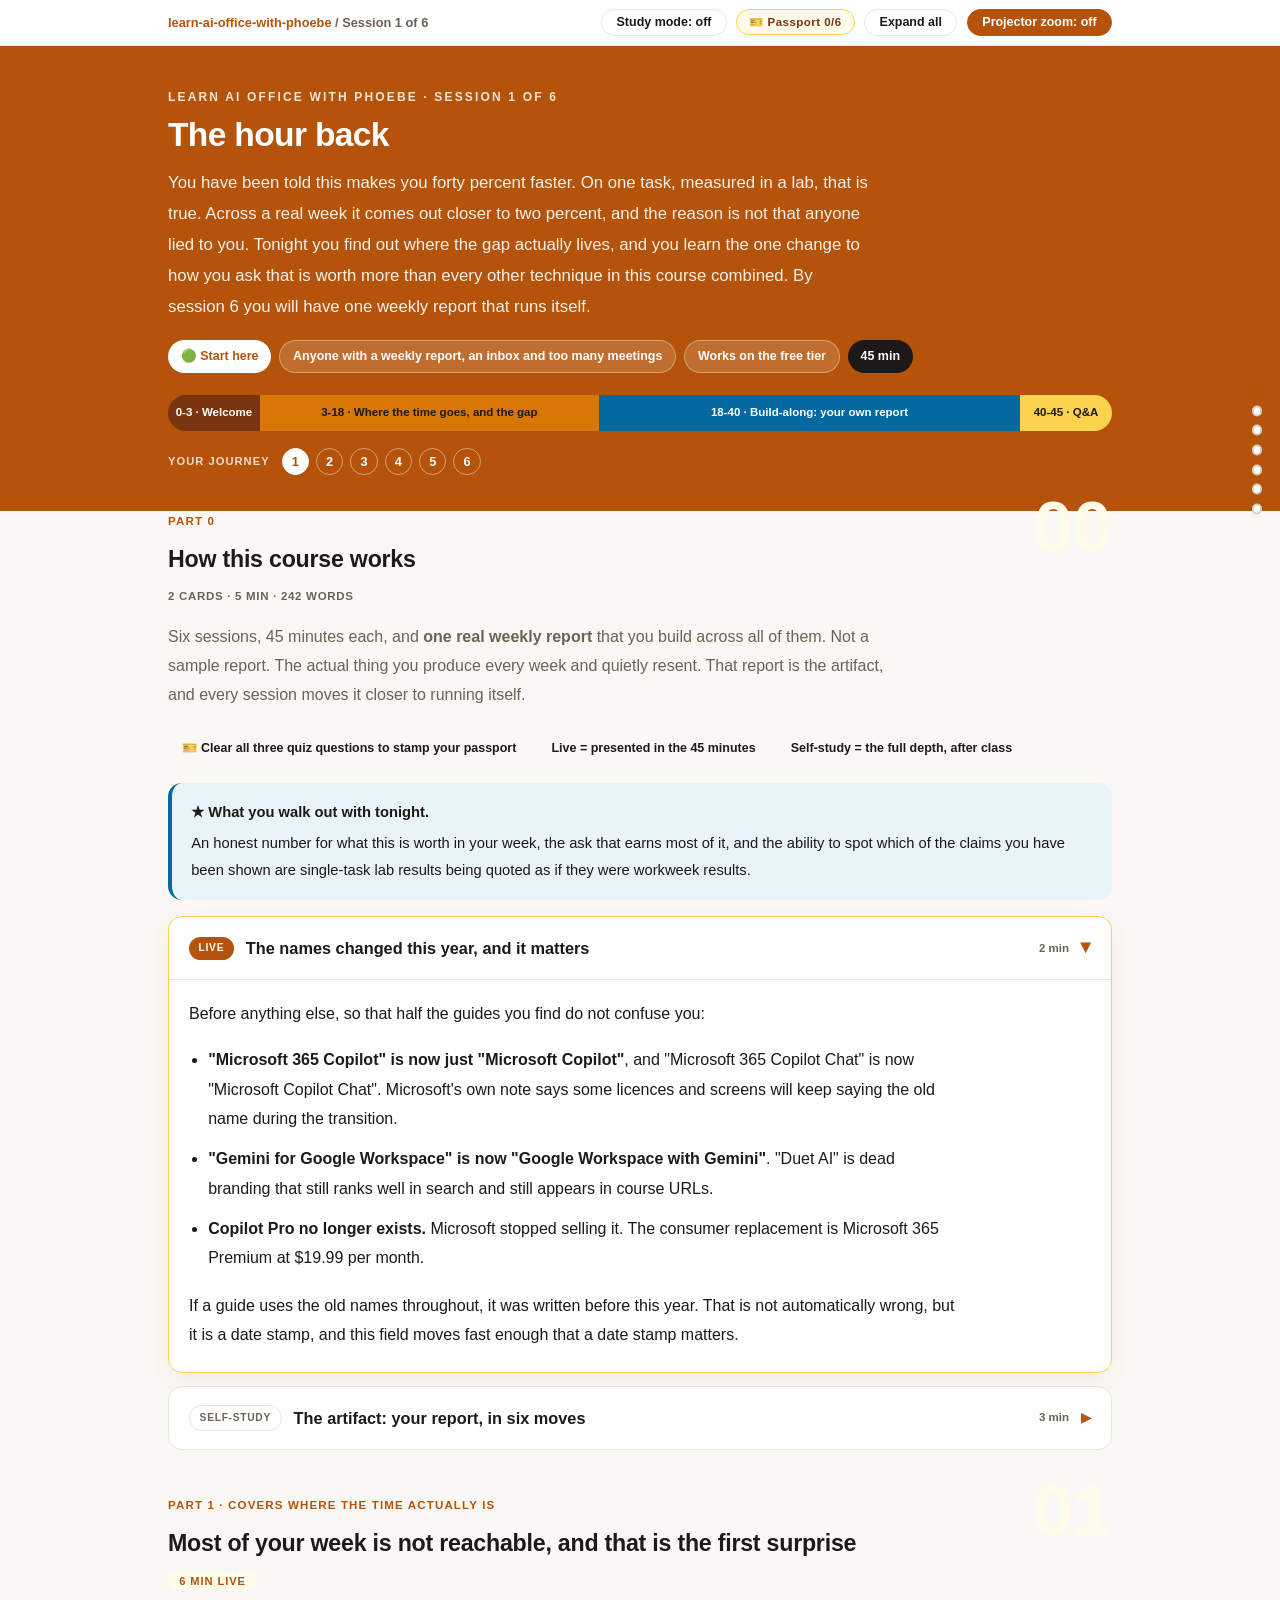
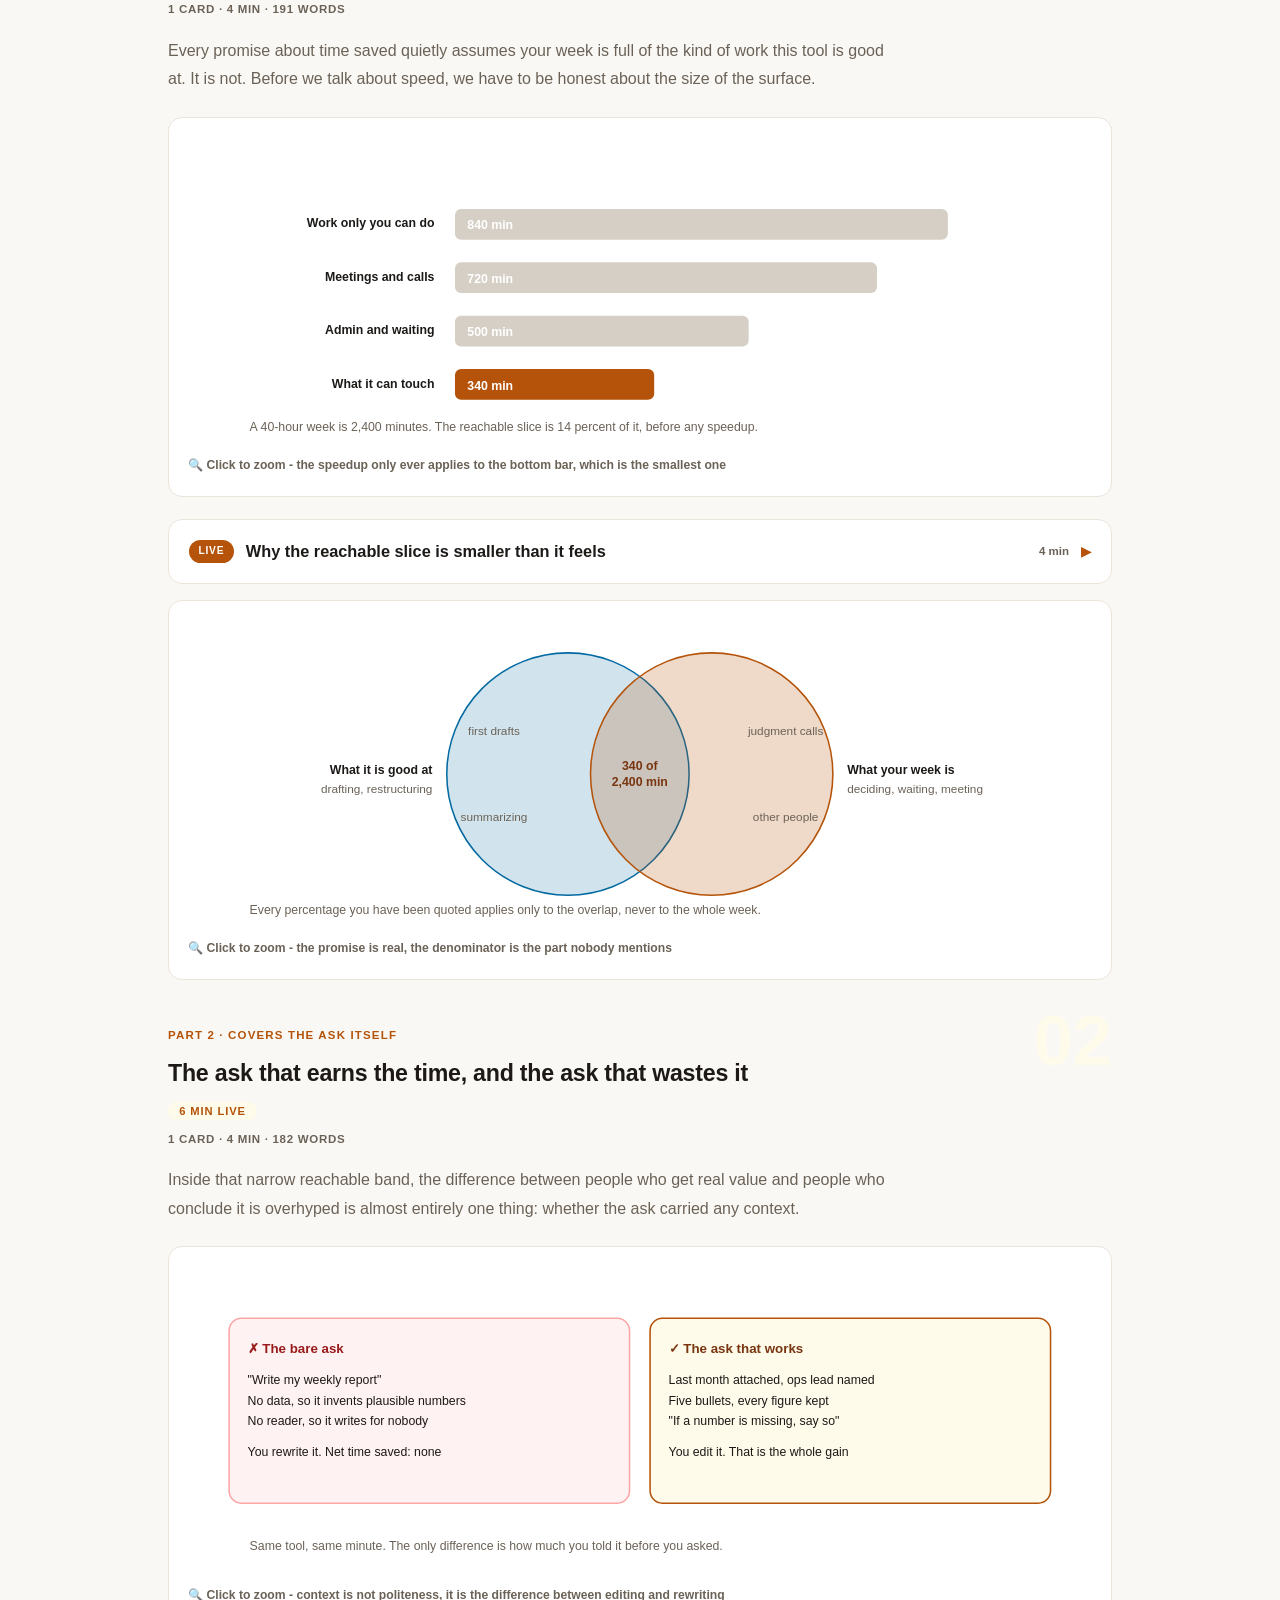
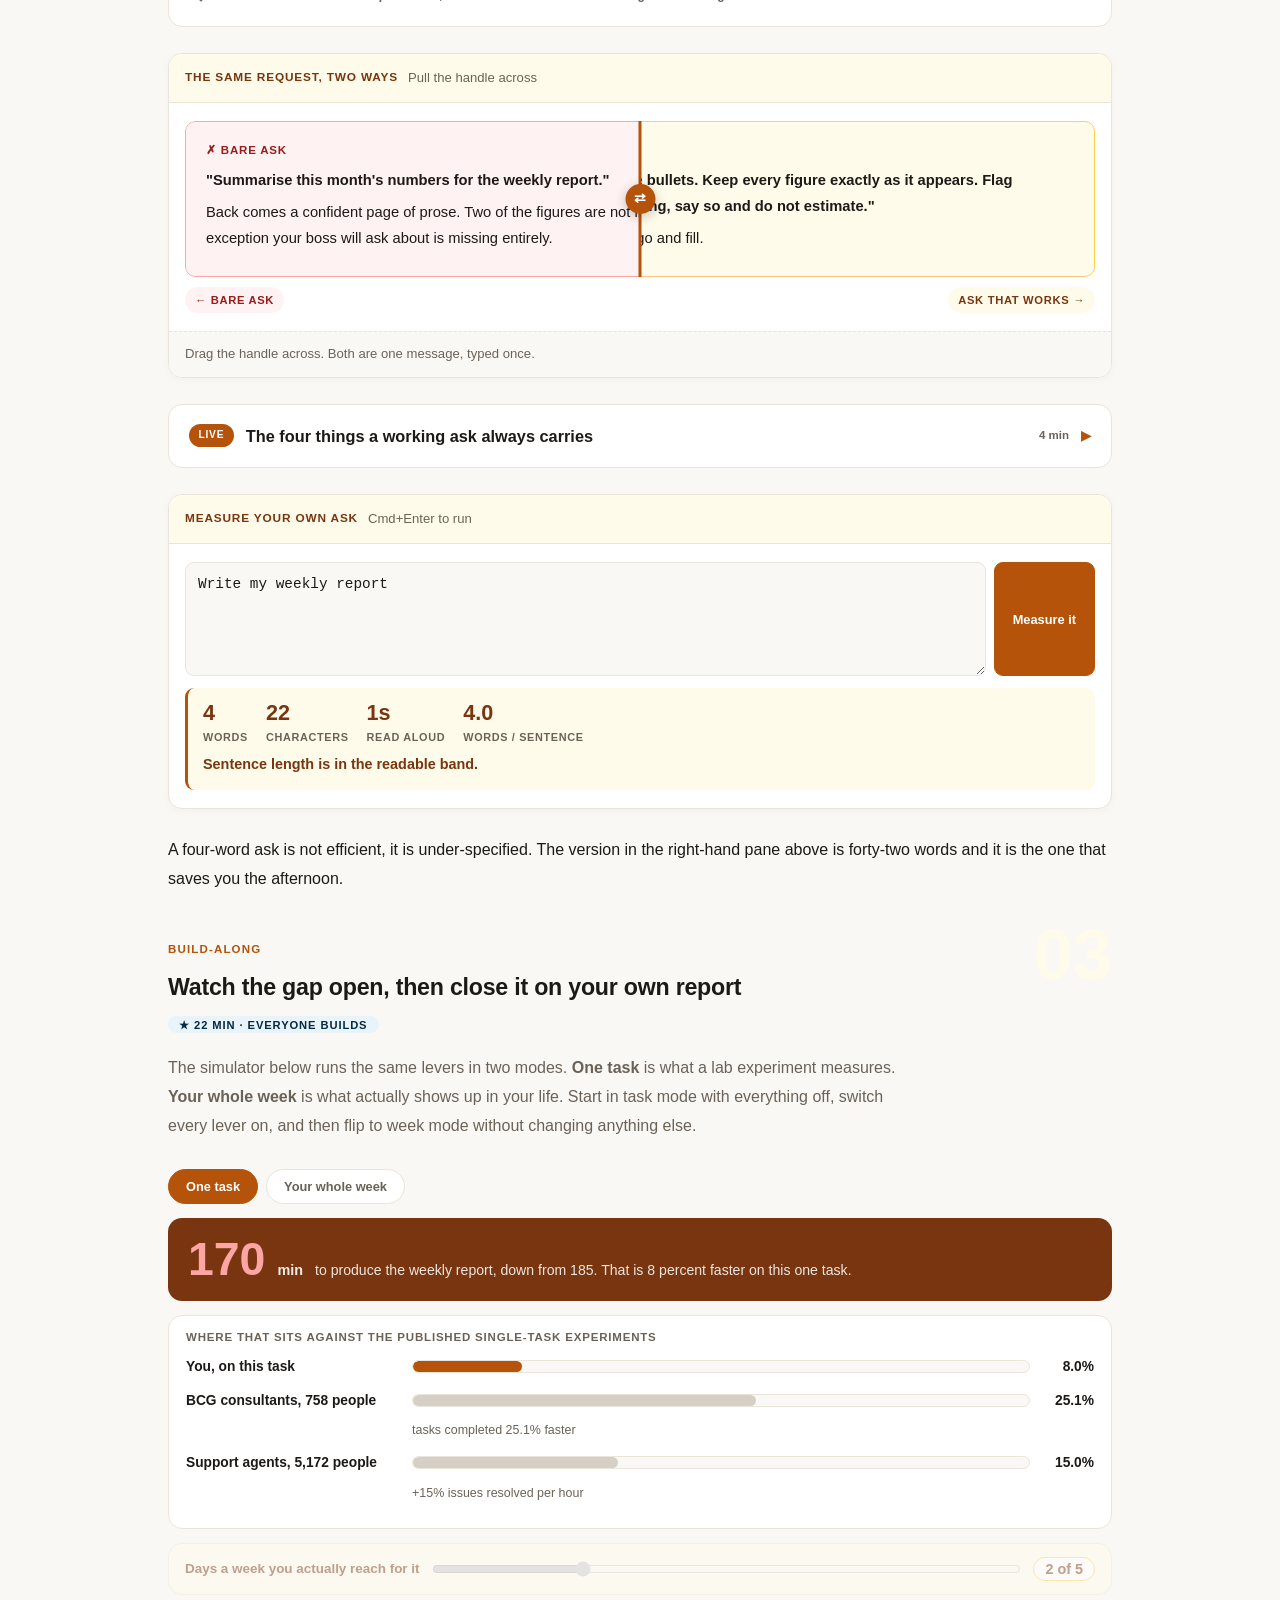
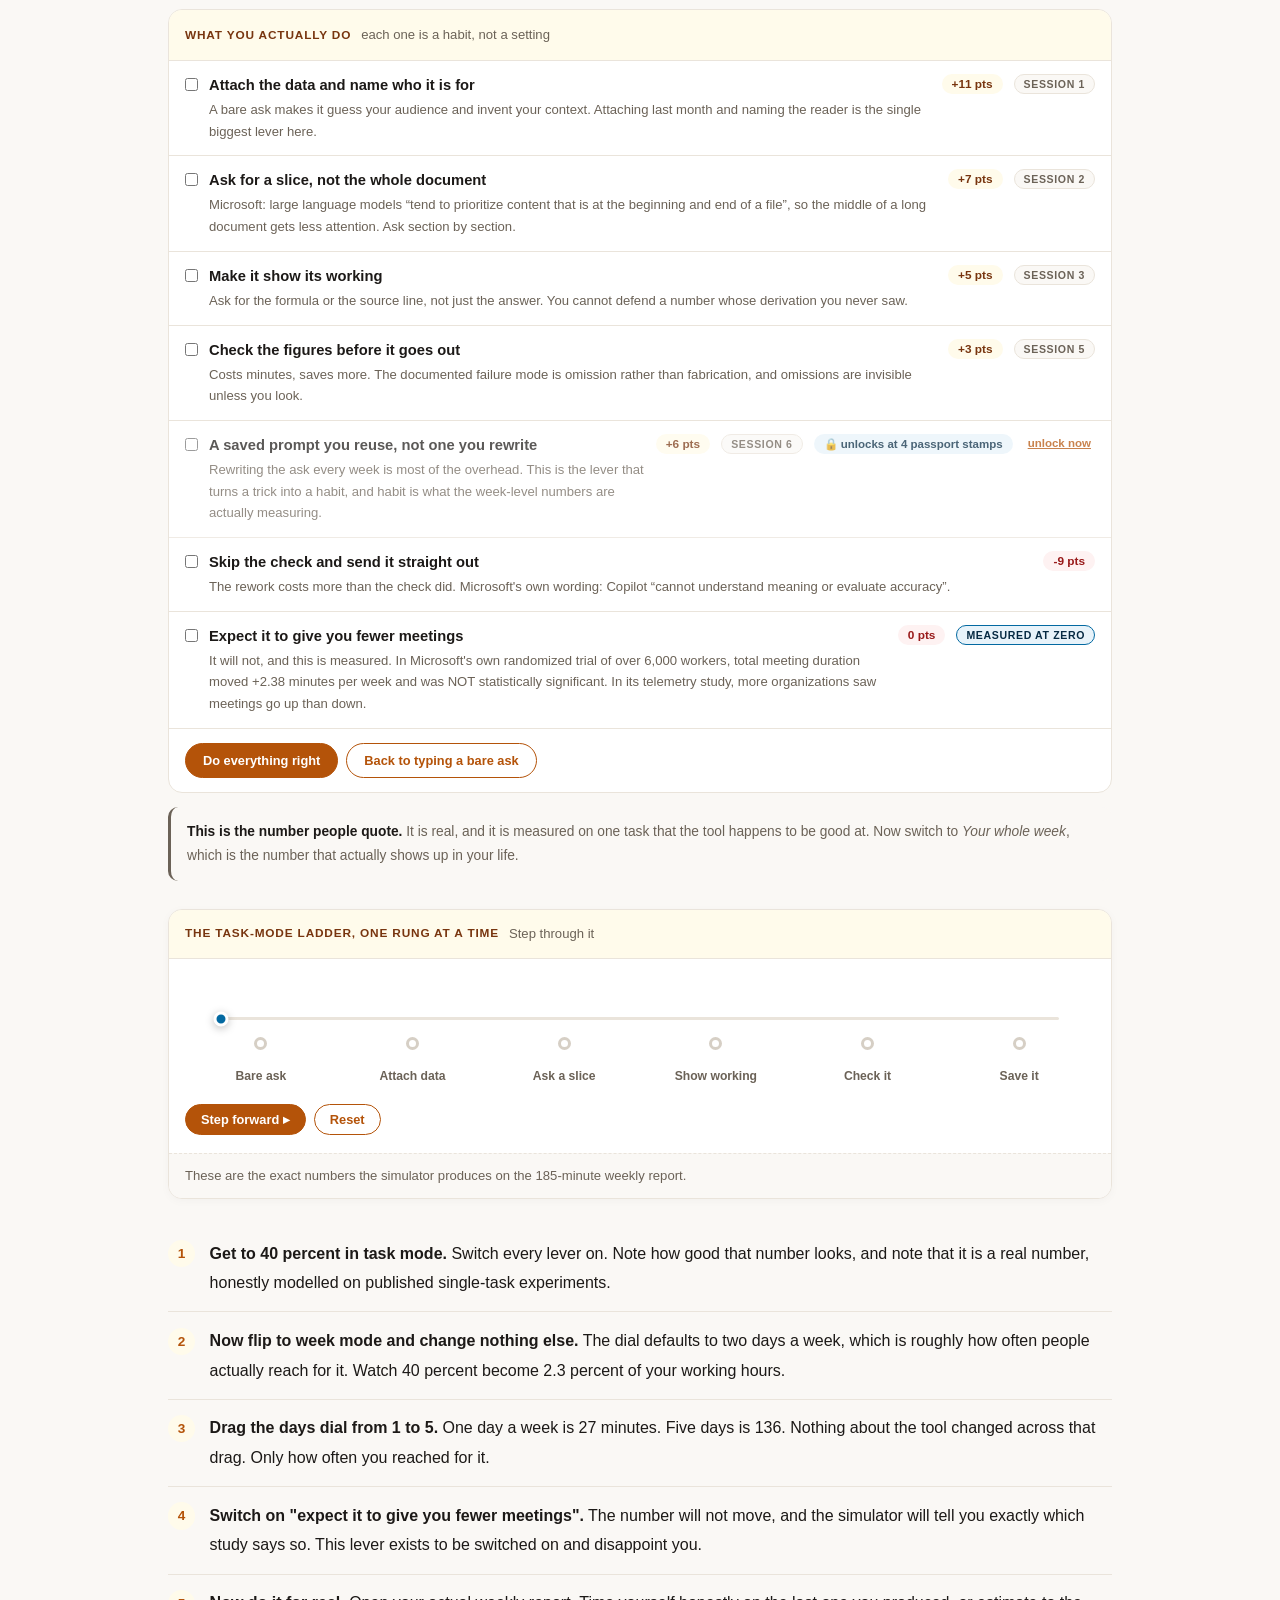
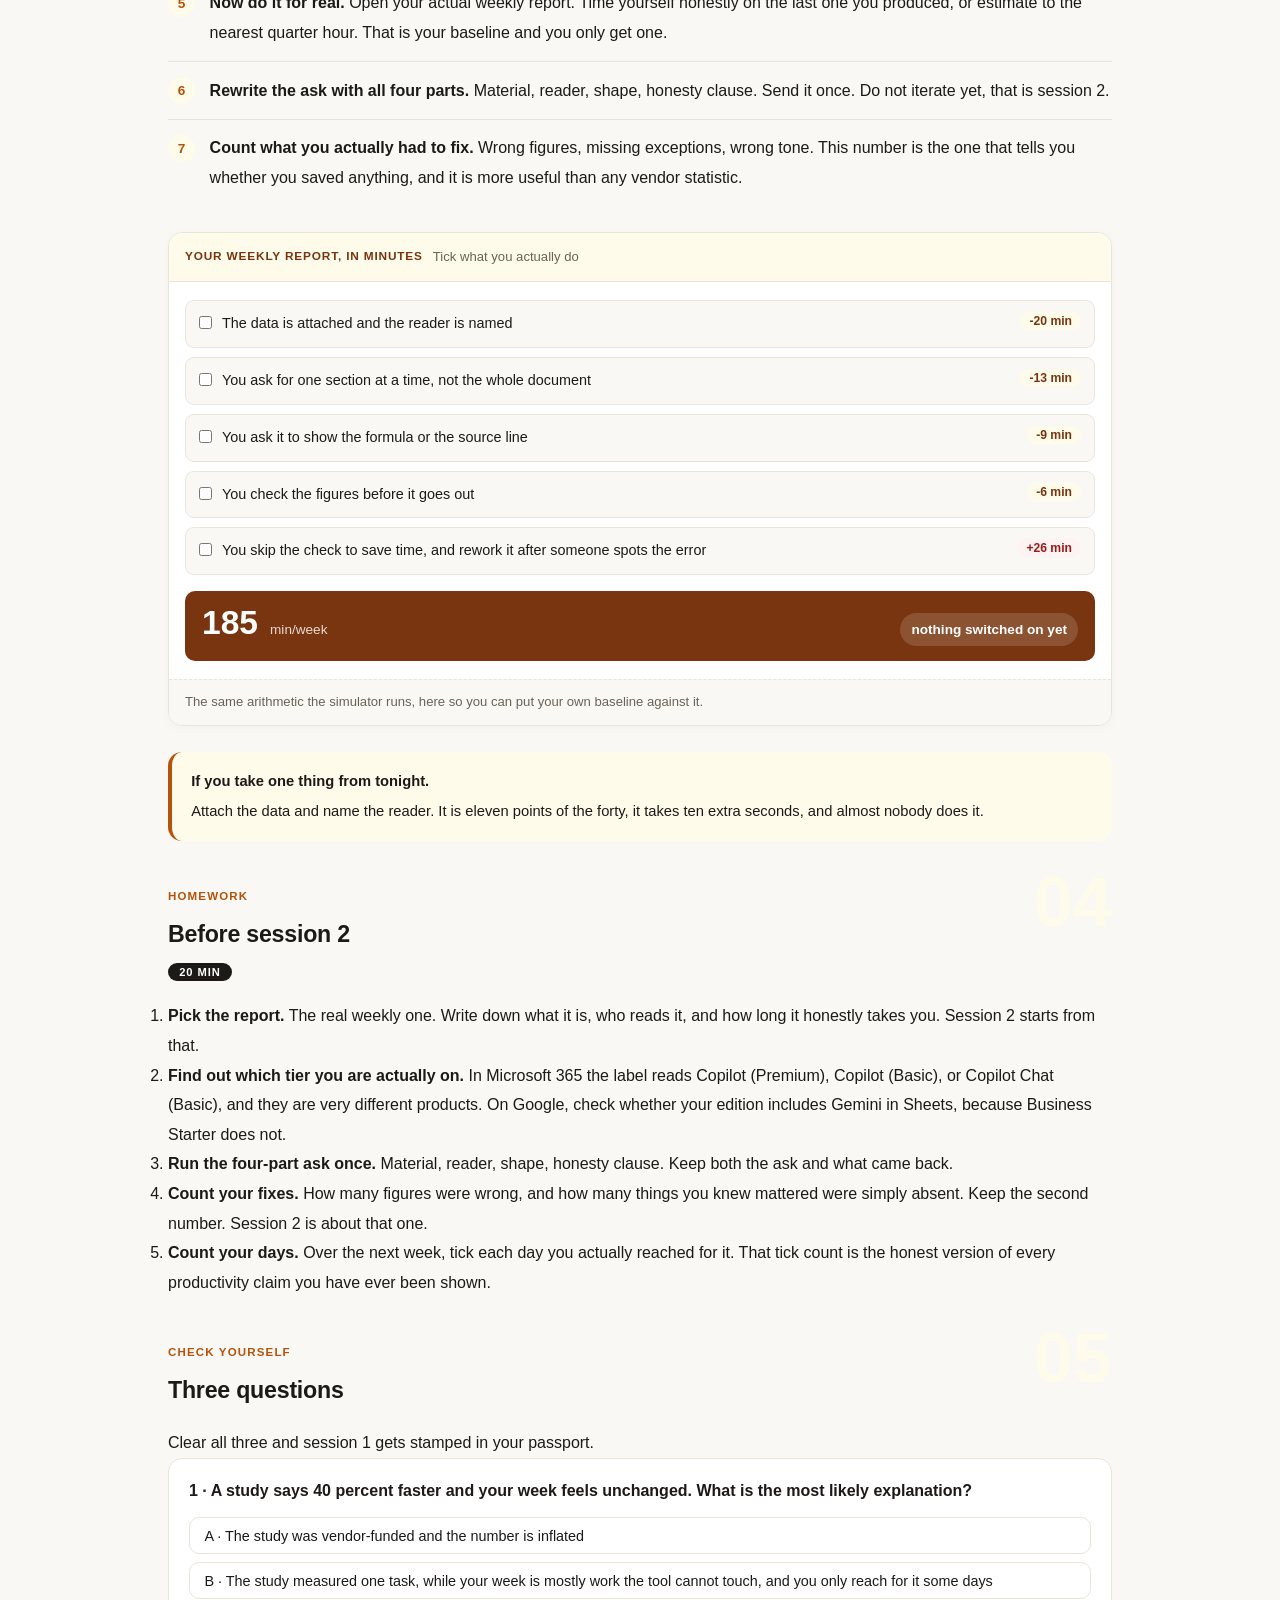
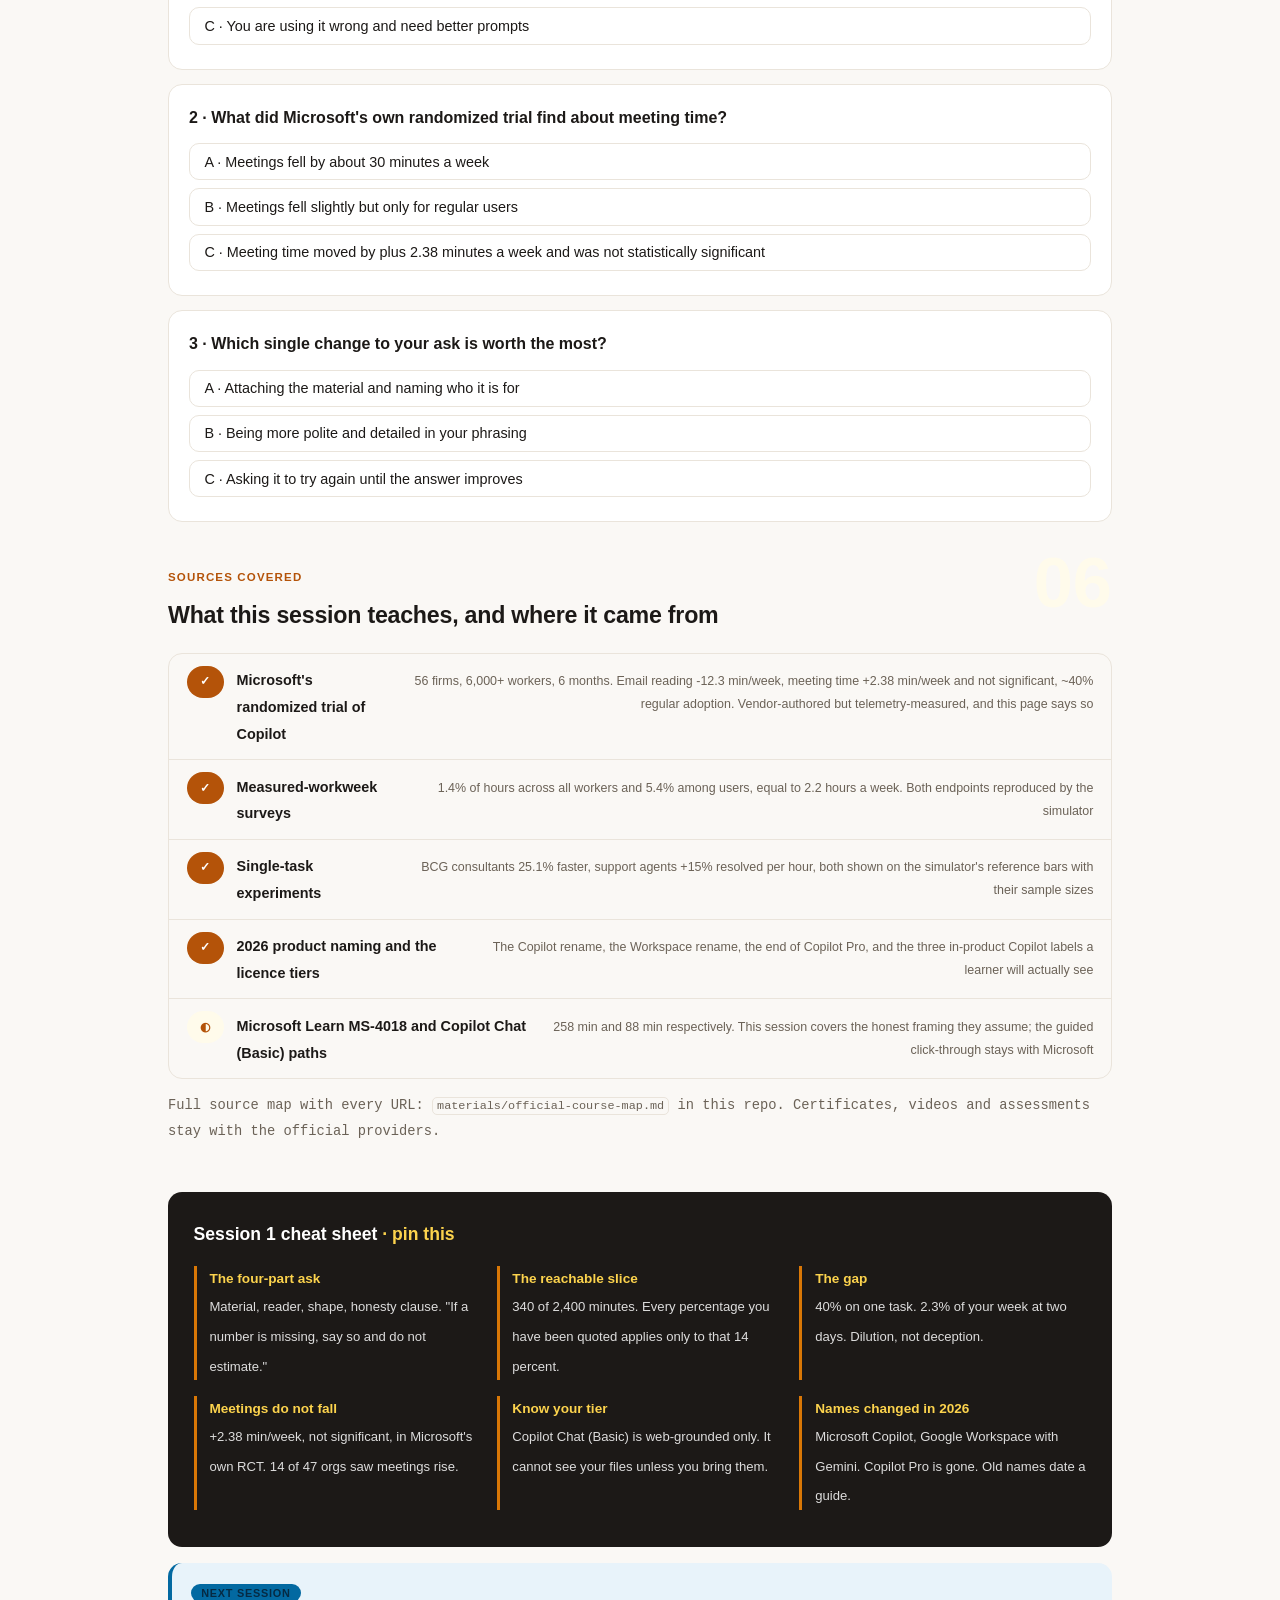
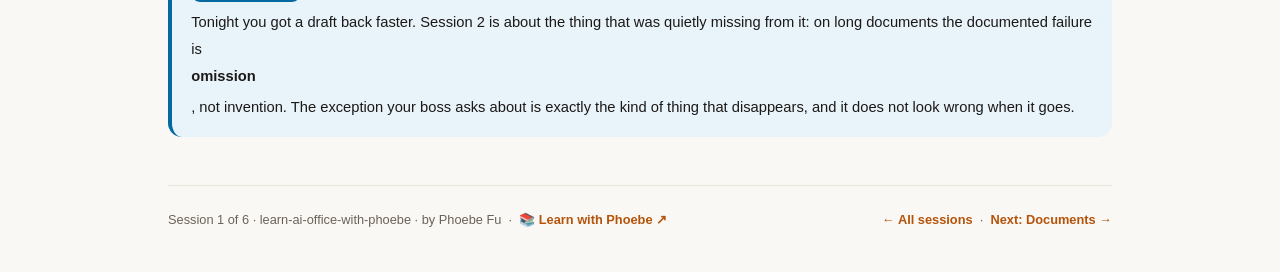
==== courses/01-the-hour-back.html @ a5133c62 "Style .mono and .callout.warn, which markup used but no stylesheet defined An estate-wide sweep for " ====
<!DOCTYPE html>
<html lang="en">
<head>
<meta charset="UTF-8">
<meta name="viewport" content="width=device-width, initial-scale=1.0">
<!-- social:start -->
<meta name="description" content="Session 1 of 6. Six sessions, one weekly report. Tonight: why 40 percent faster on one task becomes 2 percent of your week, and the ask that actually earns the time back.">
<meta property="og:type" content="article">
<meta property="og:site_name" content="Learn with Phoebe">
<meta property="og:title" content="The hour back - learn ai office with phoebe">
<meta property="og:description" content="Session 1 of 6. Why 40 percent faster on one task becomes 2 percent of your week, and the ask that actually earns the time back.">
<meta property="og:url" content="https://phoebefu6.github.io/learn-ai-office-with-phoebe/courses/01-the-hour-back.html">
<meta property="og:image" content="https://phoebefu6.github.io/learn-ai-office-with-phoebe/assets/og-cover.png">
<meta property="og:image:width" content="1200">
<meta property="og:image:height" content="630">
<meta name="twitter:card" content="summary_large_image">
<meta name="twitter:title" content="The hour back - learn ai office with phoebe">
<meta name="twitter:description" content="Session 1 of 6. Why 40 percent faster on one task becomes 2 percent of your week.">
<meta name="twitter:image" content="https://phoebefu6.github.io/learn-ai-office-with-phoebe/assets/og-cover.png">
<!-- social:end -->
<title>Session 1 · The hour back - learn ai office with phoebe</title>
<link rel="stylesheet" href="../assets/style.css?v=3">
</head>
<body>

<div class="toolbar">
  <div class="wrap">
    <span class="crumb"><a href="../index.html">learn-ai-office-with-phoebe</a> / Session 1 of 6</span>
    <button class="btn" id="toggle-all" type="button">Expand all</button>
    <button class="btn primary" id="zoom-toggle" type="button">Projector zoom: off</button>
  </div>
</div>

<header class="masthead">
  <div class="wrap">
    <div class="eyebrow">Learn AI Office with Phoebe · Session 1 of 6</div>
    <h1>The <span class="accent">hour back</span></h1>
    <p class="sub">You have been told this makes you forty percent faster. On one task, measured in a lab, that is true. Across a real week it comes out closer to two percent, and the reason is not that anyone lied to you. Tonight you find out where the gap actually lives, and you learn the one change to how you ask that is worth more than every other technique in this course combined. By session 6 you will have one weekly report that runs itself.</p>
    <div class="chip-row">
      <span class="chip level">🟢 Start here</span>
      <span class="chip audience">Anyone with a weekly report, an inbox and too many meetings</span>
      <span class="chip audience">Works on the free tier</span>
      <span class="chip time">45 min</span>
    </div>
    <div class="agenda">
      <span class="a1" style="flex:1">0-3 · Welcome</span>
      <span class="a2" style="flex:4">3-18 · Where the time goes, and the gap</span>
      <span class="a3" style="flex:5">18-40 · Build-along: your own report</span>
      <span class="a4" style="flex:1">40-45 · Q&amp;A</span>
    </div>
  </div>
</header>

<main class="wrap">

  <!-- ============ INTRO ============ -->
  <section class="section" id="intro">
    <div class="section-kicker">
      <span class="klabel">Part 0</span>
      <h2>How this course works</h2>
    </div>
    <p class="lede">Six sessions, 45 minutes each, and <strong>one real weekly report</strong> that you build across all of them. Not a sample report. The actual thing you produce every week and quietly resent. That report is the artifact, and every session moves it closer to running itself.</p>

    <div class="legend">
      <span class="pill">🎫 Clear all three quiz questions to stamp your passport</span>
      <span class="pill">Live = presented in the 45 minutes</span>
      <span class="pill">Self-study = the full depth, after class</span>
    </div>

    <div class="callout win">
      <p><strong>★ What you walk out with tonight.</strong> An honest number for what this is worth in your week, the ask that earns most of it, and the ability to spot which of the claims you have been shown are single-task lab results being quoted as if they were workweek results.</p>
    </div>

    <details class="card" open>
      <summary><span class="mode live">Live</span>The names changed this year, and it matters<span class="mini">2 min</span><span class="caret">▶</span></summary>
      <div class="body">
        <p>Before anything else, so that half the guides you find do not confuse you:</p>
        <ul>
          <li><strong>"Microsoft 365 Copilot" is now just "Microsoft Copilot"</strong>, and "Microsoft 365 Copilot Chat" is now "Microsoft Copilot Chat". Microsoft's own note says some licences and screens will keep saying the old name during the transition.</li>
          <li><strong>"Gemini for Google Workspace" is now "Google Workspace with Gemini"</strong>. "Duet AI" is dead branding that still ranks well in search and still appears in course URLs.</li>
          <li><strong>Copilot Pro no longer exists.</strong> Microsoft stopped selling it. The consumer replacement is Microsoft 365 Premium at $19.99 per month.</li>
        </ul>
        <p>If a guide uses the old names throughout, it was written before this year. That is not automatically wrong, but it is a date stamp, and this field moves fast enough that a date stamp matters.</p>
      </div>
    </details>

    <details class="card">
      <summary><span class="mode self">Self-study</span>The artifact: your report, in six moves<span class="mini">3 min</span><span class="caret">▶</span></summary>
      <div class="body">
        <table class="clean">
          <tr><th>Session</th><th>What your report gains</th></tr>
          <tr><td>1 · tonight</td><td>An honest baseline, and the ask that works instead of the ask that wastes</td></tr>
          <tr><td>2</td><td>The written part drafted without losing the exception that matters</td></tr>
          <tr><td>3</td><td>The numbers, with working you can actually check</td></tr>
          <tr><td>4</td><td>The inbox and meeting notes feeding it, without costing you trust</td></tr>
          <tr><td>5</td><td>The whole thing assembled end to end, every figure traceable</td></tr>
          <tr><td>6</td><td>Saved, repeatable, and honest about what you will never automate</td></tr>
        </table>
        <p>If you only do three, do 1, 5 and 6. Session 1 is the ask, session 5 is the assembly, and session 6 is the difference between a trick you did once and a habit that shows up in the numbers.</p>
      </div>
    </details>
  </section>

  <!-- ============ PART 1 ============ -->
  <section class="section" id="part-1">
    <div class="section-kicker">
      <span class="klabel">Part 1 · covers where the time actually is</span>
      <h2>Most of your week is not reachable, and that is the first surprise</h2>
      <span class="tag concept">6 min live</span>
    </div>
    <p class="lede">Every promise about time saved quietly assumes your week is full of the kind of work this tool is good at. It is not. Before we talk about speed, we have to be honest about the size of the surface.</p>

    <figure class="zoomable">
      <svg viewBox="0 0 880 300" xmlns="http://www.w3.org/2000/svg" role="img" aria-label="A breakdown of a 2400 minute working week showing that only 340 minutes is work an AI assistant can touch">
        <style>
          .o1wL { font: 600 12px Inter, sans-serif; fill: #1C1917; }
          .o1wV { font: 800 12px Inter, sans-serif; fill: #fff; }
          .o1wN { font: 400 12px Inter, sans-serif; fill: #6B6257; }
        </style>
        <text class="o1wL" x="240" y="88" text-anchor="end">Work only you can do</text>
        <rect x="260" y="70" width="480" height="30" rx="6" fill="#D6CFC5"/>
        <text class="o1wV" x="272" y="90" fill="#1C1917">840 min</text>
        <text class="o1wL" x="240" y="140" text-anchor="end">Meetings and calls</text>
        <rect x="260" y="122" width="411" height="30" rx="6" fill="#D6CFC5"/>
        <text class="o1wV" x="272" y="142" fill="#1C1917">720 min</text>
        <text class="o1wL" x="240" y="192" text-anchor="end">Admin and waiting</text>
        <rect x="260" y="174" width="286" height="30" rx="6" fill="#D6CFC5"/>
        <text class="o1wV" x="272" y="194" fill="#1C1917">500 min</text>
        <text class="o1wL" x="240" y="244" text-anchor="end">What it can touch</text>
        <rect x="260" y="226" width="194" height="30" rx="6" fill="#B45309"/>
        <text class="o1wV" x="272" y="246">340 min</text>
        <text class="o1wN" x="60" y="286">A 40-hour week is 2,400 minutes. The reachable slice is 14 percent of it, before any speedup.</text>
      </svg>
      <figcaption>🔍 Click to zoom - the speedup only ever applies to the bottom bar, which is the smallest one</figcaption>
    </figure>

    <details class="card">
      <summary><span class="mode live">Live</span>Why the reachable slice is smaller than it feels<span class="mini">4 min</span><span class="caret">▶</span></summary>
      <div class="body">
        <p>The tool is genuinely good at a narrow band of things: turning your material into prose, turning prose into structure, summarizing something you already have, and drafting a first pass you will edit. That band is real and useful.</p>
        <p>What it is not, and this is where the week disappears:</p>
        <ul>
          <li><strong>Deciding.</strong> The half hour you spend working out what the report should even say is not draftable, because nobody has told the tool what you know.</li>
          <li><strong>Waiting.</strong> For the finance number, for the approval, for the person who owns the exception. No amount of drafting speed moves this.</li>
          <li><strong>Being in the room.</strong> Which brings us to the claim you have almost certainly been told, and which is measurably false.</li>
        </ul>
        <div class="callout example">
          <span class="ex-pill">Real world</span>
          <p>Microsoft ran a randomized trial across 56 firms and over 6,000 workers for six months. Email reading fell by 12.3 minutes a week. <strong>Total meeting time moved by plus 2.38 minutes a week and was not statistically significant.</strong> In a separate telemetry study of 47 organizations, 10 saw meetings fall and 14 saw meetings rise.</p>
        </div>
        <p>Nobody is going to give you your meetings back. Anyone selling you that is selling.</p>
      </div>
    </details>

    <figure class="zoomable">
      <svg viewBox="0 0 880 300" xmlns="http://www.w3.org/2000/svg" role="img" aria-label="Two overlapping circles showing that the reachable work is the intersection of what the tool is good at and what your week is made of">
        <style>
          .o1oS { font: 700 12px Inter, sans-serif; fill: #1C1917; }
          .o1oX { font: 400 11.5px Inter, sans-serif; fill: #6B6257; }
          .o1oI { font: 800 12px Inter, sans-serif; fill: #78350F; }
          .o1oN { font: 400 12px Inter, sans-serif; fill: #6B6257; }
        </style>
        <circle cx="370" cy="150" r="118" fill="#0369A1" fill-opacity=".18" stroke="#0369A1" stroke-width="1.5"/>
        <circle cx="510" cy="150" r="118" fill="#B45309" fill-opacity=".22" stroke="#B45309" stroke-width="1.5"/>
        <text class="o1oS" x="238" y="150" text-anchor="end">What it is good at</text>
        <text class="o1oX" x="238" y="168" text-anchor="end">drafting, restructuring</text>
        <text class="o1oS" x="642" y="150">What your week is</text>
        <text class="o1oX" x="642" y="168">deciding, waiting, meeting</text>
        <text class="o1oX" x="298" y="112" text-anchor="middle">first drafts</text>
        <text class="o1oX" x="298" y="196" text-anchor="middle">summarizing</text>
        <text class="o1oX" x="582" y="112" text-anchor="middle">judgment calls</text>
        <text class="o1oX" x="582" y="196" text-anchor="middle">other people</text>
        <text class="o1oI" x="440" y="146" text-anchor="middle">340 of</text>
        <text class="o1oI" x="440" y="162" text-anchor="middle">2,400 min</text>
        <text class="o1oN" x="60" y="286">Every percentage you have been quoted applies only to the overlap, never to the whole week.</text>
      </svg>
      <figcaption>🔍 Click to zoom - the promise is real, the denominator is the part nobody mentions</figcaption>
    </figure>
  </section>

  <!-- ============ PART 2 ============ -->
  <section class="section" id="part-2">
    <div class="section-kicker">
      <span class="klabel">Part 2 · covers the ask itself</span>
      <h2>The ask that earns the time, and the ask that wastes it</h2>
      <span class="tag concept">6 min live</span>
    </div>
    <p class="lede">Inside that narrow reachable band, the difference between people who get real value and people who conclude it is overhyped is almost entirely one thing: whether the ask carried any context.</p>

    <figure class="zoomable">
      <svg viewBox="0 0 880 300" xmlns="http://www.w3.org/2000/svg" role="img" aria-label="A bare ask compared with an ask carrying data audience shape and a constraint, and what each one returns">
        <style>
          .o1bH { font: 800 13px Inter, sans-serif; }
          .o1bB { font: 400 12px Inter, sans-serif; fill: #1C1917; }
          .o1bN { font: 400 12px Inter, sans-serif; fill: #6B6257; }
        </style>
        <rect x="40" y="50" width="390" height="180" rx="12" fill="#FEF2F2" stroke="#FCA5A5" stroke-width="1.5"/>
        <text class="o1bH" x="58" y="84" fill="#991B1B">✗ The bare ask</text>
        <text class="o1bB" x="58" y="114">"Write my weekly report"</text>
        <text class="o1bB" x="58" y="134">No data, so it invents plausible numbers</text>
        <text class="o1bB" x="58" y="154">No reader, so it writes for nobody</text>
        <text class="o1bB" x="58" y="184" fill="#991B1B">You rewrite it. Net time saved: none</text>
        <rect x="450" y="50" width="390" height="180" rx="12" fill="#FFFBEB" stroke="#B45309" stroke-width="1.5"/>
        <text class="o1bH" x="468" y="84" fill="#78350F">✓ The ask that works</text>
        <text class="o1bB" x="468" y="114">Last month attached, ops lead named</text>
        <text class="o1bB" x="468" y="134">Five bullets, every figure kept</text>
        <text class="o1bB" x="468" y="154">"If a number is missing, say so"</text>
        <text class="o1bB" x="468" y="184" fill="#78350F">You edit it. That is the whole gain</text>
        <text class="o1bN" x="60" y="276">Same tool, same minute. The only difference is how much you told it before you asked.</text>
      </svg>
      <figcaption>🔍 Click to zoom - context is not politeness, it is the difference between editing and rewriting</figcaption>
    </figure>

    <div class="wipe" data-title="The same request, two ways" data-label-a="Bare ask" data-label-b="Ask that works" data-foot="Drag the handle across. Both are one message, typed once.">
      <div class="wipe-a">
        <p><strong>"Summarise this month's numbers for the weekly report."</strong></p>
        <p>Back comes a confident page of prose. Two of the figures are not in your data at all, the tone is a press release, and the one exception your boss will ask about is missing entirely.</p>
      </div>
      <div class="wipe-b">
        <p><strong>"Here is last month's sheet. Summarise for the ops lead in five bullets. Keep every figure exactly as it appears. Flag anything that moved more than 10 percent. If a number is missing, say so and do not estimate."</strong></p>
        <p>Five bullets, figures intact, two flags, and one honest gap you can go and fill.</p>
      </div>
    </div>

    <details class="card">
      <summary><span class="mode live">Live</span>The four things a working ask always carries<span class="mini">4 min</span><span class="caret">▶</span></summary>
      <div class="body">
        <ul>
          <li><strong>The material.</strong> Attach it, paste it, or point at it. On the free Copilot Chat tier this matters twice over, because Microsoft states it "is not grounded in organizational content like files, emails, or chats as part of the chat experience - it is grounded in data from the web only". You have to bring the data to it.</li>
          <li><strong>The reader.</strong> "For the ops lead" and "for the board" produce genuinely different documents. Unnamed means written for nobody.</li>
          <li><strong>The shape.</strong> Five bullets. One page. A table with these three columns. Shape is the cheapest instruction there is and it removes most of the rewriting.</li>
          <li><strong>The honesty clause.</strong> "If a number is missing, say so and do not estimate." This one sentence is the difference between a gap you can see and a gap that has been smoothly filled in for you.</li>
        </ul>
        <div class="callout tip">
          <p>The honesty clause matters more than it sounds, and session 2 is largely about why: the documented failure mode of these tools on long material is <strong>omission</strong> rather than fabrication. Things quietly go missing, and missing things do not look wrong.</p>
        </div>
      </div>
    </details>

    <div class="tryrow" data-fn="wordcount" data-multiline="1" data-title="Measure your own ask" data-hint="Paste the last thing you actually typed at it" data-seed="Write my weekly report" data-cta="Measure it"></div>

    <p>A four-word ask is not efficient, it is under-specified. The version in the right-hand pane above is forty-two words and it is the one that saves you the afternoon.</p>
  </section>

  <!-- ============ DEMO ============ -->
  <section class="section" id="demo-1">
    <div class="section-kicker">
      <span class="klabel">Build-along</span>
      <h2>Watch the gap open, then close it on your own report</h2>
      <span class="tag demo">★ 22 min · everyone builds</span>
    </div>
    <p class="lede">The simulator below runs the same levers in two modes. <strong>One task</strong> is what a lab experiment measures. <strong>Your whole week</strong> is what actually shows up in your life. Start in task mode with everything off, switch every lever on, and then flip to week mode without changing anything else.</p>

    <div id="office-live"></div>

    <div class="tick" data-stages="Bare ask|Attach data|Ask a slice|Show working|Check it|Save it" data-title="The task-mode ladder, one rung at a time" data-foot="These are the exact numbers the simulator produces on the 185-minute weekly report.">
      <p class="tick-note" data-stage="0"><b>170 minutes, 8 percent faster.</b> You opened it and typed a bare ask. This is most people's entire experience of the technology, and it is why most people are unimpressed.</p>
      <p class="tick-note" data-stage="1"><b>150 minutes, 19 percent.</b> Attach the data, name the reader. One change, eleven points, and it is the biggest single lever in this course.</p>
      <p class="tick-note" data-stage="2"><b>137 minutes, 26 percent.</b> Ask section by section instead of for the whole document, because the middle of a long file gets less attention. Session 2.</p>
      <p class="tick-note" data-stage="3"><b>128 minutes, 31 percent.</b> Make it show the formula or the source line. You cannot defend a number whose derivation you never saw. Session 3.</p>
      <p class="tick-note" data-stage="4"><b>122 minutes, 34 percent.</b> Check the figures before it goes out. Costs minutes, saves more. This is the ceiling until session 6.</p>
      <p class="tick-note" data-stage="5"><b>111 minutes, 40 percent.</b> A saved prompt you reuse instead of rewriting. Now you are at the top of the published lab band, on this one task.</p>
    </div>

    <div class="steps">
      <div class="step"><p><strong>Get to 40 percent in task mode.</strong> Switch every lever on. Note how good that number looks, and note that it is a real number, honestly modelled on published single-task experiments.</p></div>
      <div class="step"><p><strong>Now flip to week mode and change nothing else.</strong> The dial defaults to two days a week, which is roughly how often people actually reach for it. Watch 40 percent become 2.3 percent of your working hours.</p></div>
      <div class="step"><p><strong>Drag the days dial from 1 to 5.</strong> One day a week is 27 minutes. Five days is 136. Nothing about the tool changed across that drag. Only how often you reached for it.</p></div>
      <div class="step"><p><strong>Switch on "expect it to give you fewer meetings".</strong> The number will not move, and the simulator will tell you exactly which study says so. This lever exists to be switched on and disappoint you.</p></div>
      <div class="step"><p><strong>Now do it for real.</strong> Open your actual weekly report. Time yourself honestly on the last one you produced, or estimate to the nearest quarter hour. That is your baseline and you only get one.</p></div>
      <div class="step"><p><strong>Rewrite the ask with all four parts.</strong> Material, reader, shape, honesty clause. Send it once. Do not iterate yet, that is session 2.</p></div>
      <div class="step"><p><strong>Count what you actually had to fix.</strong> Wrong figures, missing exceptions, wrong tone. This number is the one that tells you whether you saved anything, and it is more useful than any vendor statistic.</p></div>
    </div>

    <div class="stakes" data-base="185" data-unit="min/week" data-lower-is-better="1" data-title="Your weekly report, in minutes" data-foot="The same arithmetic the simulator runs, here so you can put your own baseline against it.">
      <label><input type="checkbox" data-delta="-20"> The data is attached and the reader is named</label>
      <label><input type="checkbox" data-delta="-13"> You ask for one section at a time, not the whole document</label>
      <label><input type="checkbox" data-delta="-9"> You ask it to show the formula or the source line</label>
      <label><input type="checkbox" data-delta="-6"> You check the figures before it goes out</label>
      <label><input type="checkbox" data-delta="26" data-trap="1"> You skip the check to save time, and rework it after someone spots the error</label>
    </div>

    <div class="callout tip">
      <p><strong>If you take one thing from tonight.</strong> Attach the data and name the reader. It is eleven points of the forty, it takes ten extra seconds, and almost nobody does it.</p>
    </div>
  </section>

  <!-- ============ HOMEWORK ============ -->
  <section class="section" id="exercise">
    <div class="section-kicker">
      <span class="klabel">Homework</span>
      <h2>Before session 2</h2>
      <span class="tag exercise">20 min</span>
    </div>
    <ol>
      <li><strong>Pick the report.</strong> The real weekly one. Write down what it is, who reads it, and how long it honestly takes you. Session 2 starts from that.</li>
      <li><strong>Find out which tier you are actually on.</strong> In Microsoft 365 the label reads Copilot (Premium), Copilot (Basic), or Copilot Chat (Basic), and they are very different products. On Google, check whether your edition includes Gemini in Sheets, because Business Starter does not.</li>
      <li><strong>Run the four-part ask once.</strong> Material, reader, shape, honesty clause. Keep both the ask and what came back.</li>
      <li><strong>Count your fixes.</strong> How many figures were wrong, and how many things you knew mattered were simply absent. Keep the second number. Session 2 is about that one.</li>
      <li><strong>Count your days.</strong> Over the next week, tick each day you actually reached for it. That tick count is the honest version of every productivity claim you have ever been shown.</li>
    </ol>
  </section>

  <!-- ============ QUIZ ============ -->
  <section class="section" id="quiz">
    <div class="section-kicker">
      <span class="klabel">Check yourself</span>
      <h2>Three questions</h2>
    </div>
    <p>Clear all three and session 1 gets stamped in your passport.</p>

    <div class="quiz-q" data-answer="1">
      <p class="qtext">1 · A study says 40 percent faster and your week feels unchanged. What is the most likely explanation?</p>
      <button class="qopt" type="button">A · The study was vendor-funded and the number is inflated</button>
      <button class="qopt" type="button">B · The study measured one task, while your week is mostly work the tool cannot touch, and you only reach for it some days</button>
      <button class="qopt" type="button">C · You are using it wrong and need better prompts</button>
      <p class="qwhy">Both figures can be honest at once. Single-task experiments genuinely find 25 to 40 percent. Measured workweeks find a few percent, because the reachable slice is small and usage is intermittent. The gap is dilution, not deception.</p>
    </div>

    <div class="quiz-q" data-answer="2">
      <p class="qtext">2 · What did Microsoft's own randomized trial find about meeting time?</p>
      <button class="qopt" type="button">A · Meetings fell by about 30 minutes a week</button>
      <button class="qopt" type="button">B · Meetings fell slightly but only for regular users</button>
      <button class="qopt" type="button">C · Meeting time moved by plus 2.38 minutes a week and was not statistically significant</button>
      <p class="qwhy">56 firms, over 6,000 workers, six months. Email reading fell 12.3 minutes a week. Meetings did not move. A separate telemetry study of 47 organizations found 10 where meetings fell and 14 where they rose.</p>
    </div>

    <div class="quiz-q" data-answer="0">
      <p class="qtext">3 · Which single change to your ask is worth the most?</p>
      <button class="qopt" type="button">A · Attaching the material and naming who it is for</button>
      <button class="qopt" type="button">B · Being more polite and detailed in your phrasing</button>
      <button class="qopt" type="button">C · Asking it to try again until the answer improves</button>
      <p class="qwhy">Eleven points of the forty in the simulator, and about ten seconds of effort. Without the material it invents plausible numbers, and without a named reader it writes for nobody, which is what you then spend the afternoon rewriting.</p>
    </div>

    <p class="quiz-score"></p>
  </section>

  <!-- ============ OFFICIAL COVERAGE ============ -->
  <section class="section" id="official">
    <div class="section-kicker">
      <span class="klabel">Sources covered</span>
      <h2>What this session teaches, and where it came from</h2>
    </div>
    <div class="covered">
      <div class="covered-row"><span class="status pill solid">✓</span><span class="name">Microsoft's randomized trial of Copilot</span><span class="note">56 firms, 6,000+ workers, 6 months. Email reading -12.3 min/week, meeting time +2.38 min/week and not significant, ~40% regular adoption. Vendor-authored but telemetry-measured, and this page says so</span></div>
      <div class="covered-row"><span class="status pill solid">✓</span><span class="name">Measured-workweek surveys</span><span class="note">1.4% of hours across all workers and 5.4% among users, equal to 2.2 hours a week. Both endpoints reproduced by the simulator</span></div>
      <div class="covered-row"><span class="status pill solid">✓</span><span class="name">Single-task experiments</span><span class="note">BCG consultants 25.1% faster, support agents +15% resolved per hour, both shown on the simulator's reference bars with their sample sizes</span></div>
      <div class="covered-row"><span class="status pill solid">✓</span><span class="name">2026 product naming and the licence tiers</span><span class="note">The Copilot rename, the Workspace rename, the end of Copilot Pro, and the three in-product Copilot labels a learner will actually see</span></div>
      <div class="covered-row"><span class="status pill light">◐</span><span class="name">Microsoft Learn MS-4018 and Copilot Chat (Basic) paths</span><span class="note">258 min and 88 min respectively. This session covers the honest framing they assume; the guided click-through stays with Microsoft</span></div>
    </div>
    <p class="mono" style="margin-top:14px">Full source map with every URL: <span class="mono">materials/official-course-map.md</span> in this repo. Certificates, videos and assessments stay with the official providers.</p>
  </section>

  <!-- ============ CHEAT SHEET ============ -->
  <section class="cheat" id="cheatsheet">
    <h3>Session 1 cheat sheet <span>· pin this</span></h3>
    <div class="grid-2">
      <div class="cheat-item"><b>The four-part ask</b><span>Material, reader, shape, honesty clause. "If a number is missing, say so and do not estimate."</span></div>
      <div class="cheat-item"><b>The reachable slice</b><span>340 of 2,400 minutes. Every percentage you have been quoted applies only to that 14 percent.</span></div>
      <div class="cheat-item"><b>The gap</b><span>40% on one task. 2.3% of your week at two days. Dilution, not deception.</span></div>
      <div class="cheat-item"><b>Meetings do not fall</b><span>+2.38 min/week, not significant, in Microsoft's own RCT. 14 of 47 orgs saw meetings rise.</span></div>
      <div class="cheat-item"><b>Know your tier</b><span>Copilot Chat (Basic) is web-grounded only. It cannot see your files unless you bring them.</span></div>
      <div class="cheat-item"><b>Names changed in 2026</b><span>Microsoft Copilot, Google Workspace with Gemini. Copilot Pro is gone. Old names date a guide.</span></div>
    </div>
  </section>

  <div class="callout next">
    <span class="nx-pill">Next session</span>
    <p>Tonight you got a draft back faster. Session 2 is about the thing that was quietly missing from it: on long documents the documented failure is <strong>omission</strong>, not invention. The exception your boss asks about is exactly the kind of thing that disappears, and it does not look wrong when it goes.</p>
  </div>

  <footer class="pagefoot">
    <span>Session 1 of 6 · learn-ai-office-with-phoebe · by Phoebe Fu &nbsp;·&nbsp; 📚 <a href="https://phoebefu6.github.io/learn-with-phoebe/">Learn with Phoebe ↗</a></span>
    <span><a href="../index.html">← All sessions</a> &nbsp;·&nbsp; <a href="02-documents.html">Next: Documents →</a></span>
  </footer>

</main>

<script src="../assets/app.js?v=1"></script>
<script src="../assets/office-live.js?v=1"></script>
</body>
</html>
---- assets/style.css ----
/* learn-mcp-with-phoebe - editorial bold design system
   Accent: SQLite blue #B45309 · Ink navy #78350F · Flagship: amber #0369A1
   (CSS var names still read --indigo/--amber; they hold SQL-blue values.) */

:root {
  --indigo: #B45309;
  --indigo-deep: #78350F;
  --indigo-mid: #D97706;
  --indigo-soft: #FCD34D;
  --indigo-50: #FFFBEB;
  --ink: #1C1917;
  --muted: #6B6257;
  --faint: #D6CFC5;
  --hairline: #EAE4DB;
  --amber: #0369A1;
  --amber-ink: #062A43;
  --amber-50: #E8F3FA;
  --paper: #FAF8F5;
  --code-bg: #1A1512;
  --code-ink: #E8DFD5;
  --radius: 14px;
}

* { margin: 0; padding: 0; box-sizing: border-box; }

html { font-size: 16px; scroll-behavior: smooth; }
html.zoom-125 { font-size: 20px; }
html.zoom-150 { font-size: 24px; }

body {
  font-family: "Inter", -apple-system, BlinkMacSystemFont, "Segoe UI", Roboto, sans-serif;
  background: var(--paper);
  color: var(--ink);
  line-height: 1.85;
  font-feature-settings: "tnum";
}

.wrap { max-width: 62rem; margin: 0 auto; padding: 0 1.5rem; }

/* ---------- header band ---------- */
.masthead {
  background: var(--indigo);
  color: #fff;
  padding: 2.5rem 0 2.25rem;
}
.masthead .eyebrow {
  font-size: .75rem;
  letter-spacing: .18em;
  text-transform: uppercase;
  opacity: .85;
  font-weight: 600;
}
.masthead h1 {
  font-size: 2.1rem;
  line-height: 1.15;
  font-weight: 800;
  margin: .5rem 0 .75rem;
  letter-spacing: -.02em;
}
.masthead h1 .accent { color: inherit; }
.masthead .sub { font-size: 1.05rem; opacity: .92; max-width: 44rem; }

.chip-row { display: flex; flex-wrap: wrap; gap: .5rem; margin-top: 1.1rem; }
.chip {
  display: inline-flex;
  align-items: center;
  gap: .35rem;
  border-radius: 999px;
  padding: .25rem .8rem;
  font-size: .78rem;
  font-weight: 600;
  white-space: nowrap;
}
.chip.level { background: #fff; color: var(--indigo); }
.chip.audience { background: rgba(255,255,255,.16); color: #fff; border: 1px solid rgba(255,255,255,.35); }
.chip.time { background: var(--ink); color: #fff; font-variant-numeric: tabular-nums; }


/* ---------- toolbar ---------- */
.toolbar {
  position: sticky;
  top: 0;
  z-index: 40;
  background: rgba(255,255,255,.94);
  backdrop-filter: blur(6px);
  border-bottom: 1px solid var(--hairline);
  padding: .55rem 0;
}
.toolbar .wrap { display: flex; align-items: center; gap: .6rem; }
.toolbar .crumb { font-size: .8rem; color: var(--muted); font-weight: 600; margin-right: auto; }
.toolbar .crumb a { color: var(--indigo); text-decoration: none; }
.btn {
  border: 1px solid var(--hairline);
  background: #fff;
  color: var(--ink);
  border-radius: 999px;
  padding: .35rem .9rem;
  font-size: .78rem;
  font-weight: 600;
  cursor: pointer;
  font-family: inherit;
  transition: all .15s ease;
}
.btn:hover { border-color: var(--indigo); color: var(--indigo); }
.btn.primary { background: var(--indigo); border-color: var(--indigo); color: #fff; }
.btn.primary:hover { background: var(--indigo-deep); }

/* ---------- sections ---------- */
main { padding: 2.5rem 0 4rem; }

.section { margin-bottom: 2.8rem; }
.section-kicker { margin-bottom: 1rem; }
.section-kicker .klabel {
  display: block;
  font-size: .72rem;
  text-transform: uppercase;
  letter-spacing: .1em;
  color: var(--indigo);
  font-weight: 700;
  margin-bottom: .35rem;
}
.section-kicker h2 {
  font-size: 1.45rem;
  font-weight: 800;
  letter-spacing: -.01em;
  display: flex;
  align-items: center;
  gap: .7rem;
  flex-wrap: wrap;
}
.section-kicker .tag {
  border-radius: 999px;
  padding: .18rem .7rem;
  font-size: .7rem;
  font-weight: 700;
  text-transform: uppercase;
  letter-spacing: .08em;
}
.tag.concept { background: var(--indigo-50); color: var(--indigo); }
.tag.demo { background: var(--amber-50); color: var(--amber-ink); }
.tag.exercise { background: var(--ink); color: #fff; }

.lede { color: var(--muted); max-width: 46rem; margin-bottom: 1.4rem; line-height: 1.8; }

/* live vs self-study markers on cards */
.mode {
  font-size: .64rem;
  font-weight: 700;
  text-transform: uppercase;
  letter-spacing: .07em;
  padding: .14rem .6rem;
  border-radius: 999px;
  flex: none;
}
.mode.live { background: var(--indigo); color: #fff; }
.mode.self { background: #fff; color: var(--muted); border: 1px solid var(--hairline); }

/* ---------- accordions ---------- */
details.card {
  border: 1px solid var(--hairline);
  border-radius: var(--radius);
  margin-bottom: .8rem;
  overflow: hidden;
  background: #fff;
}
details.card[open] { border-color: var(--indigo-soft); box-shadow: 0 8px 28px rgba(180,83,9,.08); }
details.card summary {
  list-style: none;
  cursor: pointer;
  padding: 1rem 1.25rem;
  display: flex;
  align-items: center;
  gap: .75rem;
  font-weight: 700;
  font-size: 1.02rem;
  user-select: none;
}
details.card summary::-webkit-details-marker { display: none; }
details.card summary .dot {
  width: .6rem; height: .6rem;
  border-radius: 999px;
  background: var(--indigo);
  flex: none;
}
details.card summary .mini { margin-left: auto; font-size: .72rem; color: var(--muted); font-weight: 600; white-space: nowrap; }
details.card summary .caret { transition: transform .2s ease; color: var(--indigo); font-size: .8rem; }
details.card[open] summary .caret { transform: rotate(90deg); }
details.card .body { padding: 0 1.25rem 1.4rem; border-top: 1px solid var(--hairline); padding-top: 1.15rem; }
details.card .body p { margin-bottom: 1.05rem; max-width: 48rem; }
details.card .body p:last-child { margin-bottom: 0; }
details.card .body ul, details.card .body ol { margin: 0 0 1.1rem 1.2rem; max-width: 47rem; }
details.card .body li { margin-bottom: .65rem; }
details.card .body h4 { font-size: .95rem; font-weight: 700; margin: 1.1rem 0 .45rem; }
details.card .body h4:first-child { margin-top: 0; }

/* ---------- pills & legends ---------- */
.legend { display: flex; flex-wrap: wrap; gap: .5rem; margin: 0 0 1.2rem; }
.pill {
  display: inline-flex;
  align-items: center;
  gap: .4rem;
  border-radius: 999px;
  padding: .28rem .85rem;
  font-size: .78rem;
  font-weight: 600;
}
.pill.solid { background: var(--indigo); color: #fff; }
.pill.light { background: var(--indigo-50); color: var(--indigo); }
.pill.inkpill { background: var(--ink); color: #fff; }
.pill.amber, .pill.peach { background: var(--amber); color: var(--amber-ink); }
.pill.bare { color: var(--faint); }

/* ---------- 4D grid ---------- */
.grid-2 { display: grid; grid-template-columns: repeat(auto-fit, minmax(15rem, 1fr)); gap: .8rem; margin: .5rem 0 1rem; }
.d-card {
  border: 1px solid var(--hairline);
  border-left: 4px solid var(--indigo);
  border-radius: 10px;
  padding: 1rem 1.1rem;
}
.d-card h4 { font-size: .95rem; margin-bottom: .3rem; }
.d-card h4 .lead-letter { color: var(--indigo); }
.d-card p { font-size: .86rem; color: var(--muted); margin: 0; }

/* ---------- tables ---------- */
table.clean { width: 100%; border-collapse: collapse; font-size: .9rem; margin: .4rem 0 1rem; }
table.clean th {
  text-align: left;
  font-size: .72rem;
  text-transform: uppercase;
  letter-spacing: .08em;
  color: var(--muted);
  padding: .5rem .6rem;
  border-bottom: 2px solid var(--ink);
}
table.clean td { padding: .7rem .6rem; border-bottom: .5px solid var(--hairline); vertical-align: top; line-height: 1.7; }
table.clean td:first-child { font-weight: 600; }

/* ---------- prompt boxes ---------- */
.prompt-box {
  position: relative;
  background: var(--code-bg);
  color: var(--code-ink);
  border-radius: var(--radius);
  padding: 1.1rem 1.2rem;
  margin: 1rem 0 1.2rem;
  font-family: "SF Mono", ui-monospace, Menlo, Consolas, monospace;
  font-size: .84rem;
  line-height: 1.65;
  white-space: pre-wrap;
  word-break: break-word;
}
.prompt-box .label {
  position: absolute;
  top: -0.7rem;
  left: 1rem;
  background: var(--indigo);
  color: #fff;
  font-family: "Inter", -apple-system, sans-serif;
  font-size: .68rem;
  font-weight: 700;
  letter-spacing: .06em;
  text-transform: uppercase;
  border-radius: 999px;
  padding: .15rem .7rem;
}
.prompt-box.bad .label { background: var(--faint); color: var(--ink); }
.prompt-box.good .label { background: var(--amber); color: var(--amber-ink); }
.copy-btn {
  position: absolute;
  top: .7rem;
  right: .7rem;
  background: rgba(255,255,255,.1);
  border: 1px solid rgba(255,255,255,.25);
  color: #fff;
  border-radius: 999px;
  padding: .25rem .8rem;
  font-size: .72rem;
  font-weight: 600;
  cursor: pointer;
  font-family: "Inter", -apple-system, sans-serif;
  transition: background .15s ease;
}
.copy-btn:hover { background: rgba(255,255,255,.22); }
.copy-btn.copied { background: var(--amber); border-color: var(--amber); color: var(--amber-ink); }

/* ---------- demo steps ---------- */
.steps { counter-reset: step; margin: .6rem 0 1rem; }
.step {
  display: flex;
  gap: .9rem;
  padding: .85rem 0;
  border-bottom: .5px solid var(--hairline);
}
.step:last-child { border-bottom: none; }
.step::before {
  counter-increment: step;
  content: counter(step);
  flex: none;
  width: 1.7rem; height: 1.7rem;
  border-radius: 999px;
  background: var(--indigo-50);
  color: var(--indigo);
  font-weight: 700;
  font-size: .85rem;
  display: inline-flex;
  align-items: center;
  justify-content: center;
  margin-top: .1rem;
}
.step p { margin: 0; }

/* ---------- callouts ---------- */
.callout {
  border-radius: var(--radius);
  padding: 1rem 1.2rem;
  margin: 1rem 0;
  font-size: .92rem;
}
.callout.tip { background: var(--indigo-50); border-left: 4px solid var(--indigo); }
.callout.win { background: var(--amber-50); border-left: 4px solid var(--amber); }
.callout strong:first-child { display: block; margin-bottom: .2rem; }

.callout.example {
  background: #FFFFFF;
  border: 1px solid var(--hairline);
  border-left: 4px solid var(--amber);
  font-size: .9rem;
}
.callout.example .ex-pill {
  display: inline-block;
  background: var(--amber);
  color: var(--amber-ink);
  border-radius: 999px;
  padding: .15rem .7rem;
  font-size: .68rem;
  font-weight: 700;
  text-transform: uppercase;
  letter-spacing: .06em;
  margin-bottom: .5rem;
}
.callout.example p { margin: 0 0 .75rem; max-width: 47rem; }
.callout.example p:last-child { margin-bottom: 0; }
.callout.example ul { margin: 0 0 0 1.1rem; max-width: 46rem; }
.callout.example li { margin-bottom: .6rem; }
.callout.example li:last-child { margin-bottom: 0; }

/* ---------- zoomable figures ---------- */
figure.zoomable {
  border: 1px solid var(--hairline);
  border-radius: var(--radius);
  padding: 1.2rem;
  margin: 1rem 0 1.4rem;
  cursor: zoom-in;
  transition: box-shadow .15s ease;
  background: #fff;
}
figure.zoomable:hover { box-shadow: 0 8px 28px rgba(180,83,9,.12); }
figure.zoomable svg, figure.zoomable img { width: 100%; height: auto; display: block; }
figure.zoomable figcaption {
  margin-top: .6rem;
  font-size: .76rem;
  color: var(--muted);
  font-weight: 600;
  display: flex;
  align-items: center;
  gap: .4rem;
}

.lightbox {
  position: fixed;
  inset: 0;
  z-index: 100;
  background: rgba(28,25,23,.9);
  display: none;
  align-items: center;
  justify-content: center;
  padding: 3vh 3vw;
  cursor: zoom-out;
}
.lightbox.open { display: flex; }
.lightbox .inner {
  background: #fff;
  border-radius: var(--radius);
  padding: 2rem;
  max-width: 94vw;
  max-height: 92vh;
  overflow: auto;
}
.lightbox .inner svg, .lightbox .inner img { width: min(88vw, 70rem); height: auto; }
.lightbox .close-hint {
  position: fixed;
  top: 1rem; right: 1.4rem;
  color: #fff;
  font-size: .8rem;
  font-weight: 600;
  opacity: .8;
}

/* ---------- courses covered ---------- */
.covered { border: 1px solid var(--hairline); border-radius: var(--radius); overflow: hidden; }
.covered-row {
  display: flex;
  align-items: baseline;
  gap: .8rem;
  padding: .75rem 1.1rem;
  border-bottom: .5px solid var(--hairline);
  font-size: .9rem;
}
.covered-row:last-child { border-bottom: none; }
.covered-row .status { flex: none; }
.covered-row .name { font-weight: 600; }
.covered-row .note { margin-left: auto; color: var(--muted); font-size: .78rem; text-align: right; }

/* ---------- cheat sheet footer ---------- */
.cheat {
  background: var(--ink);
  color: #fff;
  border-radius: var(--radius);
  padding: 1.6rem 1.6rem 1.3rem;
  margin-top: 3rem;
}
.cheat h3 { font-size: 1.1rem; margin-bottom: 1rem; }
.cheat h3 span { color: var(--indigo-soft); }
.cheat .grid-2 { gap: 1rem; }
.cheat .cheat-item { border-left: 3px solid var(--indigo-mid); padding-left: .8rem; }
.cheat .cheat-item b { display: block; font-size: .85rem; color: var(--indigo-soft); }
.cheat .cheat-item span { font-size: .82rem; opacity: .85; }

footer.pagefoot {
  border-top: 1px solid var(--hairline);
  margin-top: 3rem;
  padding: 1.4rem 0 2.5rem;
  font-size: .8rem;
  color: var(--muted);
  display: flex;
  justify-content: space-between;
  flex-wrap: wrap;
  gap: .8rem;
}
footer.pagefoot a { color: var(--indigo); text-decoration: none; font-weight: 600; }

/* ---------- wayfinding: reading progress + section dots + part numbers ---------- */

#progress-bar {
  position: fixed;
  top: 0; left: 0;
  height: 3px;
  width: 0;
  background: linear-gradient(90deg, var(--indigo), var(--amber));
  z-index: 90;
}

.pagenav {
  position: fixed;
  right: 1.1rem;
  top: 50%;
  transform: translateY(-50%);
  z-index: 50;
  display: flex;
  flex-direction: column;
  gap: .55rem;
}
.pagenav a {
  width: .68rem; height: .68rem;
  border-radius: 999px;
  background: #fff;
  border: 2px solid var(--faint);
  display: block;
  position: relative;
  transition: all .15s ease;
}
.pagenav a:hover { border-color: var(--indigo); transform: scale(1.3); }
.pagenav a.active { background: var(--indigo); border-color: var(--indigo); }
.pagenav a .nlabel {
  position: absolute;
  right: 1.4rem;
  top: 50%;
  transform: translateY(-50%);
  background: var(--ink);
  color: #fff;
  font-size: .7rem;
  font-weight: 600;
  padding: .22rem .65rem;
  border-radius: 6px;
  white-space: nowrap;
  opacity: 0;
  pointer-events: none;
  transition: opacity .15s ease;
}
.pagenav a:hover .nlabel { opacity: 1; }
@media (max-width: 74rem) { .pagenav { display: none; } }

main { counter-reset: partnum -1; }
.section .section-kicker { position: relative; }
.section .section-kicker::before {
  counter-increment: partnum;
  content: counter(partnum, decimal-leading-zero);
  position: absolute;
  right: 0;
  top: -1.2rem;
  font-size: 4.4rem;
  font-weight: 800;
  color: var(--indigo-50);
  line-height: 1;
  font-variant-numeric: tabular-nums;
  pointer-events: none;
  z-index: 0;
}
.section .section-kicker > * { position: relative; z-index: 1; }

details.card summary { transition: background .15s ease; }
details.card summary:hover { background: #FDFAF4; }

/* ---------- journey strip: you are here in the series ---------- */
.journey {
  display: flex;
  align-items: center;
  gap: .45rem;
  margin-top: 1.1rem;
  flex-wrap: wrap;
}
.journey .jlabel { font-size: .7rem; font-weight: 700; text-transform: uppercase; letter-spacing: .09em; opacity: .8; margin-right: .3rem; }
.journey a {
  width: 1.7rem; height: 1.7rem;
  border-radius: 999px;
  display: inline-flex;
  align-items: center;
  justify-content: center;
  font-size: .8rem;
  font-weight: 700;
  text-decoration: none;
  color: #fff;
  border: 1.5px solid rgba(255,255,255,.45);
  transition: all .15s ease;
  font-variant-numeric: tabular-nums;
}
.journey a:hover { border-color: #fff; transform: scale(1.12); }
.journey a.here { background: #fff; color: var(--indigo); border-color: #fff; }
.journey a.dd-chip { width: auto; border-radius: 999px; padding: 0 .7rem; font-size: .72rem; }

/* ---------- check-yourself quiz ---------- */
.quiz-q {
  border: 1px solid var(--hairline);
  border-radius: var(--radius);
  padding: 1.1rem 1.25rem 1rem;
  margin-bottom: .9rem;
  background: #fff;
}
.quiz-q .qtext { font-weight: 700; margin-bottom: .7rem; }
.quiz-q .qopt {
  display: block;
  width: 100%;
  text-align: left;
  background: #fff;
  border: 1px solid var(--hairline);
  border-radius: 10px;
  padding: .6rem .9rem;
  margin-bottom: .5rem;
  font-size: .9rem;
  font-family: inherit;
  color: var(--ink);
  cursor: pointer;
  transition: all .15s ease;
}
.quiz-q .qopt:hover { border-color: var(--indigo); background: var(--indigo-50); }
.quiz-q .qopt.correct { background: var(--indigo); border-color: var(--indigo); color: #fff; font-weight: 600; }
.quiz-q .qopt.correct::after { content: "  ✓"; }
.quiz-q .qopt.wrong { background: #FEF2F2; border-color: #FCA5A5; color: #991B1B; animation: qshake .3s ease; }
.quiz-q .qopt.wrong::after { content: "  ✗ try again"; font-size: .78rem; }
.quiz-q .qopt:disabled { cursor: default; }
.quiz-q .qwhy {
  display: none;
  background: var(--amber-50);
  border-left: 4px solid var(--amber);
  border-radius: 8px;
  padding: .6rem .9rem;
  font-size: .86rem;
  margin-top: .3rem;
}
.quiz-q.answered .qwhy { display: block; }
@keyframes qshake {
  0%, 100% { transform: translateX(0); }
  25% { transform: translateX(-5px); }
  75% { transform: translateX(5px); }
}
.quiz-score { font-weight: 700; color: var(--indigo); margin-top: .4rem; }

@media (prefers-reduced-motion: reduce) {
  .quiz-q .qopt.wrong { animation: none; }
  .journey a:hover { transform: none; }
}

/* ---------- micro-interactions (react-bits inspired, vanilla) ---------- */

/* BlurText: staggered word reveal on the masthead headline */
.masthead h1 .bw {
  display: inline-block;
  opacity: 0;
  filter: blur(8px);
  transform: translateY(.35em);
  animation: bw-in .7s cubic-bezier(.22,.9,.35,1) forwards;
  animation-delay: var(--bw-delay, 0s);
}
@keyframes bw-in {
  to { opacity: 1; filter: blur(0); transform: translateY(0); }
}

/* SpotlightCard: cursor-following highlight on accordion cards */
details.card { position: relative; }
details.card::after {
  content: "";
  position: absolute;
  inset: 0;
  pointer-events: none;
  opacity: 0;
  transition: opacity .3s ease;
  background: radial-gradient(320px circle at var(--mx, 50%) var(--my, 50%), rgba(180,83,9,.09), transparent 65%);
}
details.card:hover::after { opacity: 1; }

/* ScrollReveal: sections rise in as they enter the viewport */
.js-reveal .section {
  opacity: 0;
  transform: translateY(16px);
  transition: opacity .6s ease, transform .6s cubic-bezier(.22,.9,.35,1);
}
.js-reveal .section.revealed { opacity: 1; transform: none; }

@media (prefers-reduced-motion: reduce) {
  .masthead h1 .bw { animation: none; opacity: 1; filter: none; transform: none; }
  details.card::after { display: none; }
  .js-reveal .section { opacity: 1; transform: none; transition: none; }
}

@media (max-width: 40rem) {
  .masthead h1 { font-size: 1.6rem; }
  
  .toolbar .crumb { display: none; }
}

@media print {
  .toolbar, .copy-btn { display: none; }
  details.card { border: 1px solid #ccc; }
}

/* ---------- live SQL playground (sql-live.js) ---------- */
.sqlbox {
  border: 1px solid var(--hairline);
  border-radius: var(--radius);
  background: #fff;
  overflow: hidden;
  margin: 1rem 0 1.4rem;
  box-shadow: 0 8px 28px rgba(180,83,9,.06);
}
.sql-bar {
  display: flex; align-items: center; gap: .5rem;
  padding: .5rem .8rem;
  background: var(--indigo-deep);
  color: #fff;
}
.sql-dot { width: .6rem; height: .6rem; border-radius: 999px; background: var(--amber); flex: none; }
.sql-title { font-size: .76rem; font-weight: 600; letter-spacing: .02em; opacity: .92; }
.sql-spacer { margin-left: auto; }
.sql-btn {
  border: 1px solid rgba(255,255,255,.28);
  background: rgba(255,255,255,.08);
  color: #fff;
  border-radius: 999px;
  padding: .26rem .8rem;
  font-size: .74rem; font-weight: 700; cursor: pointer;
  font-family: inherit; transition: all .14s ease; white-space: nowrap;
}
.sql-btn:hover { background: rgba(255,255,255,.2); }
.sql-btn.sql-run { background: var(--amber); color: var(--amber-ink); border-color: var(--amber); }
.sql-btn.sql-run:hover { filter: brightness(1.05); }
.sql-label {
  display: block;
  font-size: .64rem; text-transform: uppercase; letter-spacing: .09em;
  font-weight: 700; color: var(--muted);
  padding: .6rem .9rem .2rem;
}
.sql-code-wrap { border-bottom: 1px solid var(--hairline); }
.sql-code {
  width: 100%;
  border: none; outline: none; resize: vertical;
  padding: .35rem .9rem .9rem;
  font-family: "SF Mono", "JetBrains Mono", Menlo, Consolas, monospace;
  font-size: .86rem; line-height: 1.6;
  color: var(--ink); background: #fff;
  tab-size: 2;
}
.sql-out { padding: .2rem .9rem 1rem; overflow-x: auto; }
.sql-tablewrap { overflow-x: auto; }
table.sql-table { width: 100%; border-collapse: collapse; font-size: .84rem; margin: .3rem 0 .1rem; }
table.sql-table th {
  text-align: left; text-transform: uppercase; letter-spacing: .05em;
  font-size: .68rem; color: var(--indigo); font-weight: 800;
  padding: .35rem .6rem; border-bottom: 2px solid var(--indigo-50); white-space: nowrap;
}
table.sql-table td {
  padding: .32rem .6rem; border-bottom: .5px solid var(--hairline);
  font-variant-numeric: tabular-nums; white-space: nowrap;
}
table.sql-table tr:last-child td { border-bottom: none; }
.sql-null { color: var(--faint); font-style: italic; font-size: .78rem; }
.sql-note { font-size: .74rem; color: var(--muted); margin: .5rem 0 0; font-weight: 600; }
.sql-hint { font-weight: 500; font-style: italic; }
.sql-err {
  font-size: .82rem; color: #991B1B; background: #FEF2F2;
  border: 1px solid #FCA5A5; border-radius: 8px;
  padding: .55rem .75rem; margin: .4rem 0 0;
  font-family: "SF Mono", Menlo, monospace;
}
.sql-cap { font-size: .78rem; color: var(--muted); padding: 0 .9rem .8rem; }
.sqlbox.sql-had-err .sql-bar { background: #7f1d1d; }


@keyframes mcpIn { from { opacity: 0; transform: translateY(6px); } to { opacity: 1; transform: none; } }


@media (max-width: 640px) {  }


@media (max-width: 640px) {
  
  
}

/* === LWP-PATCH v2 === */
/* palette-agnostic aliases: 75 repos use --indigo/--amber, 1 uses --pine/--clay */
:root {
  --pv-accent: var(--indigo, var(--pine, #334155));
  --pv-flag: var(--amber, var(--clay, #B45309));
  --pv-flag-50: var(--amber-50, var(--clay-50, #FEF3E2));
}

/* ============================================================
   v2 - readable on a phone + reading modes
   Layout only. No palette tokens are changed.
   ============================================================ */

/* --- skip link --- */
.skip-link {
  position: absolute; left: -9999px; top: 0; z-index: 200;
  background: var(--pv-accent); color: #fff;
  padding: .7rem 1.1rem; border-radius: 0 0 var(--radius) 0;
  font-weight: 700; font-size: .85rem; text-decoration: none;
}
.skip-link:focus { left: 0; }

/* --- visible keyboard focus everywhere --- */
:focus-visible {
  outline: 3px solid var(--pv-flag);
  outline-offset: 2px;
  border-radius: 4px;
}

/* --- diagrams: hold authored width, scroll instead of shrinking --- */
.figscroll { overflow-x: auto; -webkit-overflow-scrolling: touch; overscroll-behavior-x: contain; }
.figscroll::-webkit-scrollbar { height: 6px; }
.figscroll::-webkit-scrollbar-thumb { background: var(--faint); border-radius: 3px; }

/* --- tables: scroll container + sticky row label --- */
.tablescroll { overflow-x: auto; -webkit-overflow-scrolling: touch; border-radius: var(--radius); }

/* --- section contents counter --- */
.sec-meta {
  display: block; margin-top: .3rem;
  font-size: .72rem; font-weight: 700; letter-spacing: .06em;
  text-transform: uppercase; color: var(--muted);
  font-variant-numeric: tabular-nums;
}

/* --- study-mode switch --- */
.btn.mode-on { background: var(--pv-flag); border-color: var(--pv-flag); color: #fff; }

/* --- deep-linked card gets a moment of emphasis --- */
details.card.linked { border-color: var(--pv-flag); box-shadow: 0 0 0 3px var(--pv-flag-50); }

@media (max-width: 820px) {
  /* labels keep the size they were drawn at; the figure scrolls */
  figure.zoomable svg { min-width: 820px; }
  .figscroll .mm-svg, .mindmap svg { min-width: 840px; }

  table.clean { min-width: 620px; }
  table.clean th:first-child,
  table.clean td:first-child {
    position: sticky; left: 0; background: #fff;
    box-shadow: 1px 0 0 var(--hairline);
  }

  pre, .prompt-box { overflow-x: auto; }

  /* 44px tap targets */
  details.card summary { min-height: 44px; }
  .qopt { min-height: 44px; display: flex; align-items: center; padding: .7rem .9rem; }
  .toolbar .btn, .pagefoot a { min-height: 44px; display: inline-flex; align-items: center; }
}

@media (max-width: 640px) {
  /* long inline code tokens and nowrap chips are the two things that still
     forced the page sideways below 640px: let them break rather than push
     the layout. Inside the media query only - desktop is untouched. */
  :not(pre) > code, .prompt-box span, code span,
  p span, li span, td span { overflow-wrap: anywhere; word-break: break-word; }
  .chip, .syn-chip, .pill, .mode, .tag { white-space: normal; max-width: 100%; }

  
  
  .chip-row, .legend { flex-wrap: wrap; }
  .journey { flex-wrap: wrap; row-gap: .45rem; }
}

/* --- print: a session should print as a complete handout --- */
@media print {
  .pagenav, #progress-bar, .skip-link, .journey, .lightbox { display: none !important; }
  details.card > .body { display: block !important; }
  details.card, figure, table.clean, .callout { break-inside: avoid; page-break-inside: avoid; }
  figure.zoomable svg { min-width: 0; max-width: 100%; }
  .figscroll, .tablescroll { overflow: visible; }
  a[href^="http"]::after { content: " (" attr(href) ")"; font-size: .72rem; color: #555; }
}

/* swipe hint: own line, only when the diagram really does scroll */
figure.zoomable.can-scroll figcaption { flex-wrap: wrap; }
figure.zoomable.can-scroll figcaption::after {
  content: "swipe the diagram \2192";
  flex: 0 0 100%;
  margin-top: .2rem;
  font-size: .72rem;
  font-weight: 700;
  letter-spacing: .04em;
  color: var(--pv-flag);
}
/* === /LWP-PATCH === */


/* ============================================================
   LWP WIDGET KIT v1 - wipe / hotspot / tick / tryrow / stakes
   / scorecard / passport. Self-theming off the course :root.
   ============================================================ */

/* --- shared shell --------------------------------------- */
.wk {
  margin: 26px 0;
  border: 1px solid var(--hairline);
  border-radius: var(--radius);
  background: #fff;
  box-shadow: 0 2px 10px rgba(0,0,0,.03);
  overflow: hidden;
}
.wk-head {
  display: flex; align-items: center; gap: 10px;
  padding: 12px 16px;
  background: var(--indigo-50);
  border-bottom: 1px solid var(--hairline);
}
.wk-head b {
  font-size: 0.74rem; font-weight: 800; letter-spacing: .07em;
  text-transform: uppercase; color: var(--indigo-deep);
}
.wk-head .wk-hint { font-size: 0.82rem; color: var(--muted); }
.wk-body { padding: 18px 16px; }
.wk-foot {
  padding: 10px 16px; border-top: 1px dashed var(--hairline);
  font-size: 0.82rem; color: var(--muted); background: var(--paper);
}

/* --- 1. wipe: draggable before/after ------------------- */
.wipe { position: relative; user-select: none; touch-action: none; }
.wipe-panes { position: relative; overflow: hidden; border-radius: 10px; }
.wipe-a, .wipe-b { padding: 18px 20px; font-size: 0.92rem; line-height: 1.75; }
.wipe-a { background: #FEF2F2; border: 1px solid #FCA5A5; border-radius: 10px; }
.wipe-b {
  position: absolute; inset: 0;
  background: var(--indigo-50); border: 1px solid var(--indigo-soft);
  border-radius: 10px;
  clip-path: inset(0 0 0 var(--wx, 50%));
}
.wipe-a h5, .wipe-b h5 {
  margin: 0 0 8px; font-size: 0.72rem; letter-spacing: .07em;
  text-transform: uppercase; font-weight: 800;
}
.wipe-a h5 { color: #991B1B; }
.wipe-b h5 { color: var(--indigo-deep); }
.wipe-a p, .wipe-b p { margin: 0 0 6px; }
.wipe-grip {
  position: absolute; top: 0; bottom: 0; width: 3px;
  background: var(--indigo); cursor: ew-resize; z-index: 3;
  transform: translateX(-1.5px);
}
.wipe-grip::after {
  content: "⇄"; position: absolute; top: 50%; left: 50%;
  transform: translate(-50%, -50%);
  width: 30px; height: 30px; border-radius: 999px;
  background: var(--indigo); color: #fff;
  display: grid; place-items: center;
  font-size: 0.85rem; font-weight: 800;
  box-shadow: 0 3px 12px rgba(0,0,0,.22);
}
.wipe-tags { display: flex; justify-content: space-between; margin-top: 10px; }
.wipe-tags span {
  font-size: 0.7rem; font-weight: 800; letter-spacing: .06em;
  text-transform: uppercase; padding: 3px 10px; border-radius: 999px;
}
.wipe-tags .wt-a { background: #FEF2F2; color: #991B1B; }
.wipe-tags .wt-b { background: var(--indigo-50); color: var(--indigo-deep); }

/* --- 2. hotspot: pins on a mock ------------------------ */
.hotspot { position: relative; }
.hs-mock { position: relative; border-radius: 10px; overflow: hidden; }
.hs-mock svg { display: block; width: 100%; height: auto; }
.hs-pin {
  position: absolute; left: var(--x); top: var(--y);
  transform: translate(-50%, -50%);
  width: 27px; height: 27px; border-radius: 999px;
  border: 2px solid #fff; background: var(--indigo); color: #fff;
  font: 800 0.78rem/1 Inter, sans-serif;
  display: grid; place-items: center; cursor: pointer;
  box-shadow: 0 2px 9px rgba(0,0,0,.28);
  transition: transform .16s ease, background .16s ease;
  z-index: 2;
}
.hs-pin:hover { transform: translate(-50%, -50%) scale(1.18); }
.hs-pin.on { background: var(--amber); color: var(--amber-ink); }
.hs-pin::before {
  content: ""; position: absolute; inset: -7px; border-radius: 999px;
  border: 2px solid var(--indigo); opacity: 0;
}
.hs-pin.on::before { border-color: var(--amber); opacity: .55; }
.hs-caps { margin-top: 14px; display: grid; gap: 8px; }
.hs-cap {
  display: none; gap: 10px;
  padding: 12px 14px; border-radius: 10px;
  background: var(--indigo-50); border-left: 3px solid var(--indigo);
  font-size: 0.9rem; line-height: 1.7;
}
.hs-cap.on { display: flex; }
.hs-cap b {
  flex: 0 0 auto; color: var(--indigo-deep);
  font-size: 0.74rem; letter-spacing: .06em; text-transform: uppercase;
  padding-top: 2px;
}
.hs-empty { font-size: 0.86rem; color: var(--muted); font-style: italic; }

/* --- 3. tick: travelling-dot pipeline ------------------ */
.tick-rail { position: relative; padding: 26px 0 8px; }
.tick-line {
  position: absolute; left: 4%; right: 4%; top: 40px; height: 3px;
  background: var(--hairline); border-radius: 2px;
}
.tick-fill {
  position: absolute; left: 0; top: 0; height: 100%;
  background: var(--indigo); border-radius: 2px;
  width: 0; transition: width .45s cubic-bezier(.4,0,.2,1);
}
.tick-dot {
  position: absolute; top: 41.5px; left: 4%;
  width: 15px; height: 15px; border-radius: 999px;
  background: var(--amber); border: 3px solid #fff;
  box-shadow: 0 2px 9px rgba(0,0,0,.25);
  transform: translate(-50%, -50%);
  transition: left .45s cubic-bezier(.4,0,.2,1);
  z-index: 3;
}
.tick-stages { display: flex; justify-content: space-between; position: relative; }
.tick-stage { flex: 1; text-align: center; }
.tick-stage i {
  display: block; width: 13px; height: 13px; margin: 34px auto 10px;
  border-radius: 999px; background: #fff;
  border: 3px solid var(--faint); transition: border-color .3s ease;
}
.tick-stage.done i { border-color: var(--indigo); background: var(--indigo); }
.tick-stage span {
  font-size: 0.76rem; font-weight: 700; color: var(--muted);
  transition: color .3s ease;
}
.tick-stage.done span { color: var(--ink); }
.tick-controls { display: flex; gap: 8px; align-items: center; margin-top: 6px; }
.tick-btn {
  font: 700 0.8rem Inter, sans-serif; cursor: pointer;
  padding: 7px 15px; border-radius: 999px;
  border: 1px solid var(--indigo); background: var(--indigo); color: #fff;
}
.tick-btn.ghost { background: #fff; color: var(--indigo); }
.tick-btn:disabled { opacity: .4; cursor: not-allowed; }
.tick-note {
  display: none; margin-top: 12px; padding: 13px 15px;
  background: var(--paper); border-left: 3px solid var(--amber);
  border-radius: 8px; font-size: 0.9rem; line-height: 1.75;
}
.tick-note.on { display: block; }
.tick-note b { color: var(--indigo-deep); }

/* --- 4. tryrow: inline micro-try ----------------------- */
.tryrow .tr-in {
  display: flex; gap: 8px; flex-wrap: wrap;
}
.tryrow textarea, .tryrow input[type="text"] {
  flex: 1 1 260px; min-height: 44px;
  font: 400 0.9rem/1.6 ui-monospace, SFMono-Regular, Menlo, monospace;
  padding: 10px 12px; border-radius: 9px;
  border: 1px solid var(--hairline); background: var(--paper); color: var(--ink);
  resize: vertical;
}
.tryrow textarea:focus, .tryrow input:focus {
  outline: none; border-color: var(--indigo);
  box-shadow: 0 0 0 3px var(--indigo-50);
}
.tr-go {
  font: 800 0.8rem Inter, sans-serif; cursor: pointer;
  padding: 0 18px; border-radius: 9px; min-height: 44px;
  border: 1px solid var(--indigo); background: var(--indigo); color: #fff;
}
.tr-out {
  display: none; margin-top: 12px; padding: 13px 15px;
  border-radius: 9px; background: var(--indigo-50);
  border-left: 3px solid var(--indigo);
  font-size: 0.9rem; line-height: 1.7;
}
.tr-out.on { display: block; }
.tr-out.bad { background: #FEF2F2; border-left-color: #991B1B; }
.tr-metrics { display: flex; flex-wrap: wrap; gap: 18px; margin-bottom: 6px; }
.tr-metric { display: flex; flex-direction: column; }
.tr-metric b {
  font: 800 1.35rem/1.1 Inter, sans-serif;
  font-variant-numeric: tabular-nums; color: var(--indigo-deep);
}
.tr-metric span {
  font-size: 0.68rem; font-weight: 700; letter-spacing: .06em;
  text-transform: uppercase; color: var(--muted); margin-top: 3px;
}
.tr-verdict { font-weight: 700; }
.tr-verdict.ok { color: var(--indigo-deep); }
.tr-verdict.no { color: #991B1B; }

/* --- 5. stakes: live cost meter ------------------------ */
.stakes-grid { display: grid; gap: 9px; }
.stakes-grid label {
  display: flex; align-items: flex-start; gap: 10px;
  padding: 11px 13px; border-radius: 9px;
  border: 1px solid var(--hairline); background: var(--paper);
  cursor: pointer; font-size: 0.9rem; line-height: 1.65;
  transition: border-color .16s ease, background .16s ease;
}
.stakes-grid label:hover { border-color: var(--indigo-soft); }
.stakes-grid label.on { border-color: var(--indigo); background: var(--indigo-50); }
.stakes-grid label.trap.on { border-color: #991B1B; background: #FEF2F2; }
.stakes-grid input { margin-top: 4px; accent-color: var(--indigo); flex: 0 0 auto; }
.stakes-grid .sk-d {
  margin-left: auto; flex: 0 0 auto;
  font: 800 0.76rem Inter, sans-serif; font-variant-numeric: tabular-nums;
  padding: 2px 9px; border-radius: 999px;
  background: var(--indigo-50); color: var(--indigo-deep);
}
.stakes-grid label.trap .sk-d { background: #FEF2F2; color: #991B1B; }
.stakes-read {
  display: flex; align-items: baseline; gap: 12px; flex-wrap: wrap;
  margin-top: 16px; padding: 15px 17px; border-radius: 10px;
  background: var(--indigo-deep); color: #fff;
}
.stakes-read output {
  font: 800 2.1rem/1 Inter, sans-serif; font-variant-numeric: tabular-nums;
}
.stakes-read .sk-unit { font-size: 0.85rem; opacity: .82; }
.stakes-read .sk-delta {
  margin-left: auto; font-size: 0.85rem; font-weight: 700;
  padding: 4px 11px; border-radius: 999px;
  background: rgba(255,255,255,.15);
}
.stakes-read .sk-delta.good { background: var(--amber); color: var(--amber-ink); }
.stakes-read .sk-delta.bad { background: #FCA5A5; color: #7f1d1d; }

/* --- 6. scorecard: halfway self-grade ------------------ */
.scorecard .sc-row {
  display: grid; grid-template-columns: 1fr auto; gap: 10px; align-items: center;
  padding: 11px 0; border-bottom: 1px solid var(--hairline);
}
.scorecard .sc-row:last-of-type { border-bottom: 0; }
.scorecard .sc-q { font-size: 0.92rem; line-height: 1.6; }
.scorecard .sc-q em { color: var(--muted); font-style: normal; font-size: 0.84rem; display: block; }
.sc-opts { display: flex; gap: 6px; }
.sc-opts button {
  width: 34px; height: 34px; border-radius: 8px; cursor: pointer;
  border: 1px solid var(--hairline); background: #fff; color: var(--muted);
  font: 800 0.82rem Inter, sans-serif;
}
.sc-opts button.on { background: var(--indigo); border-color: var(--indigo); color: #fff; }
.sc-total {
  margin-top: 16px; padding: 15px 17px; border-radius: 10px;
  background: var(--indigo-50); border-left: 3px solid var(--indigo);
}
.sc-total b {
  font: 800 1.6rem/1 Inter, sans-serif; font-variant-numeric: tabular-nums;
  color: var(--indigo-deep); display: block; margin-bottom: 4px;
}
.sc-total span { font-size: 0.9rem; line-height: 1.7; }

/* --- 7. passport --------------------------------------- */
.pp-pill {
  display: inline-flex; align-items: center; gap: 6px;
  font: 800 0.72rem Inter, sans-serif; letter-spacing: .04em;
  padding: 5px 12px; border-radius: 999px;
  background: var(--indigo-50); color: var(--indigo-deep);
  border: 1px solid var(--indigo-soft); cursor: default;
}
.pp-pill.full { background: var(--amber); color: var(--amber-ink); border-color: var(--amber); }
.pp-strip { display: flex; gap: 10px; flex-wrap: wrap; margin: 18px 0 6px; }
.pp-stamp {
  display: flex; flex-direction: column; align-items: center; gap: 6px;
  width: 74px; padding: 12px 6px; border-radius: 12px;
  border: 2px dashed var(--faint); background: var(--paper);
  text-decoration: none; color: var(--muted);
  transition: all .18s ease;
}
.pp-stamp:hover { border-color: var(--indigo-soft); }
.pp-stamp i { font-size: 1.3rem; font-style: normal; opacity: .35; }
.pp-stamp b { font: 800 0.7rem Inter, sans-serif; }
.pp-stamp.got {
  border-style: solid; border-color: var(--indigo);
  background: var(--indigo-50); color: var(--indigo-deep);
}
.pp-stamp.got i { opacity: 1; }
.pp-note { font-size: 0.86rem; color: var(--muted); }

/* --- 8. cliffhanger ------------------------------------ */
.callout.next {
  border-left: 4px solid var(--amber); background: var(--amber-50);
}
.callout.next .nx-pill {
  display: inline-block; margin-bottom: 7px;
  font: 800 0.68rem Inter, sans-serif; letter-spacing: .07em;
  text-transform: uppercase; padding: 3px 10px; border-radius: 999px;
  background: var(--amber); color: var(--amber-ink);
}

/* --- mobile floor (desktop is the product) ------------- */
@media (max-width: 720px) {
  .wk-body { padding: 14px 12px; }
  .stakes-read output { font-size: 1.7rem; }
  .stakes-grid .sk-d { margin-left: 0; }
  .stakes-grid label { flex-wrap: wrap; }
  .scorecard .sc-row { grid-template-columns: 1fr; }
  .sc-opts { justify-content: flex-start; }
  .tick-stage span { font-size: 0.68rem; }
  .pp-stamp { width: 62px; }
}


/* ============================================================
   office-live.js - the hour back / dilution simulator
   ============================================================ */
#office-live { margin: 28px 0; }
.ol-tabs { display: flex; gap: 8px; margin-bottom: 14px; }
.ol-tab {
  font: 800 0.8rem Inter, sans-serif; cursor: pointer;
  padding: 9px 17px; border-radius: 999px;
  border: 1px solid var(--hairline); background: #fff; color: var(--muted);
}
.ol-tab.on { background: var(--indigo); border-color: var(--indigo); color: #fff; }

.ol-readout {
  display: flex; align-items: baseline; gap: 12px; flex-wrap: wrap;
  padding: 18px 20px; border-radius: var(--radius);
  background: var(--indigo-deep); color: #fff; margin-bottom: 14px;
}
.ol-big {
  font: 800 2.9rem/1 Inter, sans-serif; font-variant-numeric: tabular-nums;
  transition: color .25s ease;
}
.ol-big.hi { color: #FCD34D; }
.ol-big.mid { color: #fff; }
.ol-big.lo { color: #FCA5A5; }
.ol-unit { font-size: 0.9rem; font-weight: 700; opacity: .9; }
.ol-cap { font-size: 0.88rem; opacity: .88; line-height: 1.6; flex: 1 1 16em; }

.ol-band {
  border: 1px solid var(--hairline); border-radius: var(--radius);
  background: #fff; padding: 15px 17px; margin-bottom: 14px;
}
.ol-bhead {
  margin: 0 0 11px; font: 800 0.72rem Inter, sans-serif;
  letter-spacing: .07em; text-transform: uppercase; color: var(--muted);
}
.ol-brow {
  display: grid; grid-template-columns: 13.5rem 1fr 3.4rem;
  gap: 10px; align-items: center; margin-bottom: 8px;
}
.ol-blab { font-size: 0.86rem; font-weight: 600; }
.ol-btrack {
  display: block; height: 13px; border-radius: 999px;
  background: var(--paper); border: 1px solid var(--hairline); overflow: hidden;
}
.ol-bfill { display: block; height: 100%; border-radius: 999px; transition: width .35s ease; }
.ol-bfill.you { background: var(--indigo); }
.ol-bfill.ref { background: var(--faint); }
.ol-bval {
  font: 800 0.86rem Inter, sans-serif; font-variant-numeric: tabular-nums;
  text-align: right;
}
.ol-bnote { grid-column: 2 / span 2; font-size: 0.78rem; color: var(--muted); margin-top: -4px; }
.ol-mrail, .ol-null, .ol-trap {
  margin: 12px 0 0; padding: 11px 14px; border-radius: 9px;
  font-size: 0.86rem; line-height: 1.7;
}
.ol-mrail { background: var(--paper); border-left: 3px solid var(--muted); color: var(--muted); }
.ol-mrail b { color: var(--ink); }
.ol-null { background: var(--amber-50); border-left: 3px solid var(--amber); color: var(--amber-ink); }
.ol-trap { background: #FEF2F2; border-left: 3px solid #991B1B; color: #7f1d1d; }

.ol-dial {
  display: flex; align-items: center; gap: 12px; flex-wrap: wrap;
  padding: 13px 16px; border-radius: var(--radius);
  border: 1px solid var(--hairline); background: var(--indigo-50);
  margin-bottom: 14px; transition: opacity .2s ease;
}
.ol-dlabel { font: 700 0.84rem Inter, sans-serif; color: var(--indigo-deep); }
.ol-range { flex: 1 1 190px; accent-color: var(--indigo); }
.ol-dval {
  font: 800 0.9rem Inter, sans-serif; font-variant-numeric: tabular-nums;
  padding: 3px 11px; border-radius: 999px; background: #fff;
  border: 1px solid var(--indigo-soft); color: var(--indigo-deep);
}

.ol-panel { border: 1px solid var(--hairline); border-radius: var(--radius); background: #fff; overflow: hidden; }
.ol-phead {
  display: flex; align-items: center; gap: 10px; flex-wrap: wrap;
  padding: 13px 16px; background: var(--indigo-50); border-bottom: 1px solid var(--hairline);
}
.ol-phead b {
  font: 800 0.74rem Inter, sans-serif; letter-spacing: .07em;
  text-transform: uppercase; color: var(--indigo-deep);
}
.ol-pnote { font-size: 0.82rem; color: var(--muted); }
.ol-lever {
  display: flex; align-items: flex-start; gap: 11px; flex-wrap: wrap;
  padding: 13px 16px; border-bottom: 1px solid var(--hairline);
  cursor: pointer; transition: background .16s ease;
}
.ol-lever:hover { background: var(--paper); }
.ol-lever.on { background: var(--indigo-50); }
.ol-lever.trap.on { background: #FEF2F2; }
.ol-lever input { margin-top: 4px; accent-color: var(--indigo); flex: 0 0 auto; }
.ol-lever.trap input { accent-color: #991B1B; }
.ol-lmid { flex: 1 1 240px; min-width: 0; }
.ol-lmid b { display: block; font-size: 0.92rem; line-height: 1.5; }
.ol-why { display: block; font-size: 0.82rem; line-height: 1.65; color: var(--muted); margin-top: 3px; }
.ol-w {
  flex: 0 0 auto; font: 800 0.74rem Inter, sans-serif; font-variant-numeric: tabular-nums;
  padding: 3px 10px; border-radius: 999px; background: var(--indigo-50); color: var(--indigo-deep);
}
.ol-lever.trap .ol-w { background: #FEF2F2; color: #991B1B; }
.ol-sess, .ol-nullchip {
  flex: 0 0 auto; font: 700 0.66rem Inter, sans-serif;
  letter-spacing: .06em; text-transform: uppercase;
  padding: 3px 9px; border-radius: 999px;
  background: var(--paper); color: var(--muted); border: 1px solid var(--hairline);
}
.ol-nullchip { background: var(--amber-50); color: var(--amber-ink); border-color: var(--amber); }
.ol-lever.locked { opacity: .72; }
.ol-lever.locked input { pointer-events: none; }
.ol-lock {
  font: 700 0.72rem Inter, sans-serif; color: var(--amber-ink);
  background: var(--amber-50); padding: 3px 10px; border-radius: 999px;
}
.ol-bypass {
  font: 700 0.72rem Inter, sans-serif; cursor: pointer; background: none; border: 0;
  text-decoration: underline; color: var(--indigo); padding: 3px 4px;
}
.ol-acts { display: flex; gap: 8px; padding: 14px 16px; flex-wrap: wrap; }
.ol-btn {
  font: 800 0.8rem Inter, sans-serif; cursor: pointer;
  padding: 9px 17px; border-radius: 999px;
  border: 1px solid var(--indigo); background: var(--indigo); color: #fff;
}
.ol-btn.ghost { background: #fff; color: var(--indigo); }
.ol-rail {
  margin: 14px 0 0; padding: 13px 16px; border-radius: 10px;
  background: var(--paper); border-left: 3px solid var(--muted);
  font-size: 0.86rem; line-height: 1.75; color: var(--muted);
}
.ol-rail b { color: var(--ink); }

@media (max-width: 720px) {
  .ol-big { font-size: 2.2rem; }
  .ol-brow { grid-template-columns: 1fr 3.4rem; }
  .ol-blab { grid-column: 1 / span 2; }
  .ol-bnote { grid-column: 1 / span 2; }
}


/* ---------- agenda bar ---------- */
/* Restored 2026-08-26. This block was missing from the aiap batch stylesheet while
   older course repos had it, so the masthead agenda rendered as run-on text.
   Band text colours are computed per palette rather than copied, because this
   batch uses much paler soft tones than the repo the block came from. */
.agenda {
  display: flex;
  border-radius: 999px;
  overflow: hidden;
  margin: 1.4rem 0 0;
  font-size: .72rem;
  font-weight: 600;
  text-align: center;
}

.agenda span { padding: .45rem .3rem; white-space: nowrap; overflow: hidden; text-overflow: ellipsis; }

.agenda .a1 { background: var(--indigo-deep); color: #fff; }
.agenda .a2 { background: var(--indigo-mid); color: var(--ink); }
.agenda .a3 { background: var(--amber); color: #fff; }
.agenda .a4 { background: var(--indigo-soft); color: var(--ink); }


/* ---------- mono, and the warn callout ---------- */
/* Added 2026-08-26. Both were used in markup with no rule anywhere in the
   estate: .mono appeared in 126 places across this batch and in zero
   stylesheets, and .callout.warn inherited only padding and radius from the
   base .callout, which sets no background, so warnings rendered as plain
   indented paragraphs. .mono needs two rules because it is used both as a
   block footer note and as inline code. */
.mono {
  font-family: ui-monospace, SFMono-Regular, "SF Mono", Menlo, Consolas, "Liberation Mono", monospace;
  font-size: .86em;
}

p.mono { color: var(--muted); }

span.mono {
  background: var(--paper);
  border: 1px solid var(--hairline);
  border-radius: 5px;
  padding: .08em .34em;
  white-space: nowrap;
}

.callout.warn { background: #FEF2F2; border-left: 4px solid #B91C1C; }
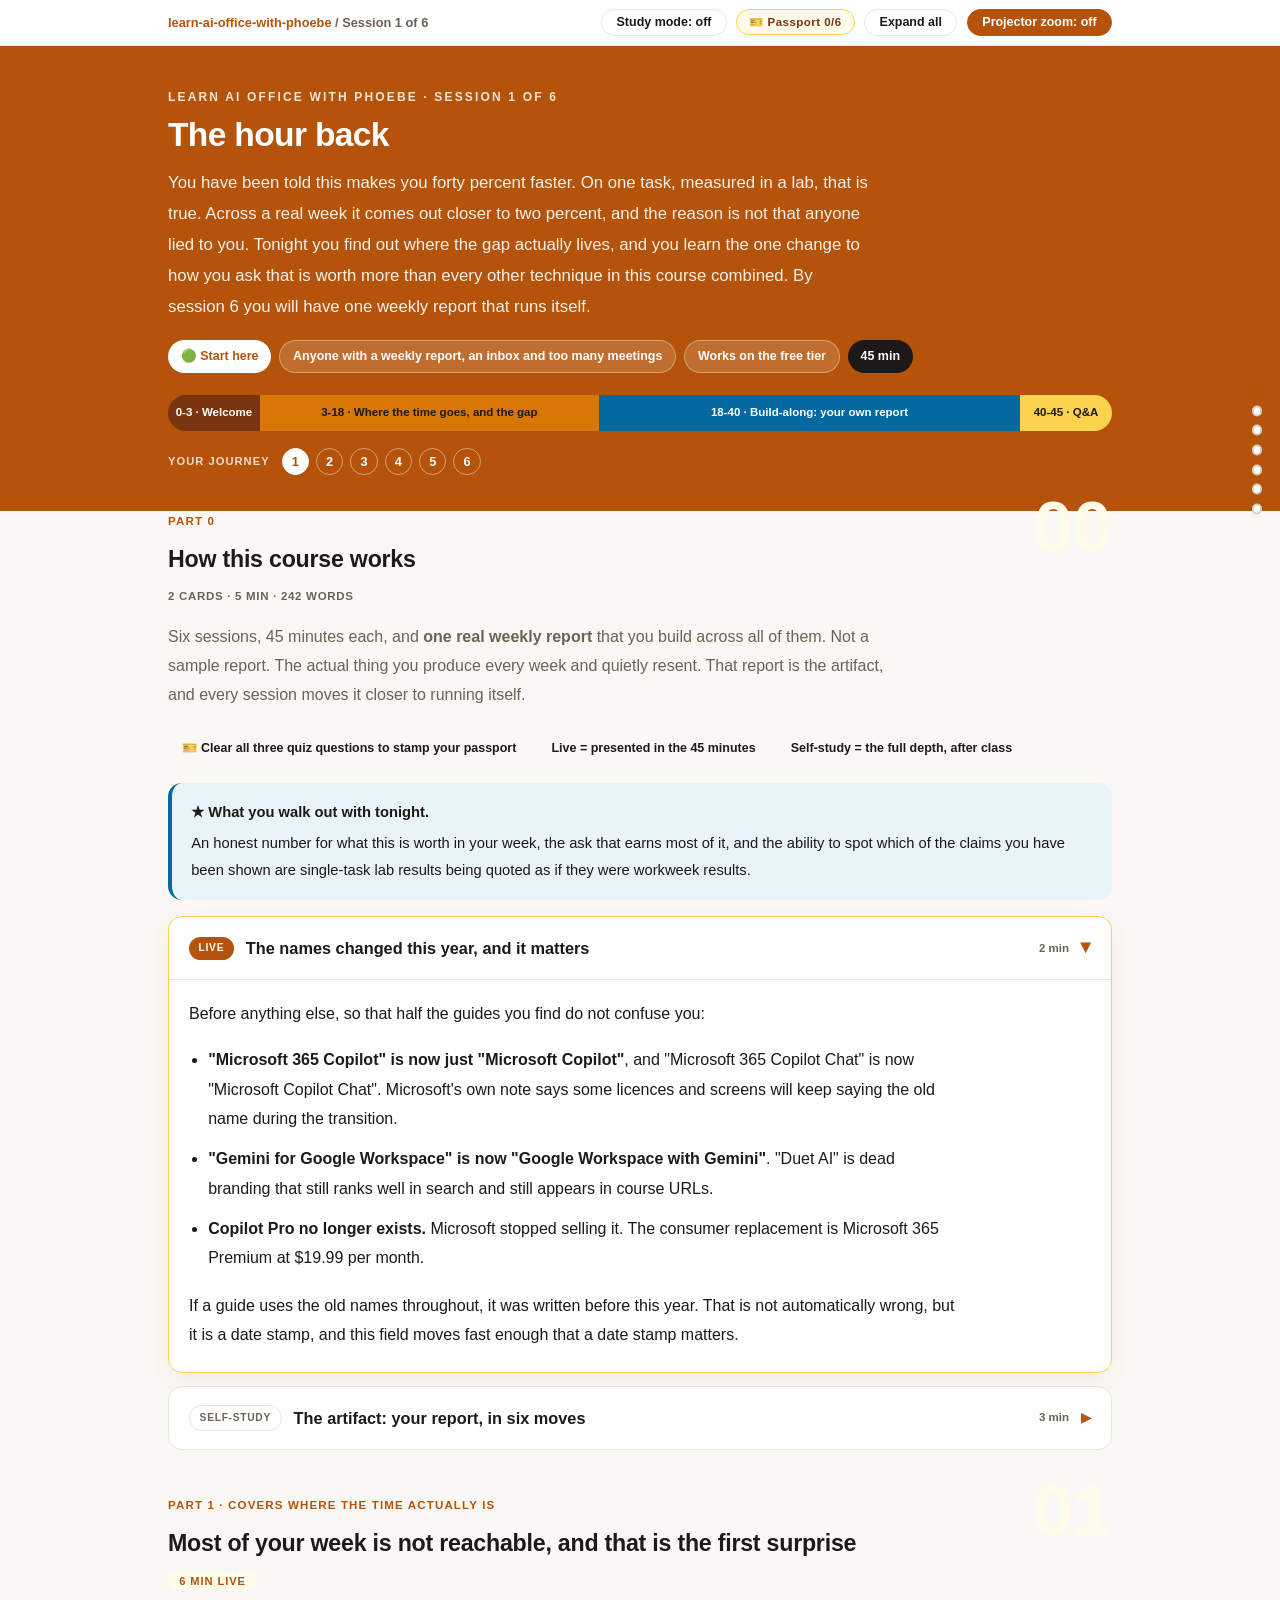
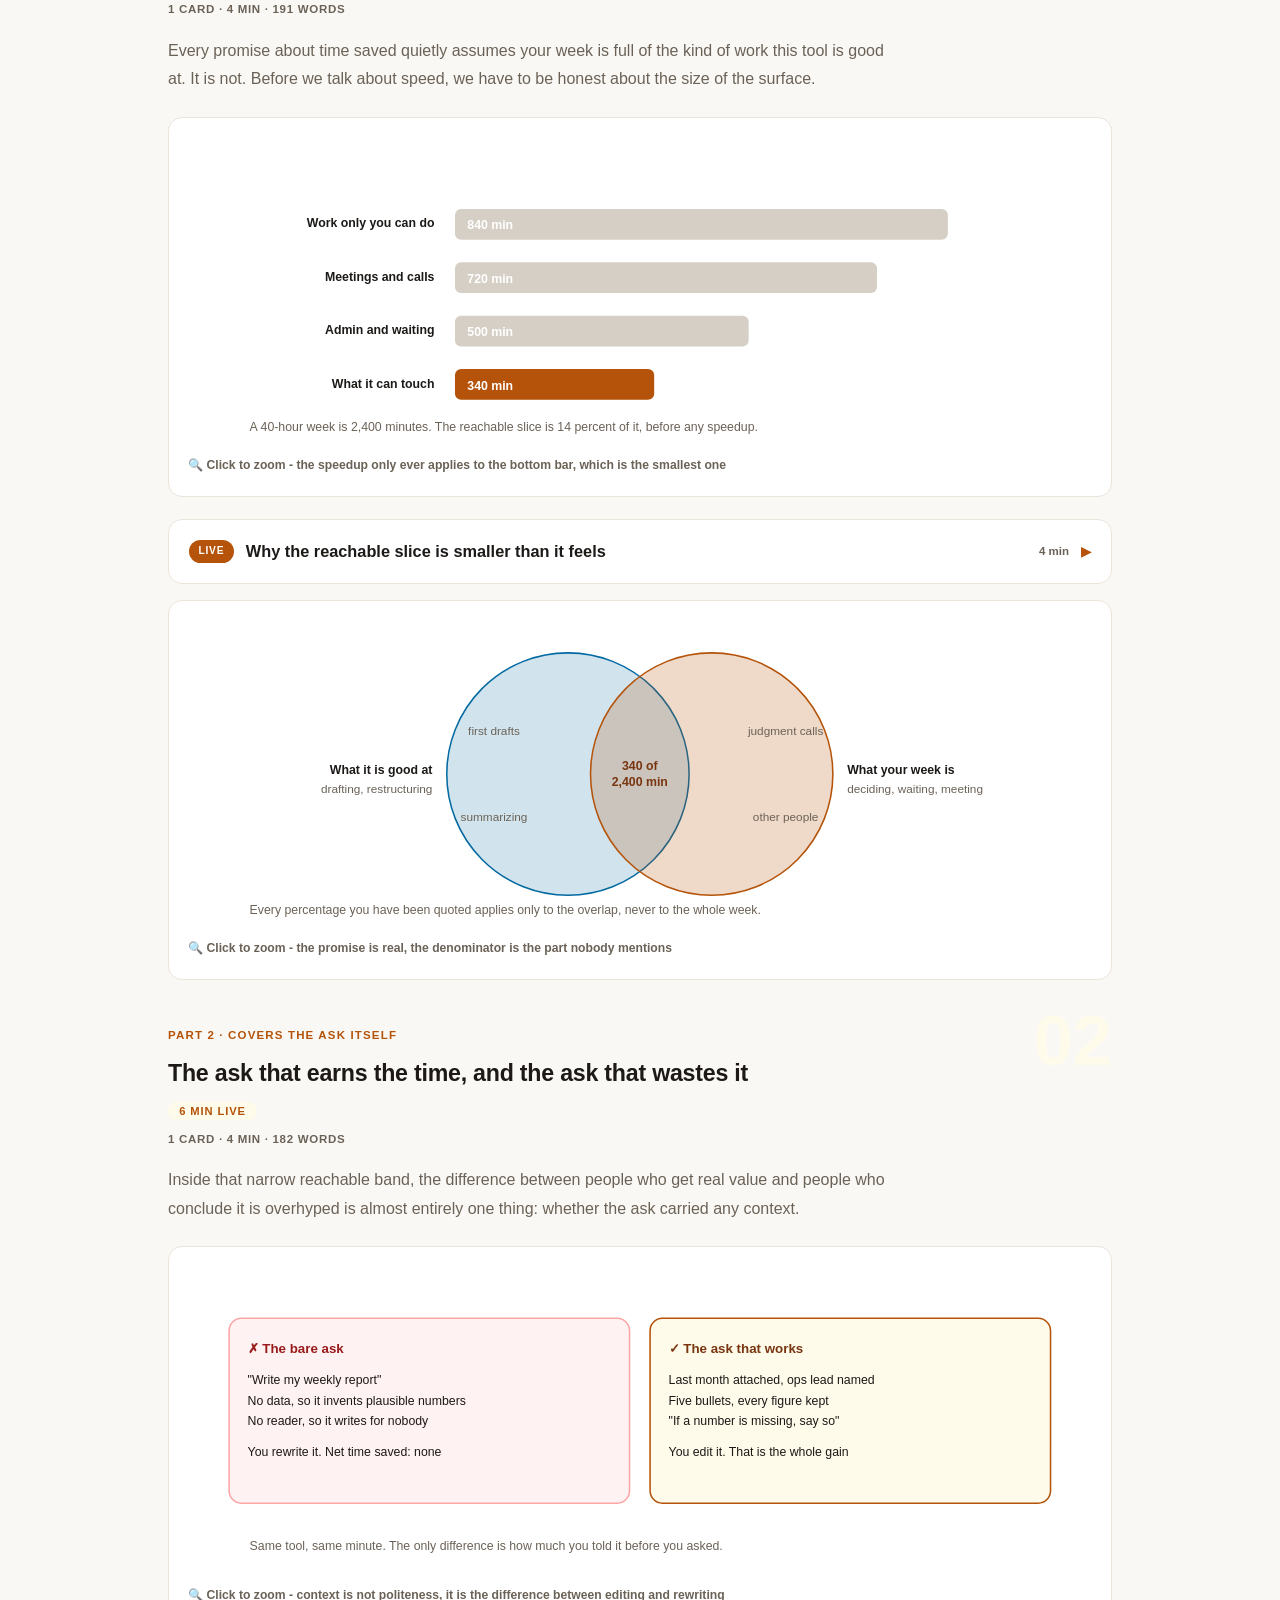
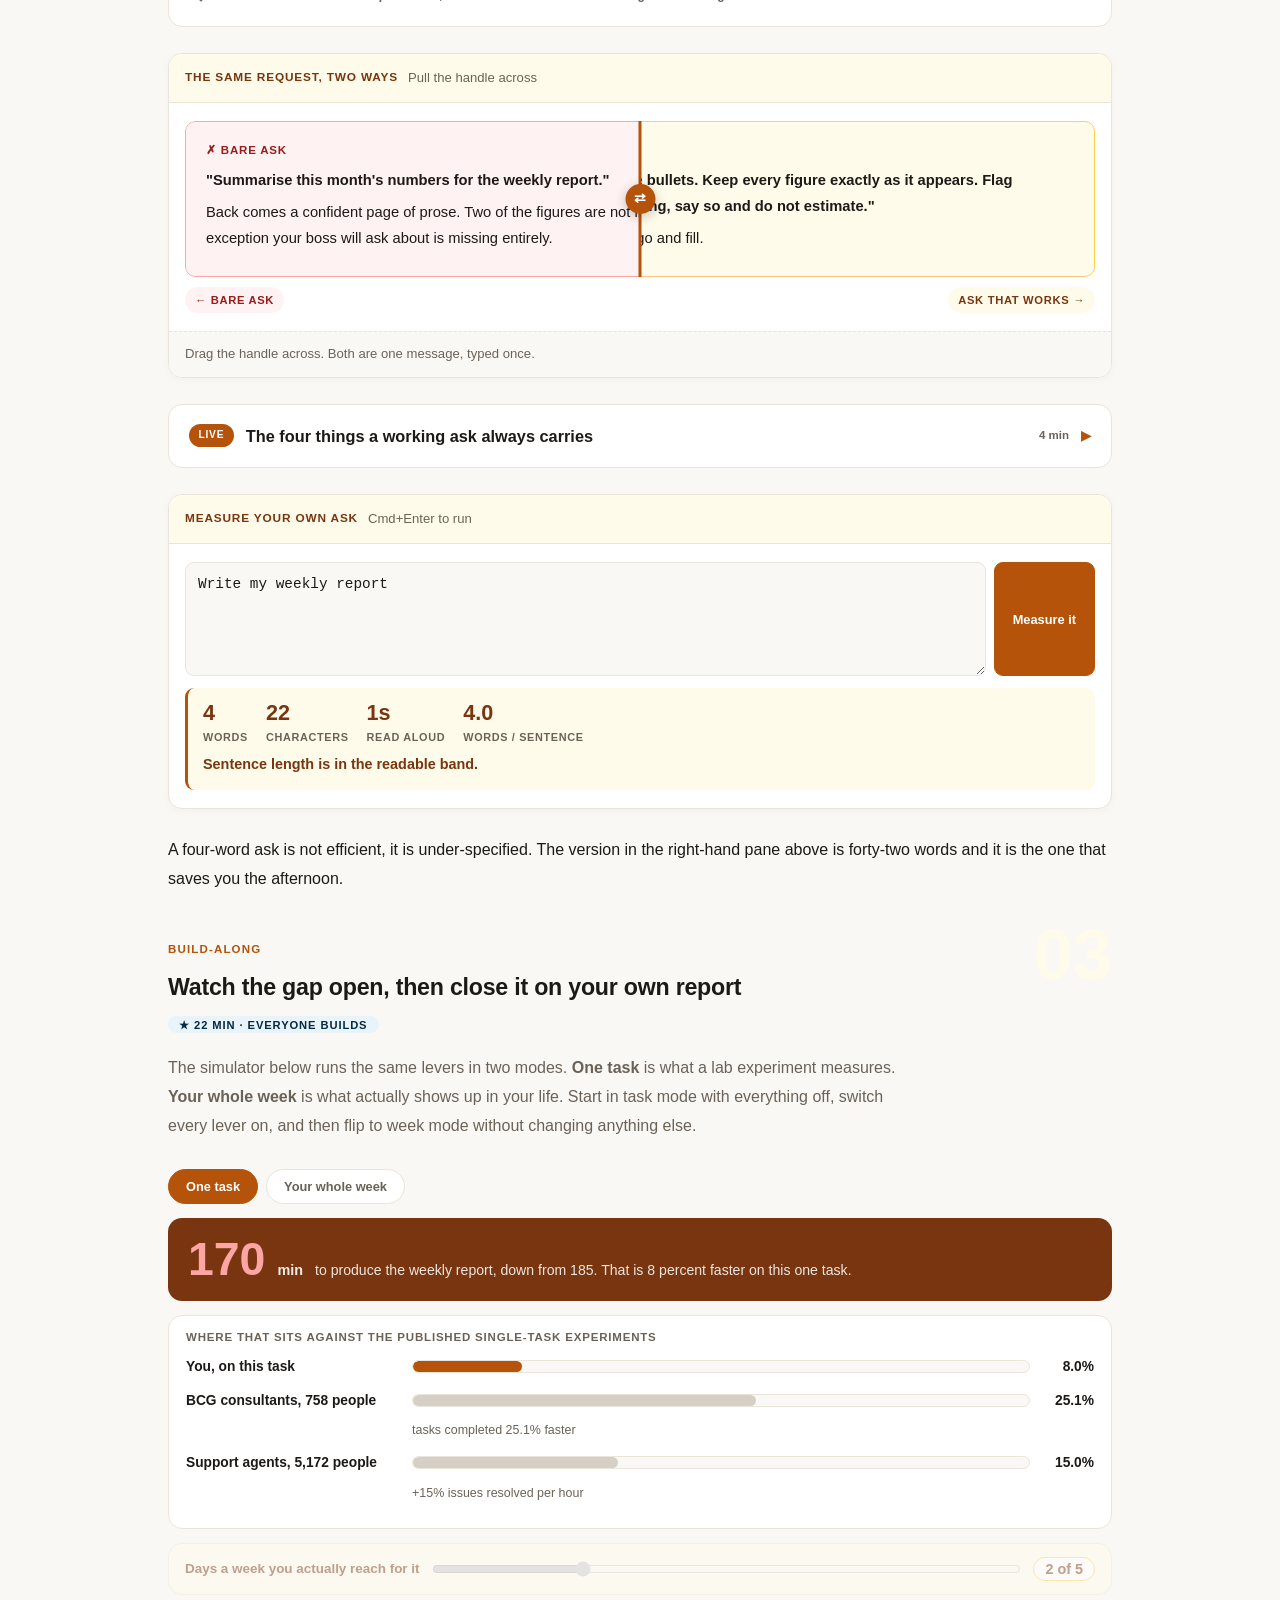
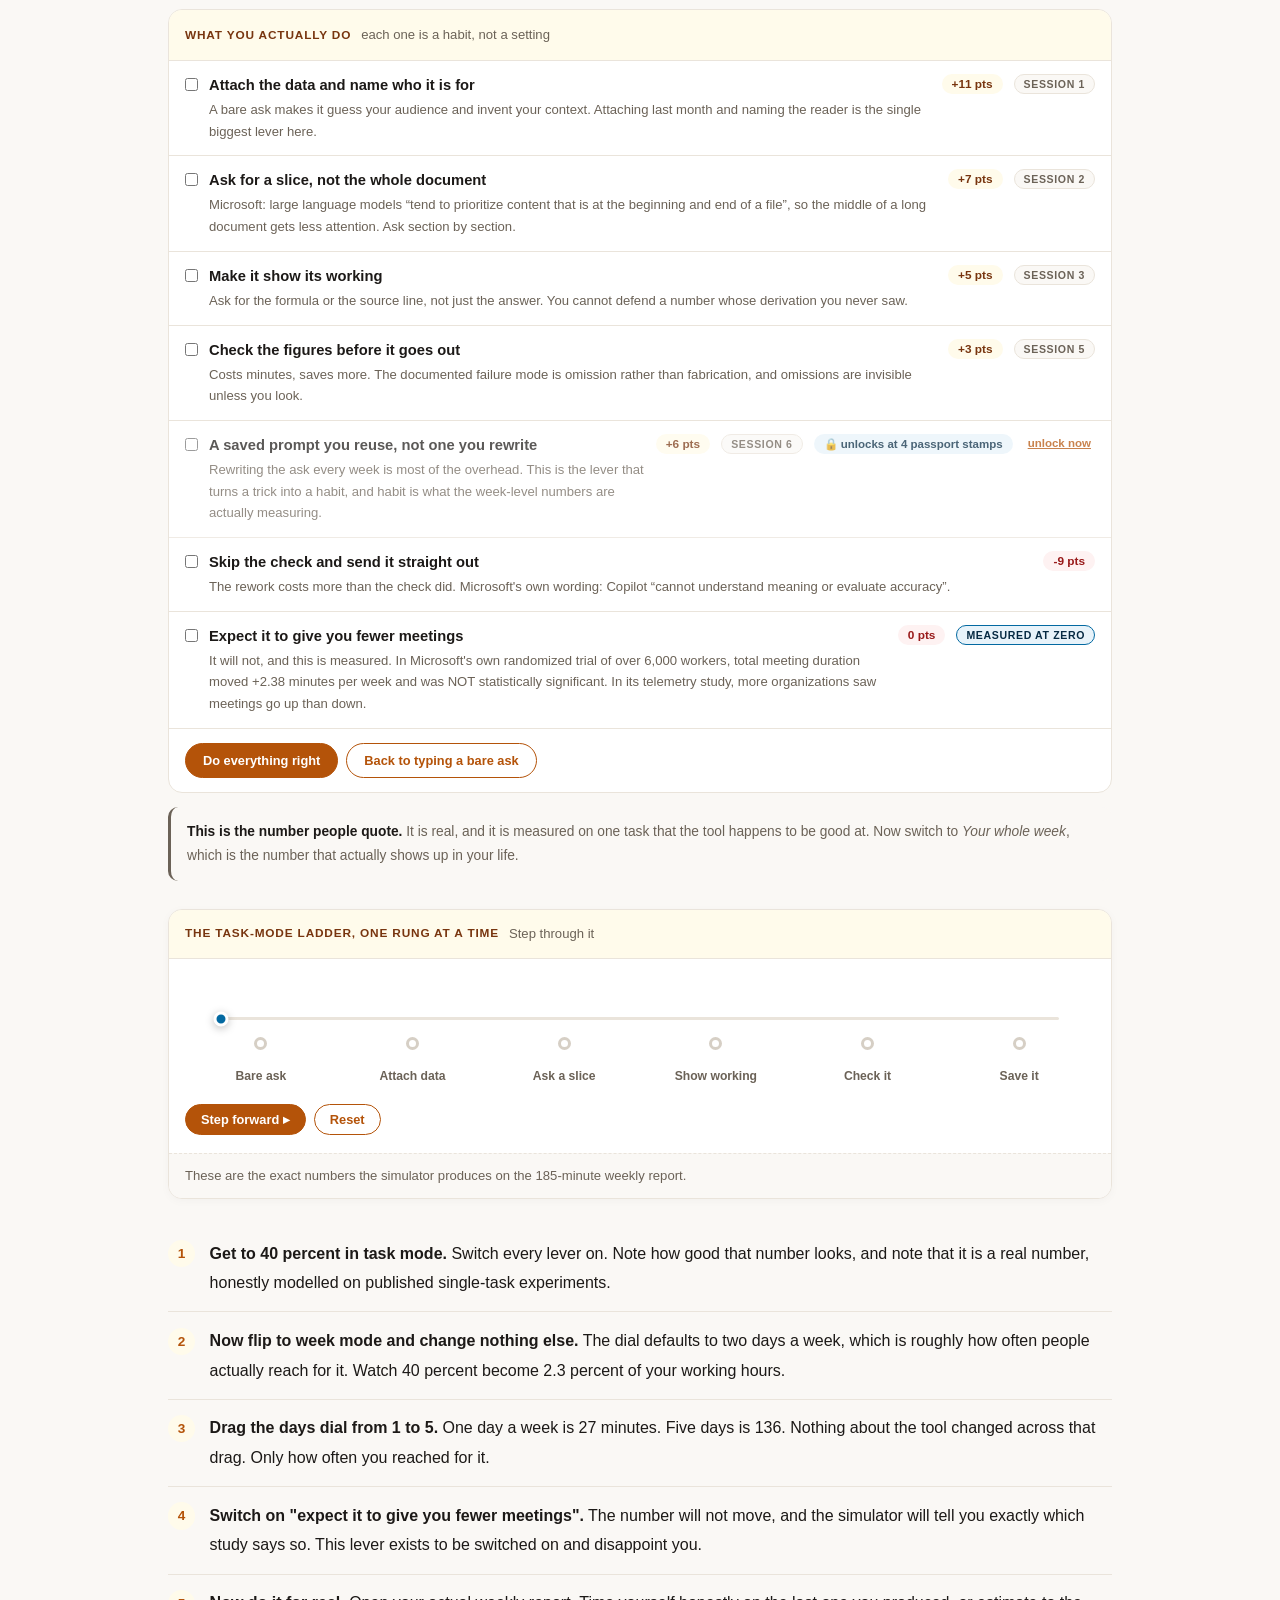
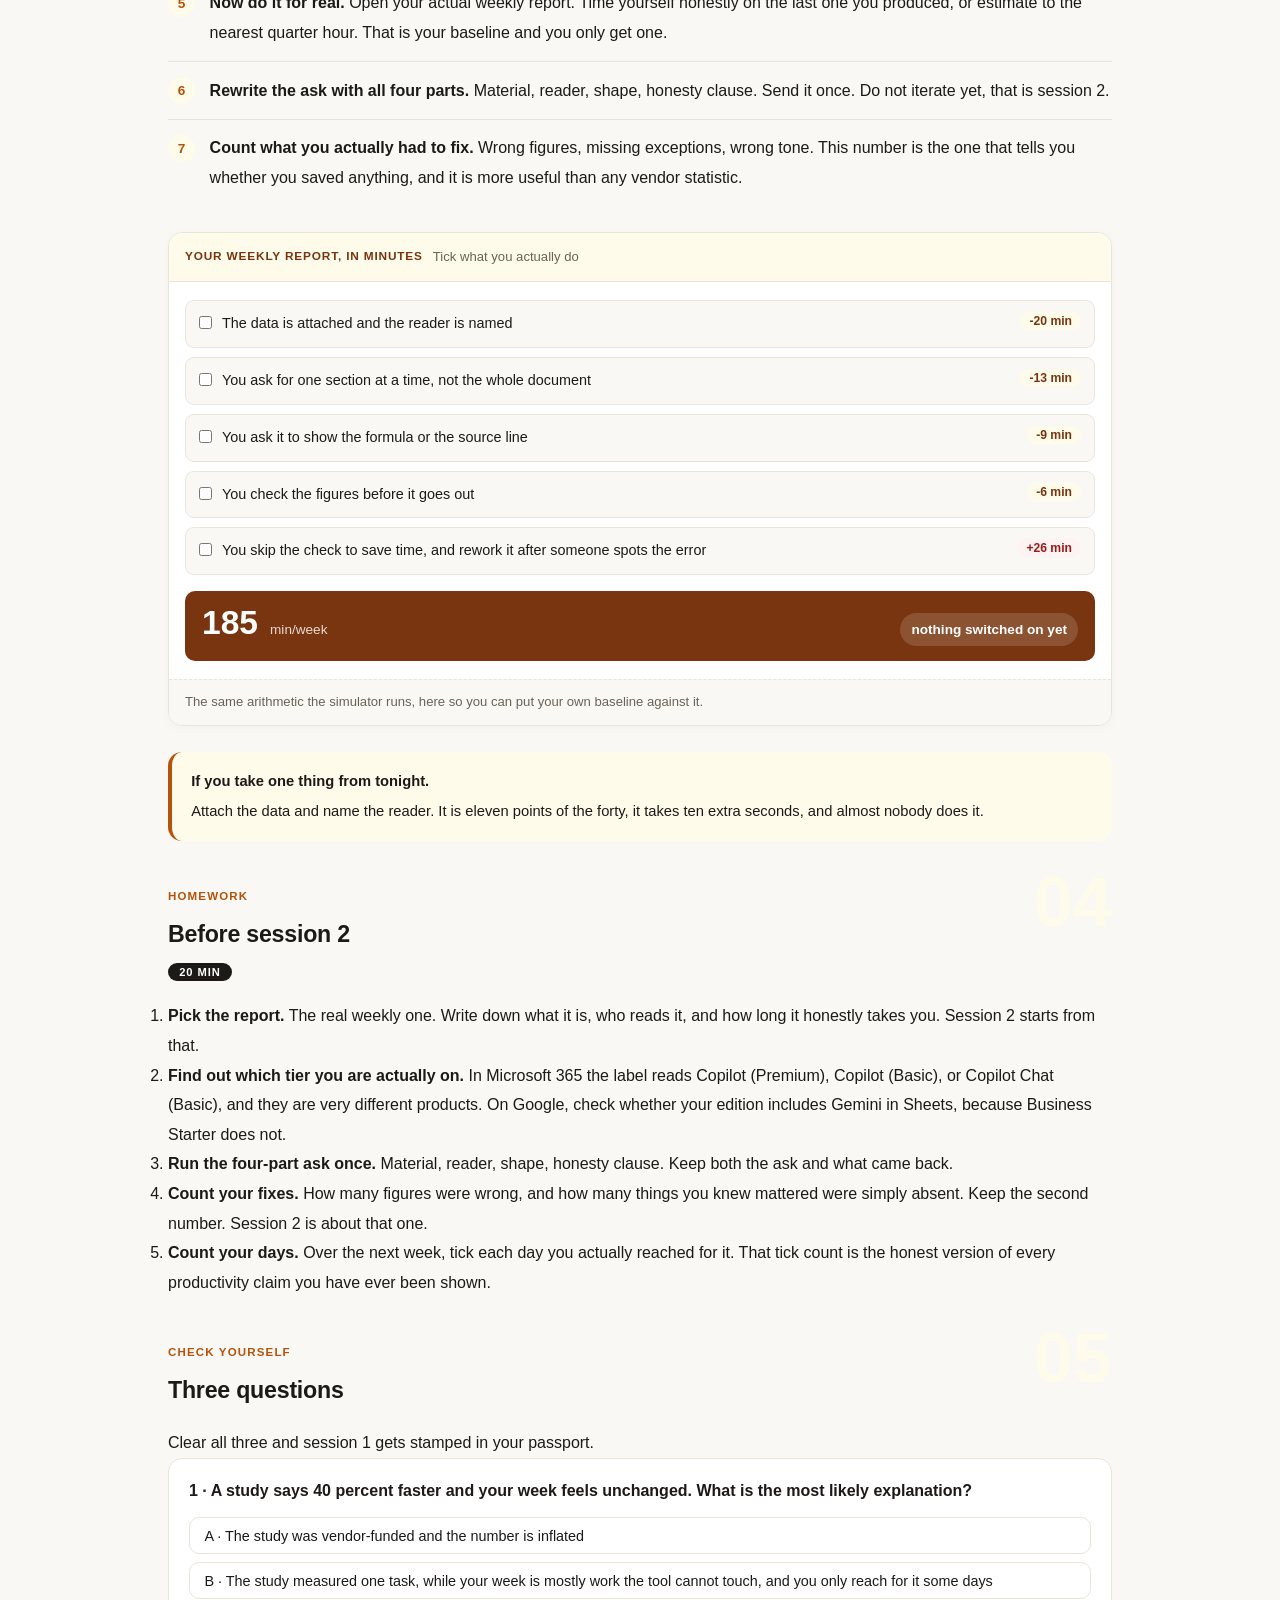
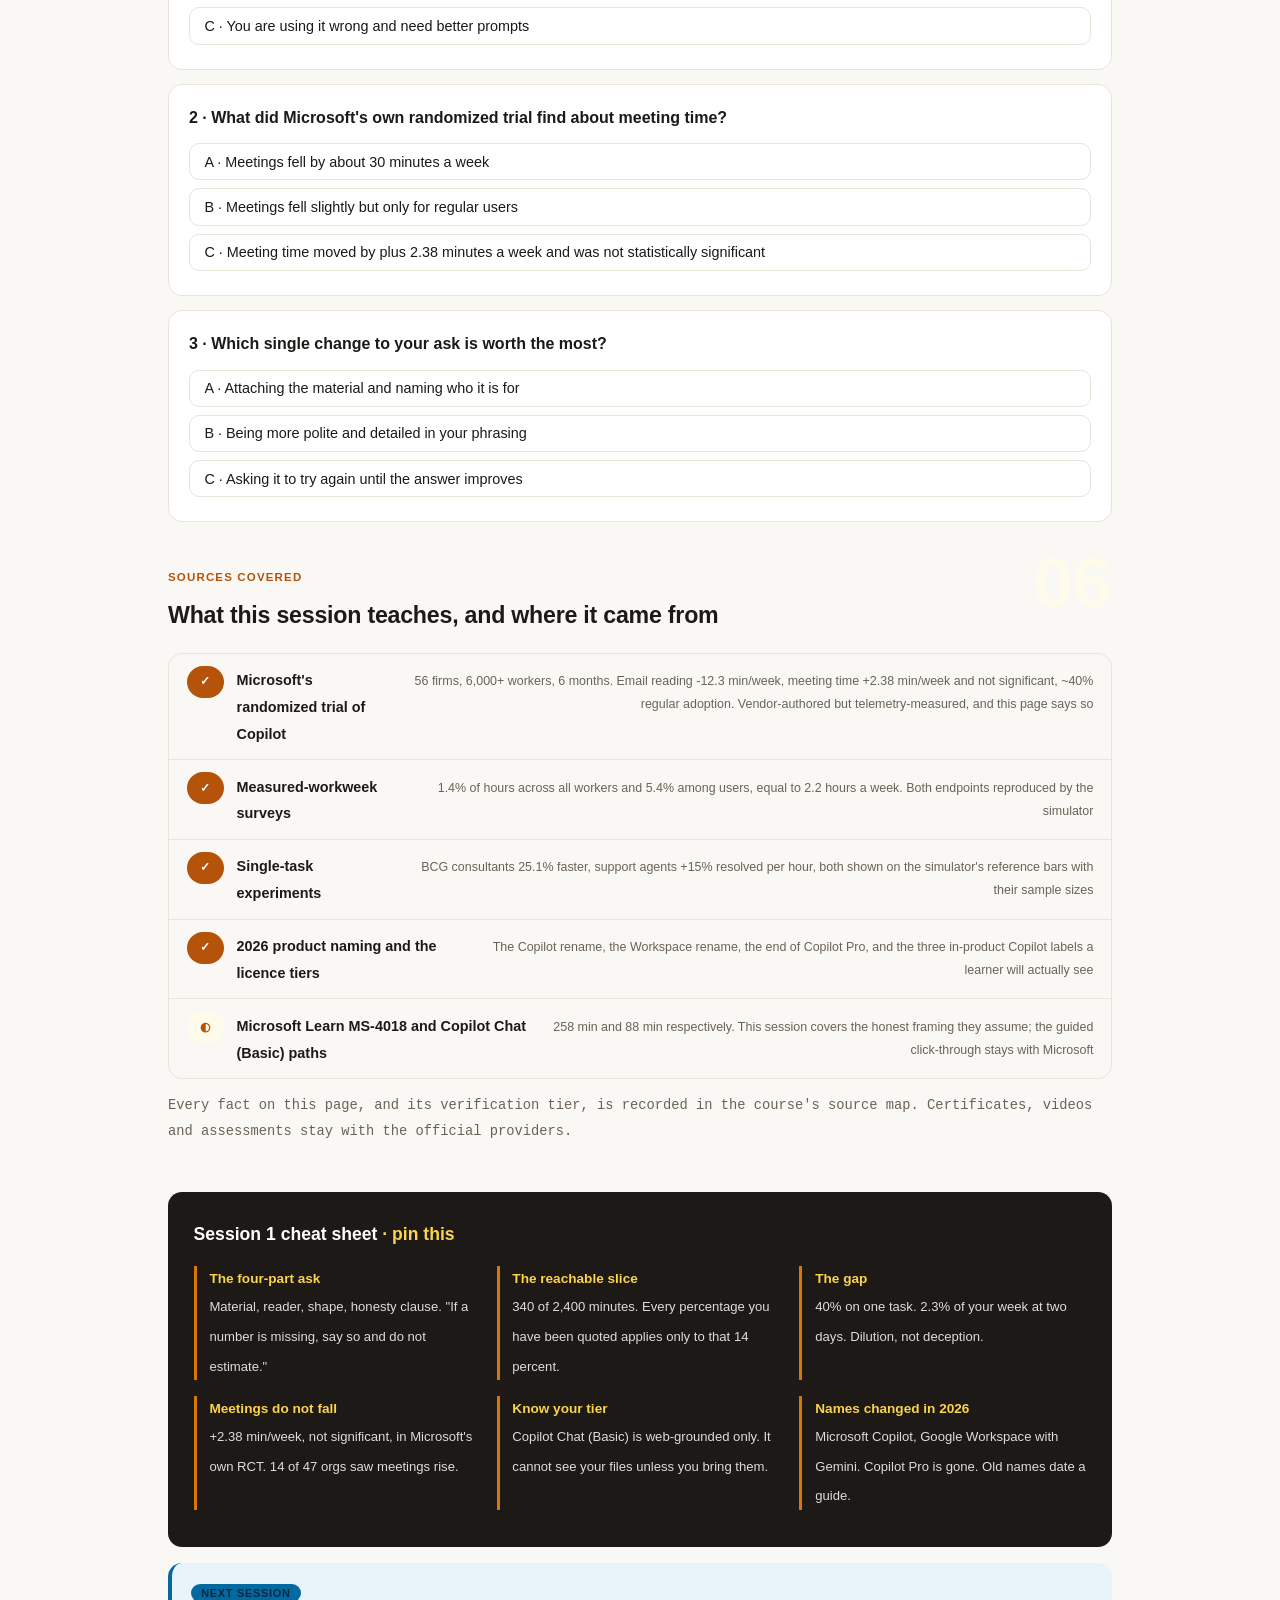
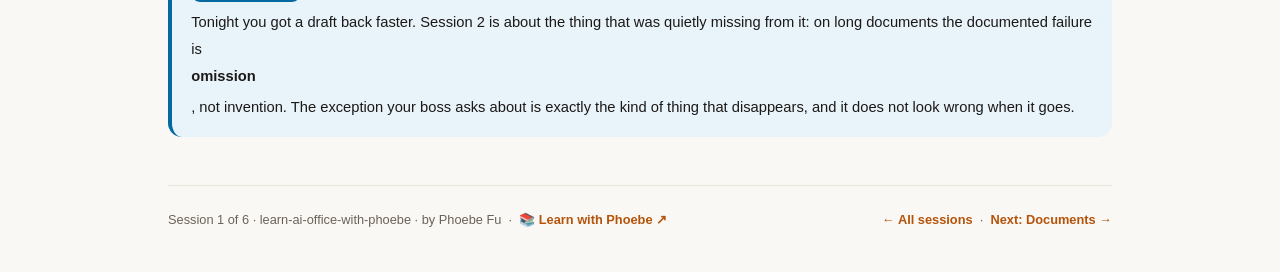
==== commit bed0b0df: "Session pages: remove the internal source-map path A session page is a page a learner reads, so a bu" ====
--- a/courses/01-the-hour-back.html
+++ b/courses/01-the-hour-back.html
@@ -349,7 +349,7 @@
       <div class="covered-row"><span class="status pill solid">✓</span><span class="name">2026 product naming and the licence tiers</span><span class="note">The Copilot rename, the Workspace rename, the end of Copilot Pro, and the three in-product Copilot labels a learner will actually see</span></div>
       <div class="covered-row"><span class="status pill light">◐</span><span class="name">Microsoft Learn MS-4018 and Copilot Chat (Basic) paths</span><span class="note">258 min and 88 min respectively. This session covers the honest framing they assume; the guided click-through stays with Microsoft</span></div>
     </div>
-    <p class="mono" style="margin-top:14px">Full source map with every URL: <span class="mono">materials/official-course-map.md</span> in this repo. Certificates, videos and assessments stay with the official providers.</p>
+    <p class="mono" style="margin-top:14px">Every fact on this page, and its verification tier, is recorded in the course's source map. Certificates, videos and assessments stay with the official providers.</p>
   </section>
 
   <!-- ============ CHEAT SHEET ============ -->
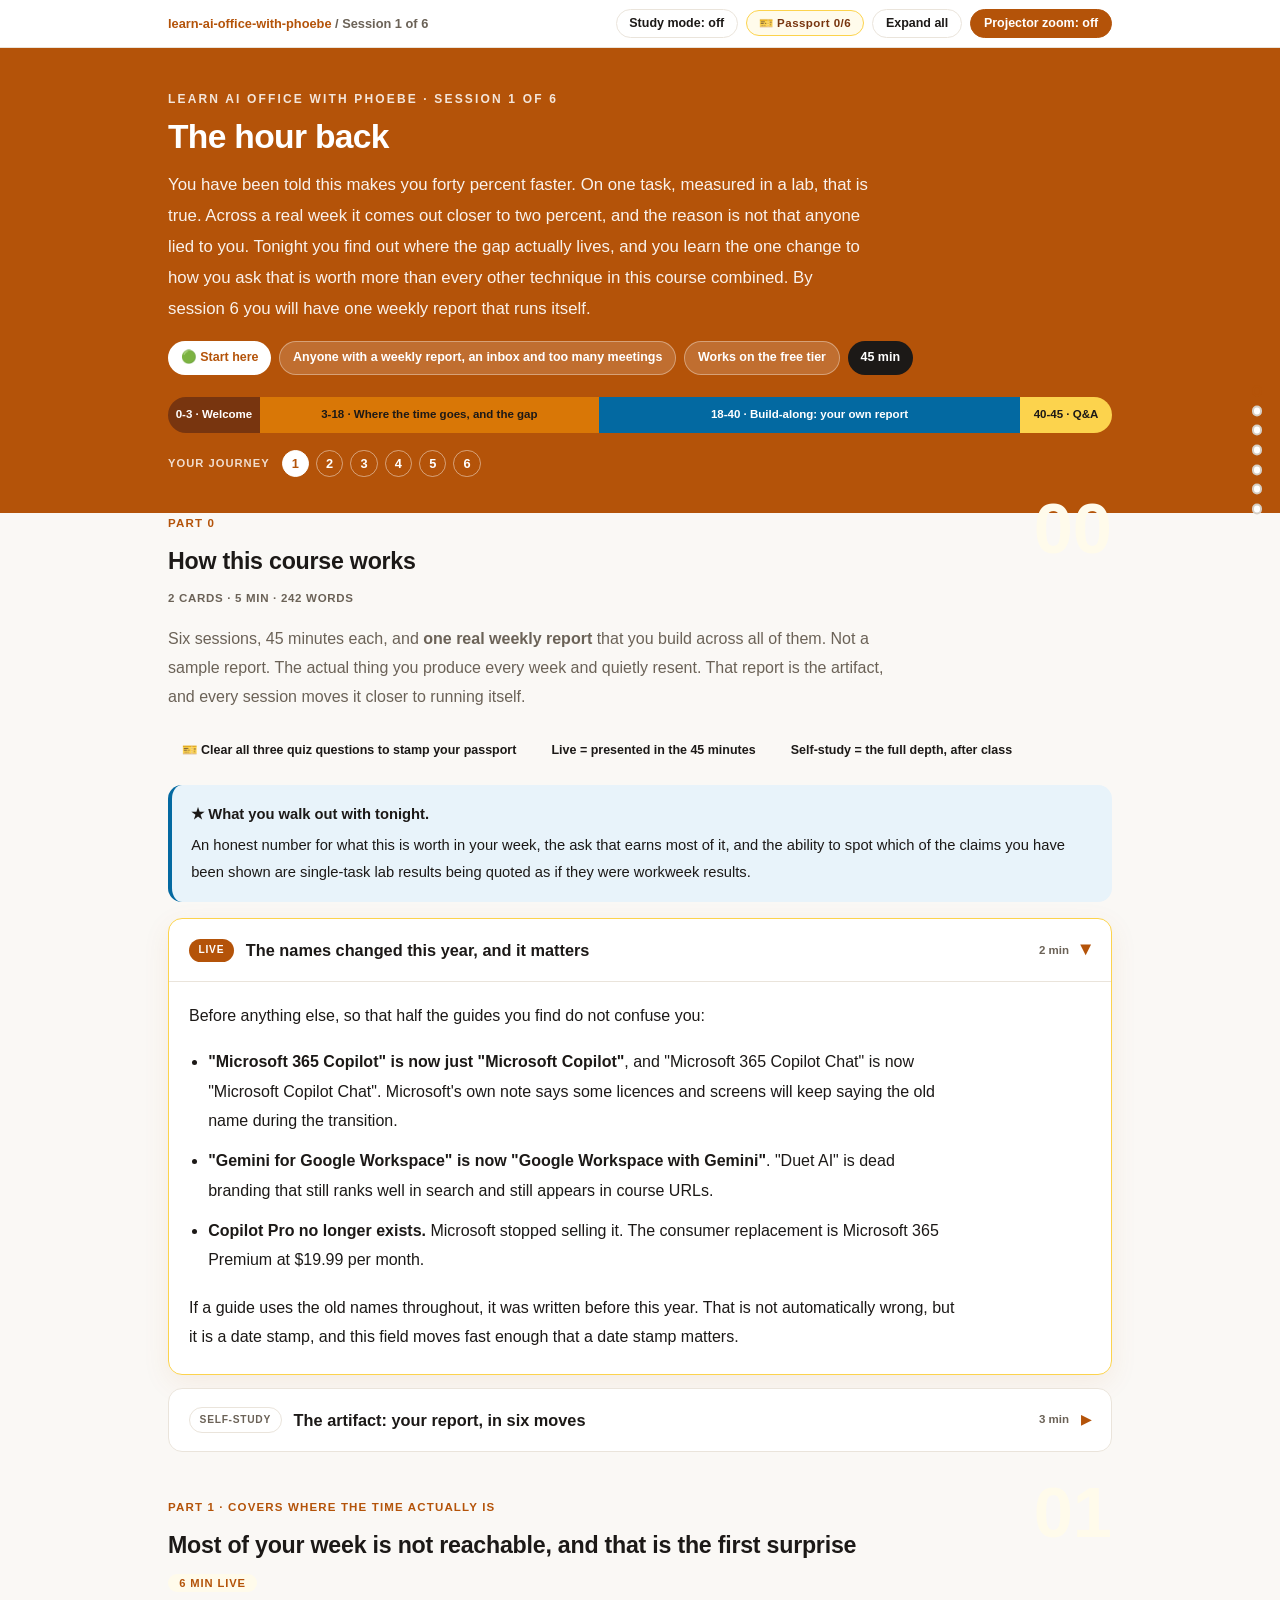
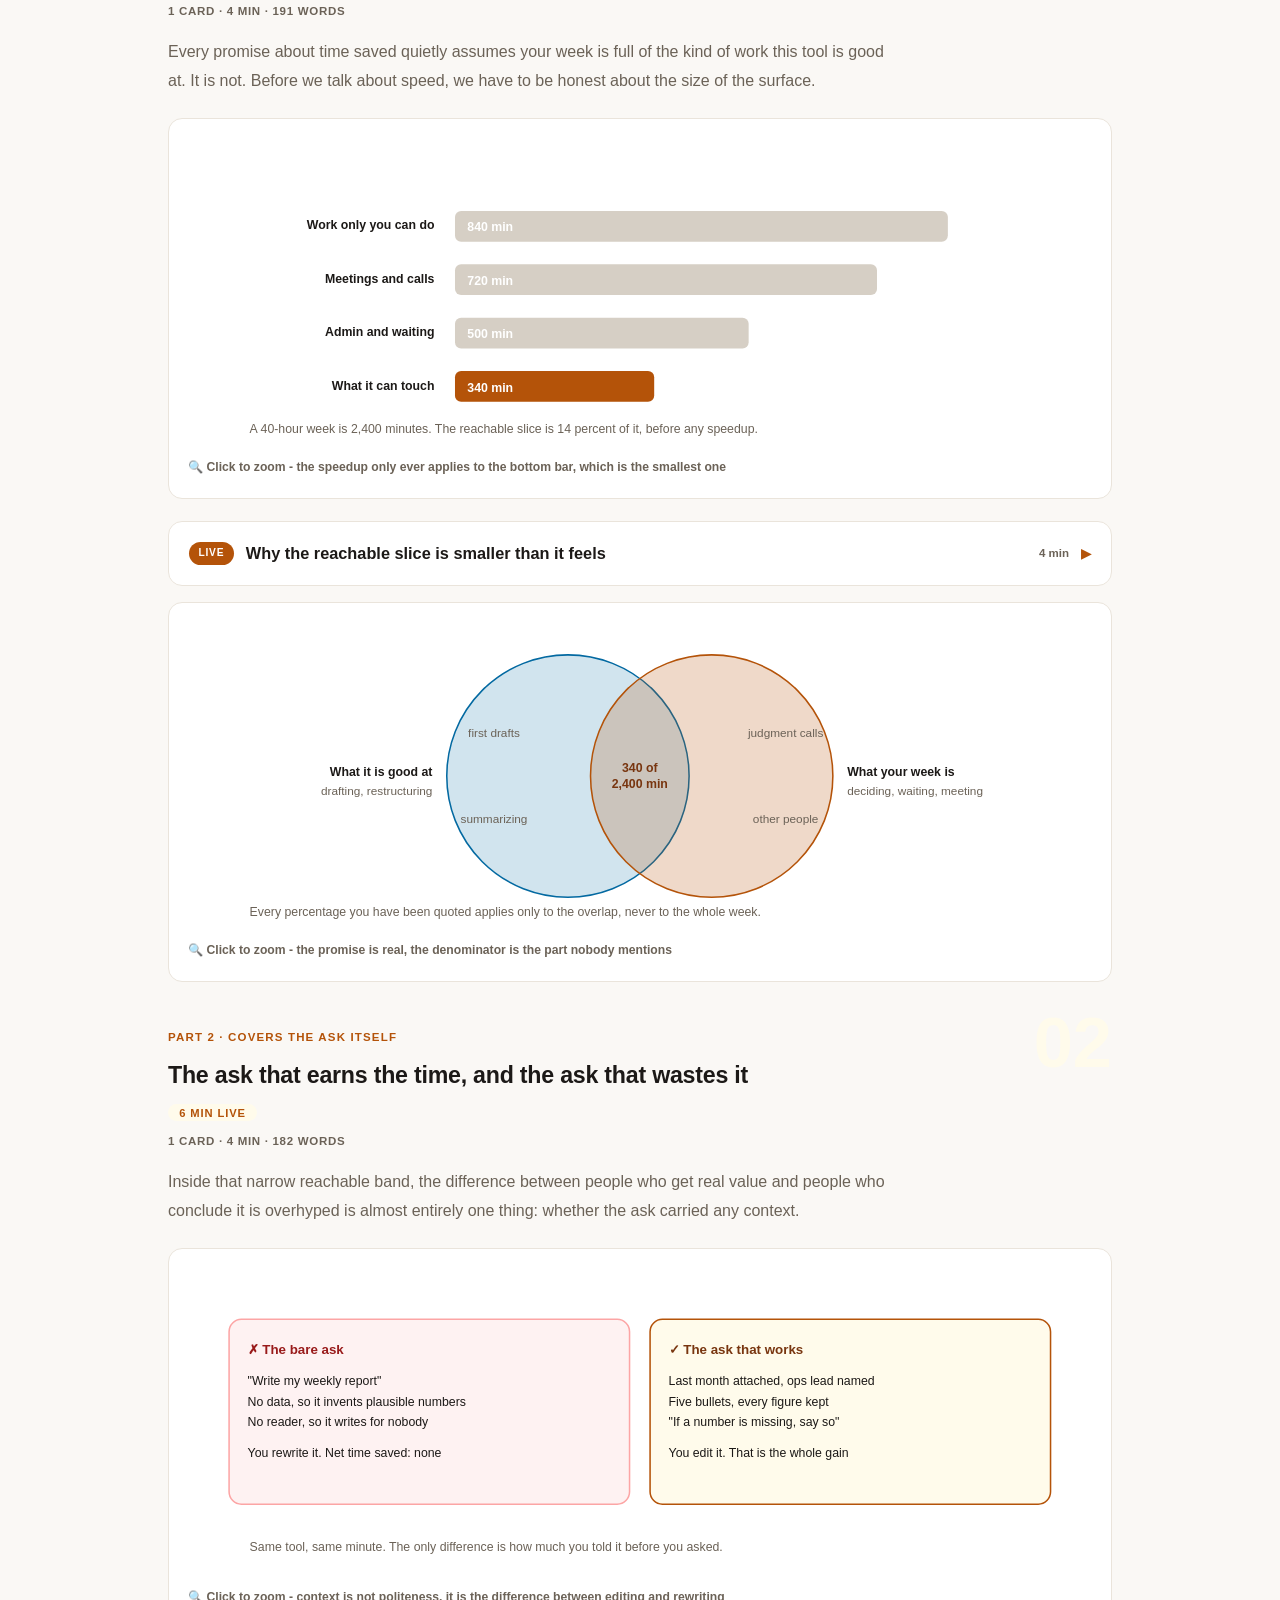
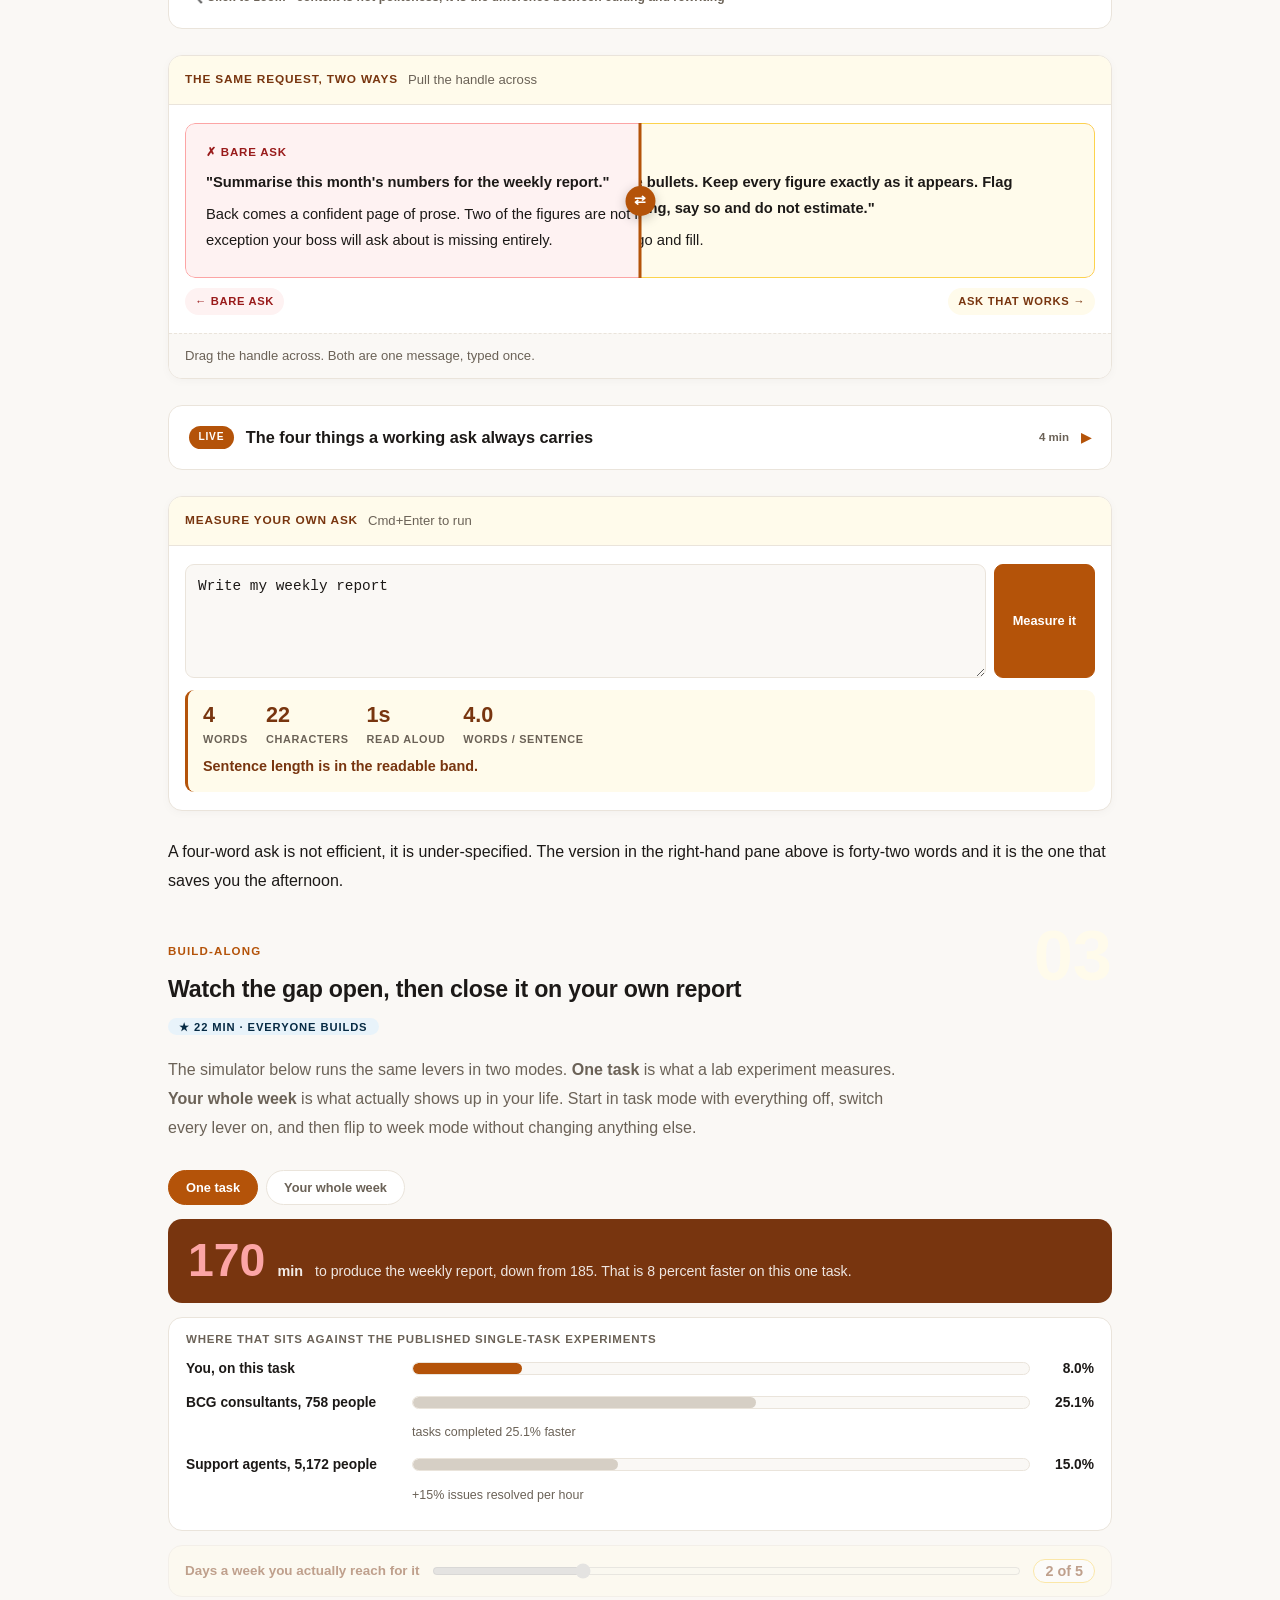
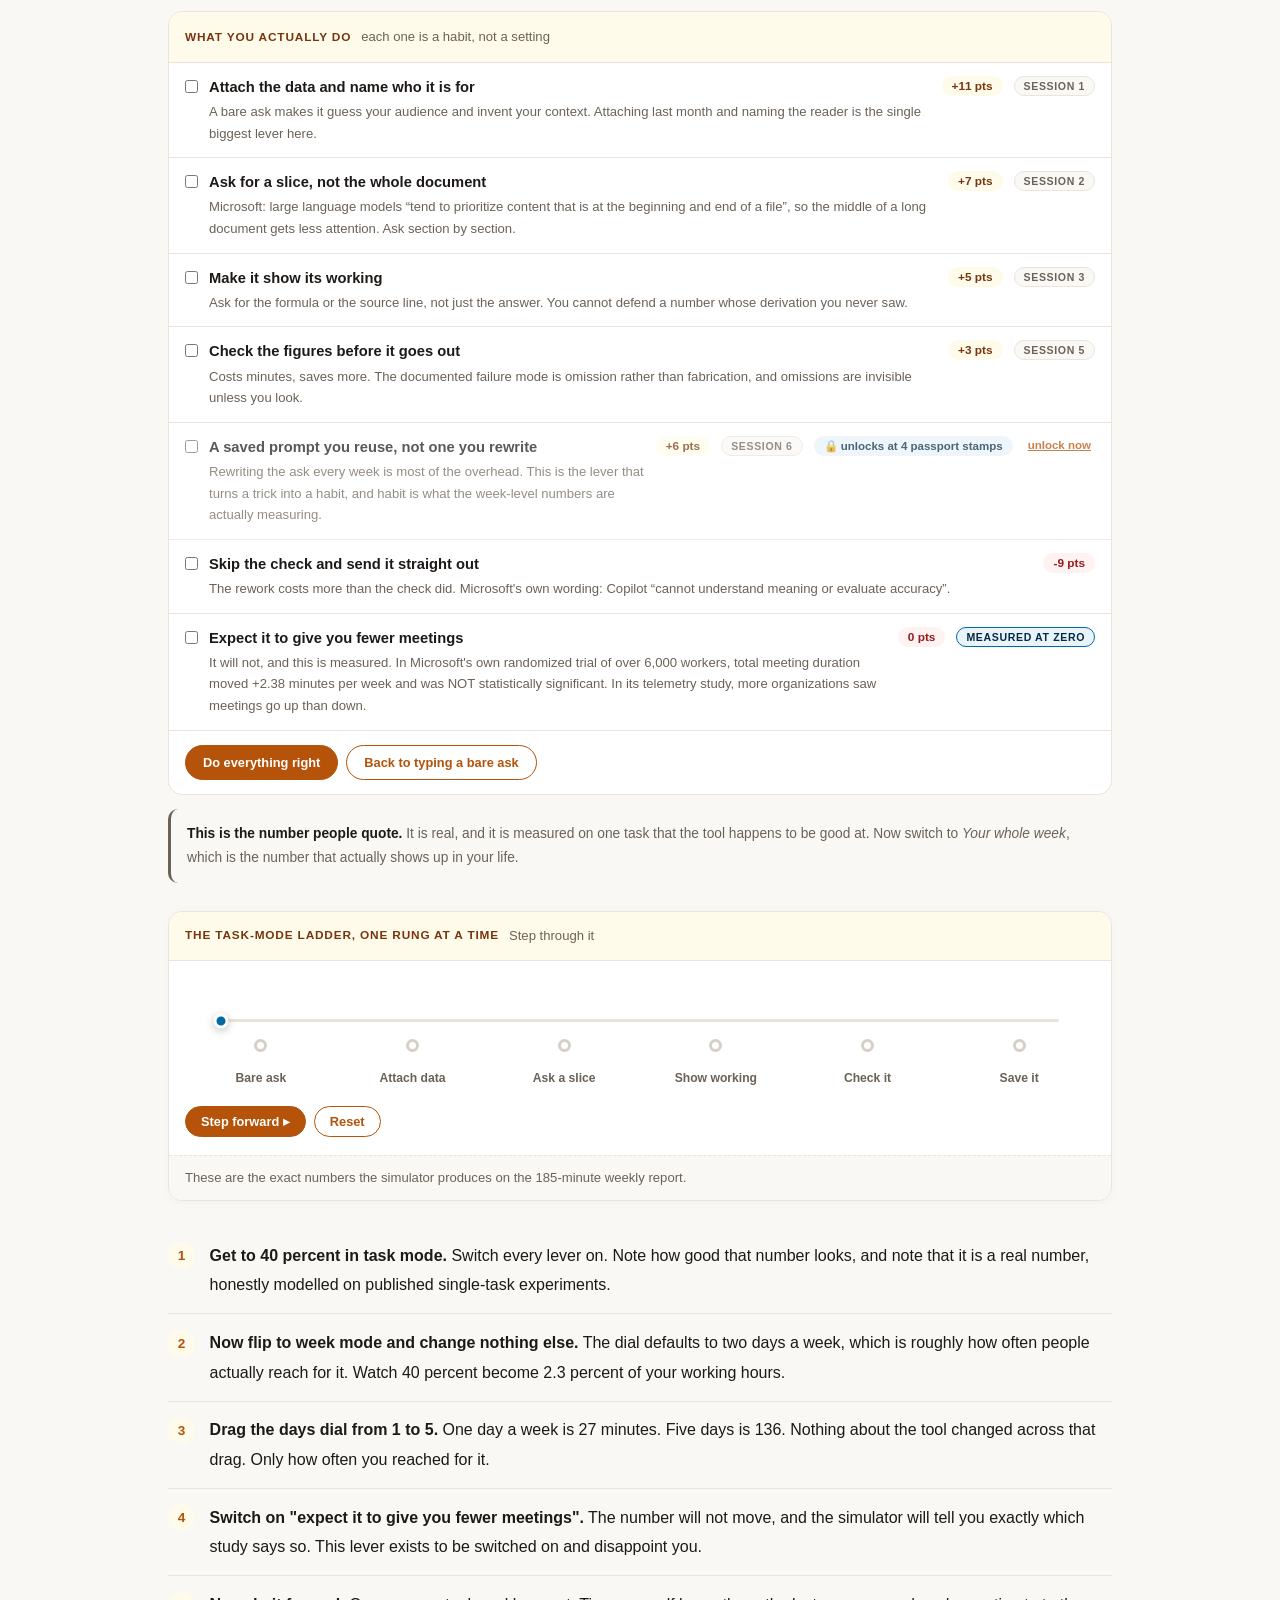
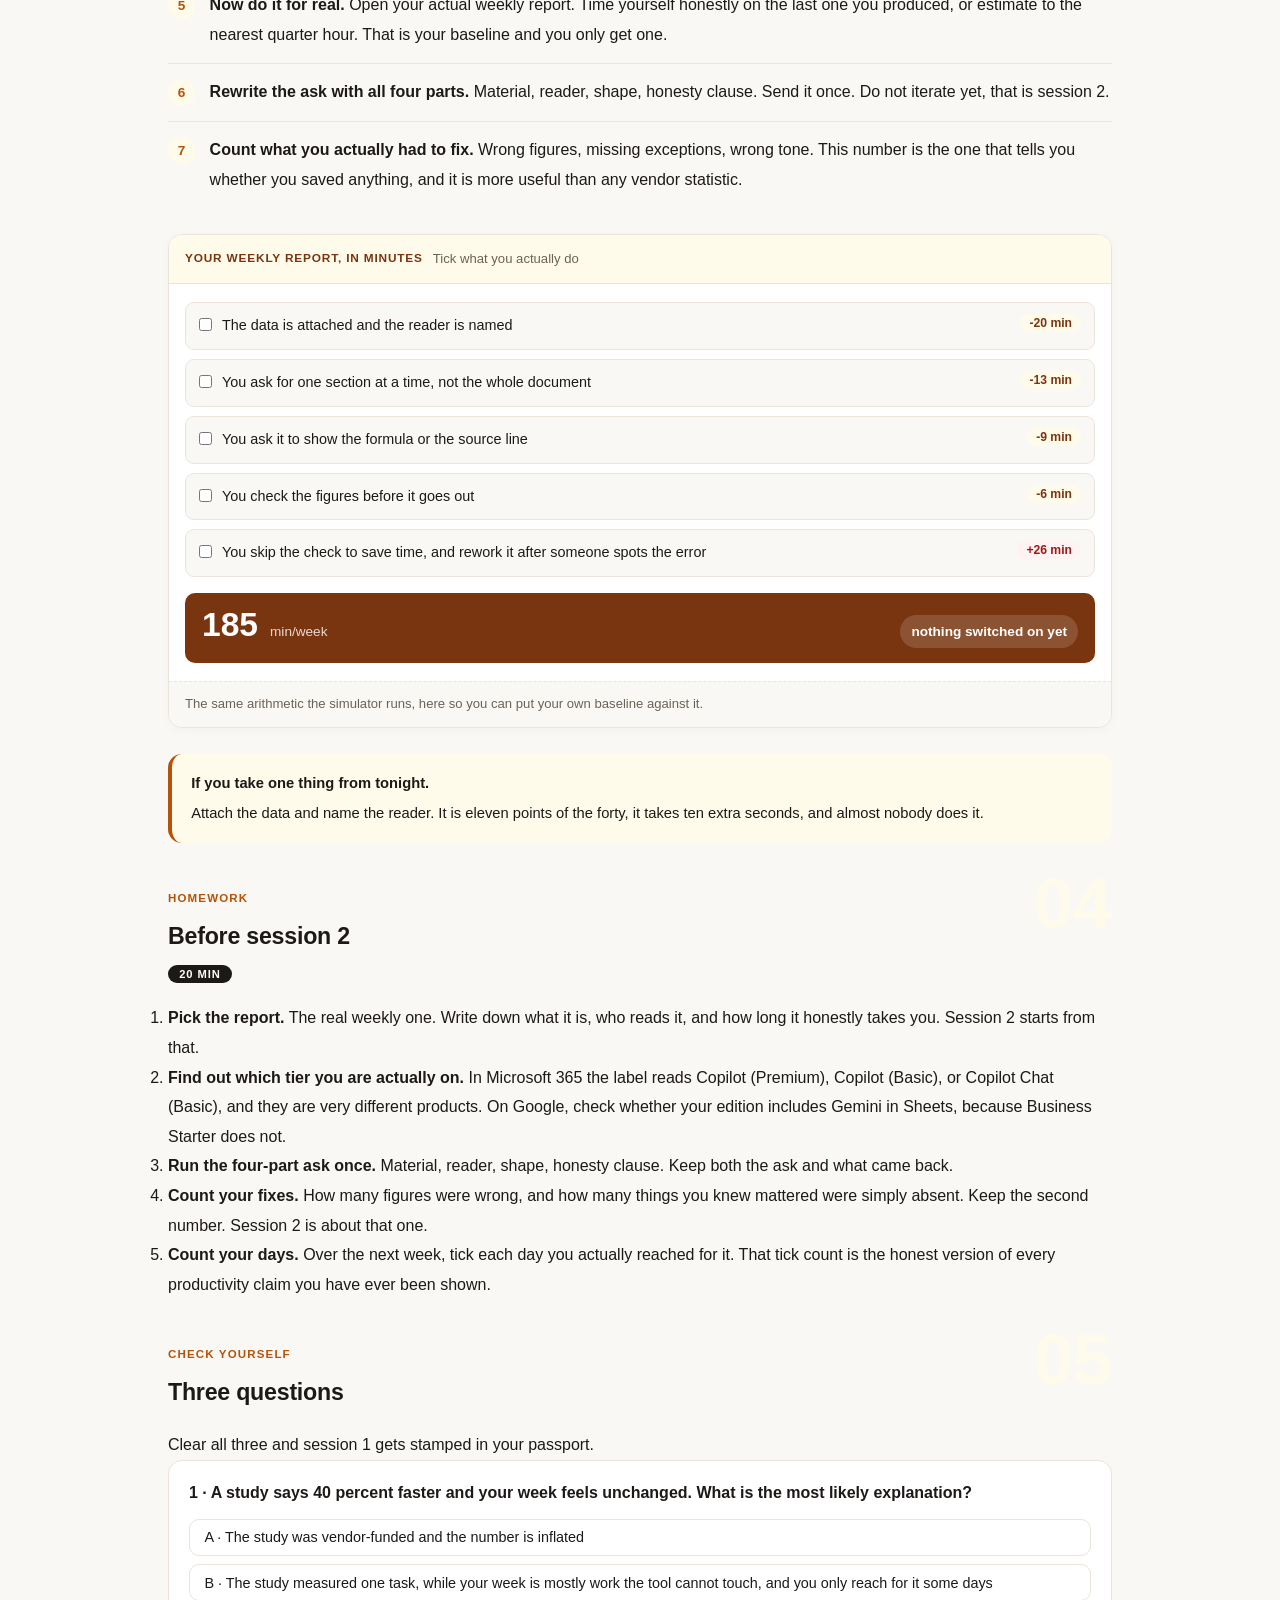
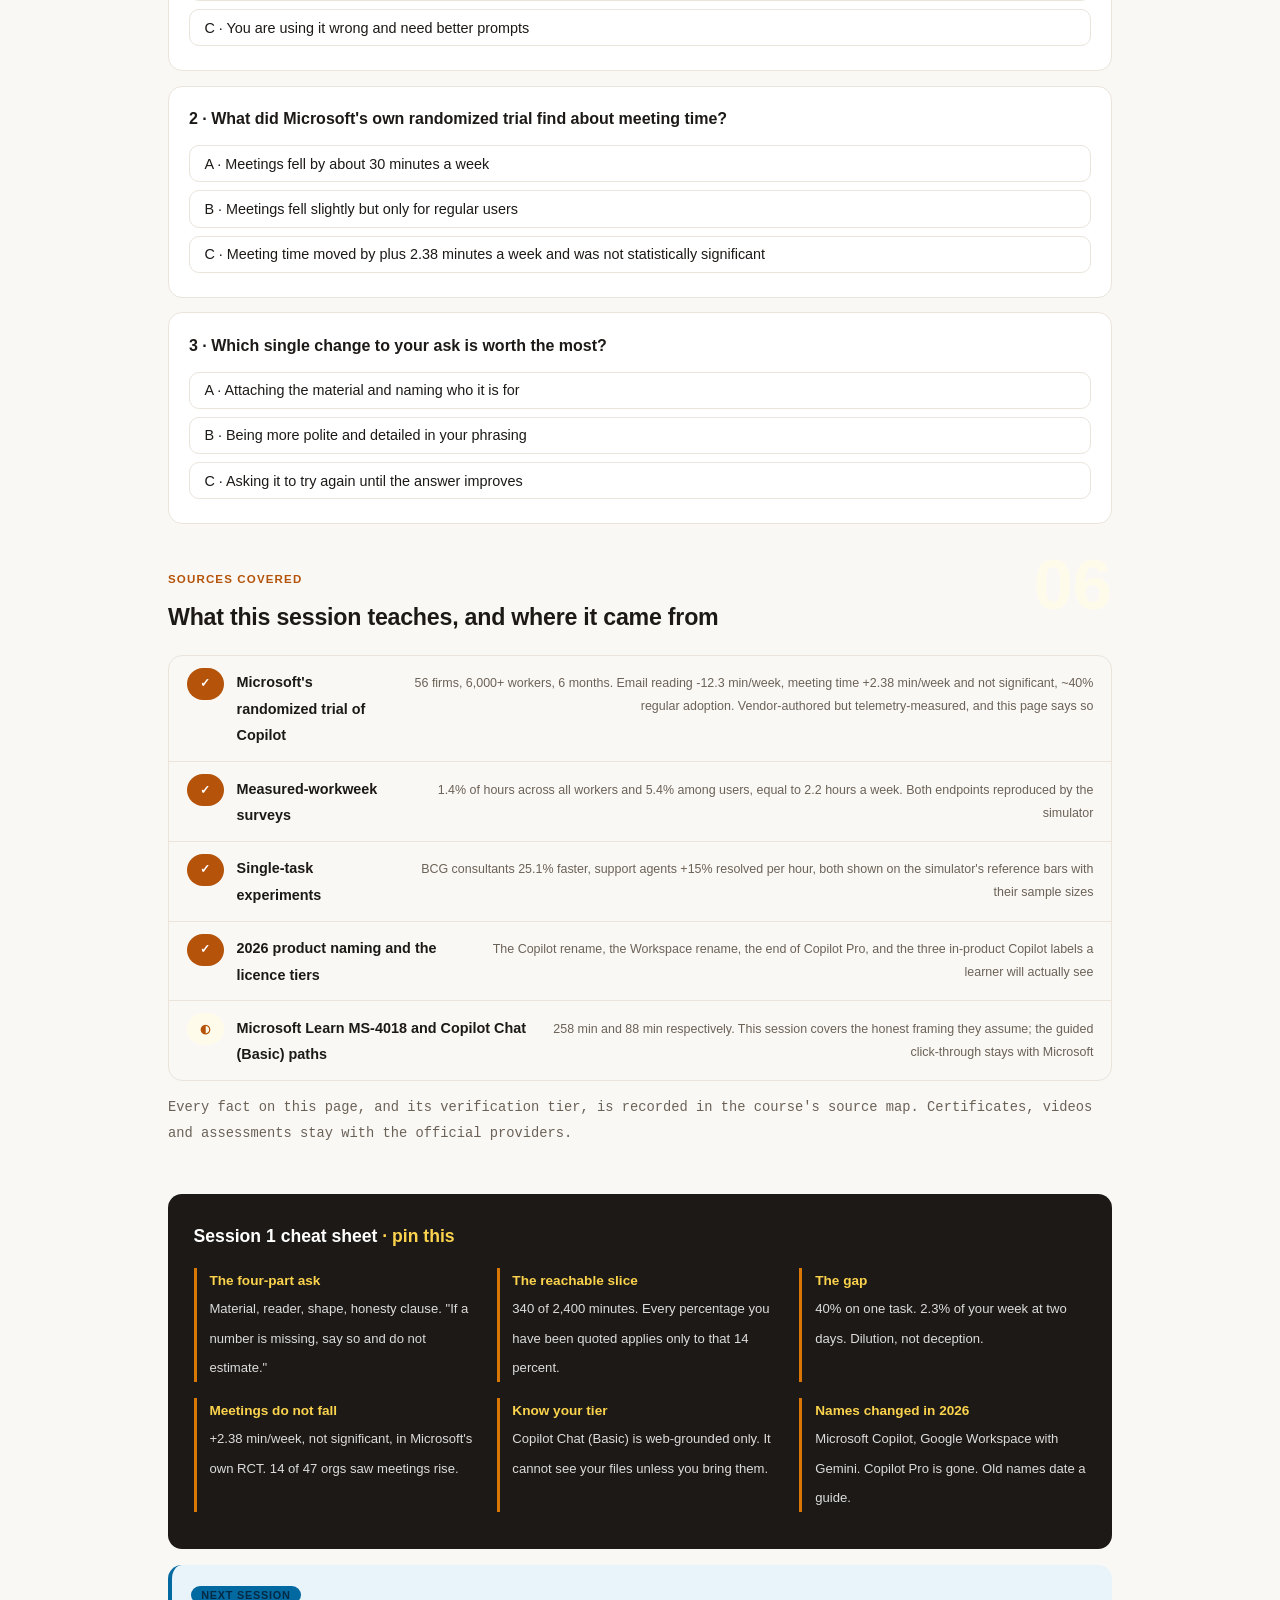
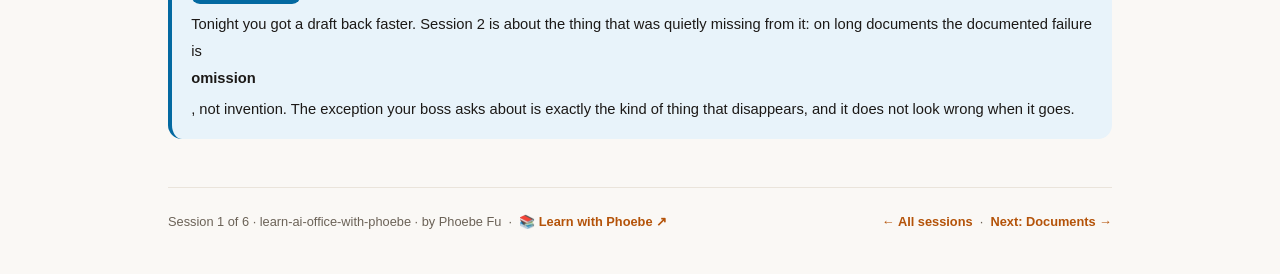
==== commit 91dd870c: "Layout: code boxes stack under step text; toolbar is one row Shared-template defect, live estate-wid" ====
--- a/courses/01-the-hour-back.html
+++ b/courses/01-the-hour-back.html
@@ -19,7 +19,7 @@
 <meta name="twitter:image" content="https://phoebefu6.github.io/learn-ai-office-with-phoebe/assets/og-cover.png">
 <!-- social:end -->
 <title>Session 1 · The hour back - learn ai office with phoebe</title>
-<link rel="stylesheet" href="../assets/style.css?v=3">
+<link rel="stylesheet" href="../assets/style.css?v=5">
 </head>
 <body>
 
--- a/assets/style.css
+++ b/assets/style.css
@@ -86,8 +86,9 @@
   border-bottom: 1px solid var(--hairline);
   padding: .55rem 0;
 }
-.toolbar .wrap { display: flex; align-items: center; gap: .6rem; }
-.toolbar .crumb { font-size: .8rem; color: var(--muted); font-weight: 600; margin-right: auto; }
+.toolbar .wrap { display: flex; align-items: center; gap: .5rem; flex-wrap: nowrap; }
+.toolbar .crumb { font-size: .8rem; color: var(--muted); font-weight: 600; margin-right: auto; min-width: 0; white-space: nowrap; overflow: hidden; text-overflow: ellipsis; }
+.toolbar .btn { white-space: nowrap; flex: none; padding: .38rem .8rem; font-size: .78rem; line-height: 1.2; }
 .toolbar .crumb a { color: var(--indigo); text-decoration: none; }
 .btn {
   border: 1px solid var(--hairline);
@@ -287,11 +288,15 @@
 /* ---------- demo steps ---------- */
 .steps { counter-reset: step; margin: .6rem 0 1rem; }
 .step {
-  display: flex;
-  gap: .9rem;
+  display: grid;
+  grid-template-columns: max-content minmax(0, 1fr);
+  column-gap: .9rem;
+  row-gap: .2rem;
   padding: .85rem 0;
   border-bottom: .5px solid var(--hairline);
 }
+.step > * { grid-column: 2; min-width: 0; }
+.step > .prompt-box { margin: .8rem 0 .4rem; }
 .step:last-child { border-bottom: none; }
 .step::before {
   counter-increment: step;
@@ -795,7 +800,10 @@
   /* 44px tap targets */
   details.card summary { min-height: 44px; }
   .qopt { min-height: 44px; display: flex; align-items: center; padding: .7rem .9rem; }
-  .toolbar .btn, .pagefoot a { min-height: 44px; display: inline-flex; align-items: center; }
+  .toolbar .btn, .pagefoot a { min-height: 44px; display: inline-flex; align-items: center; justify-content: center; }
+  .toolbar .crumb, .toolbar #zoom-toggle { display: none; }
+  .toolbar .btn { flex: 1 1 0; padding: .3rem .4rem; font-size: .72rem; }
+  table.clean { display: block; overflow-x: auto; -webkit-overflow-scrolling: touch; }
 }
 
 @media (max-width: 640px) {
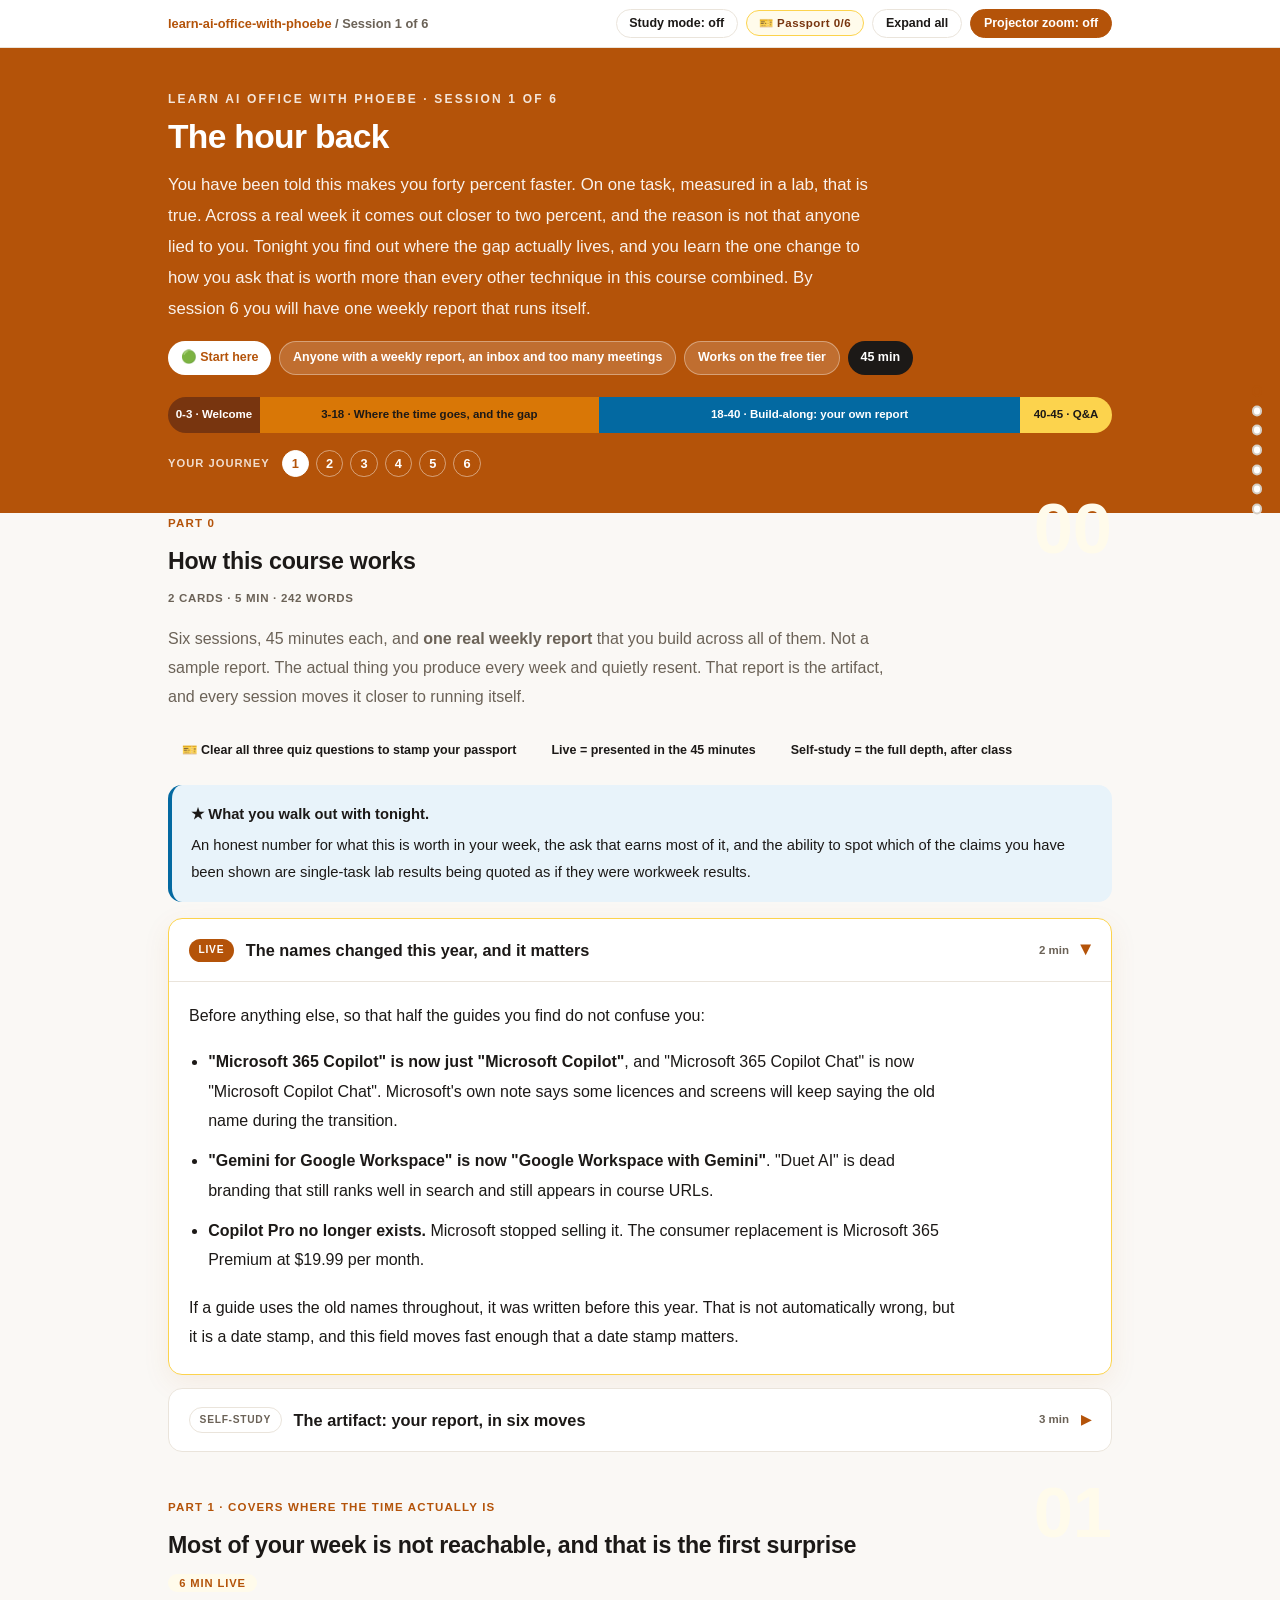
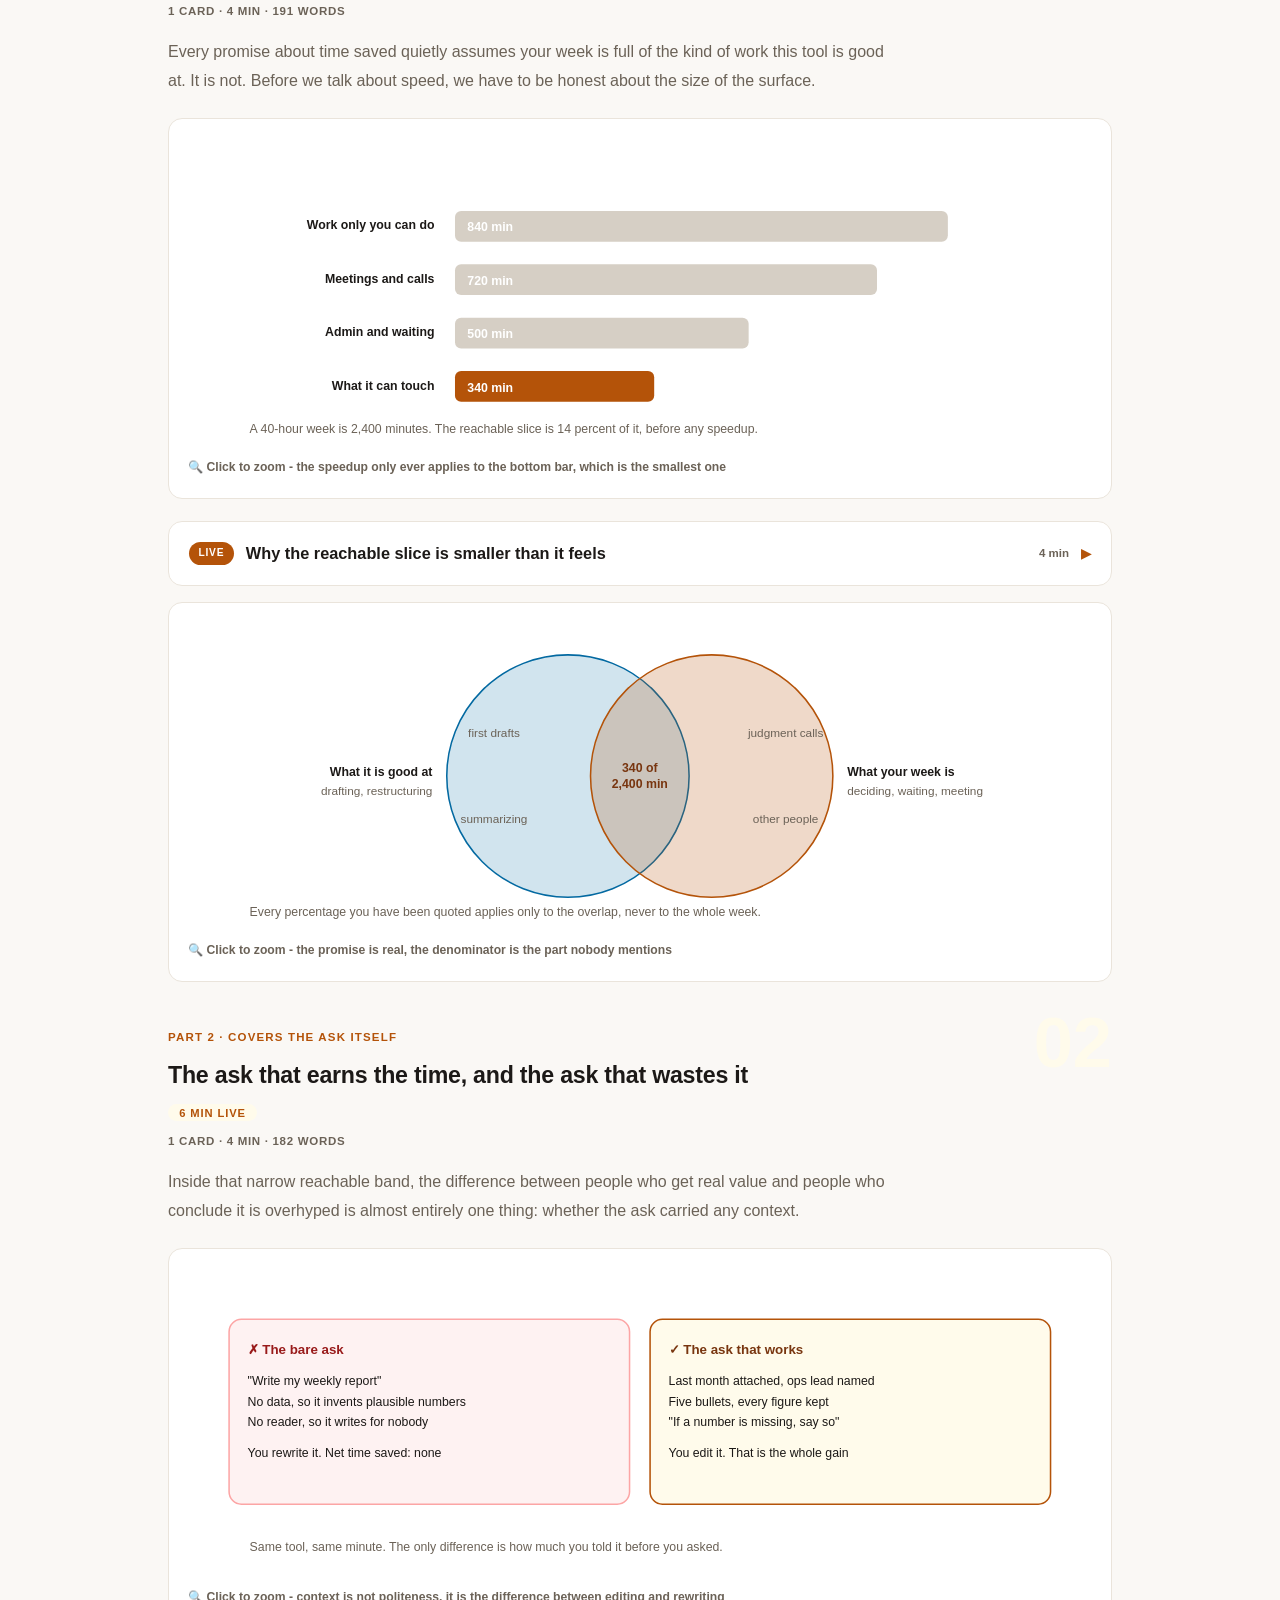
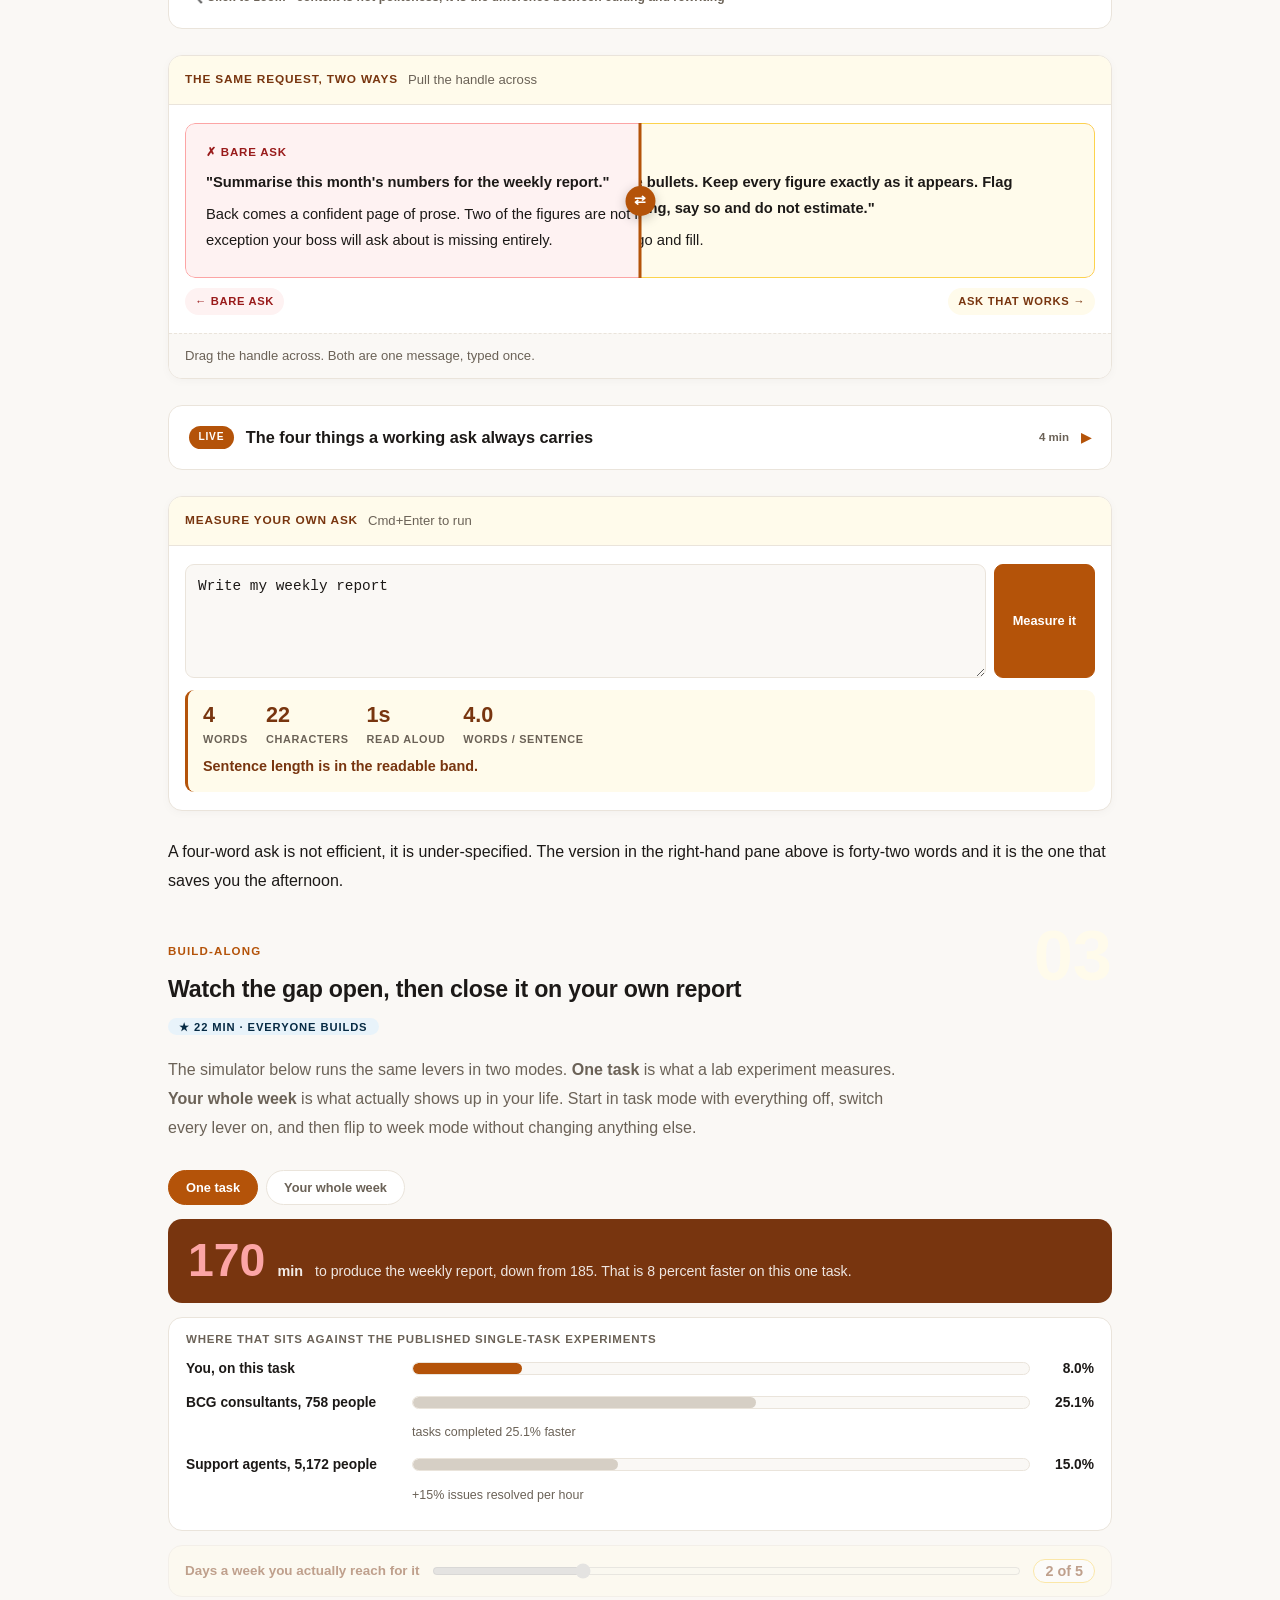
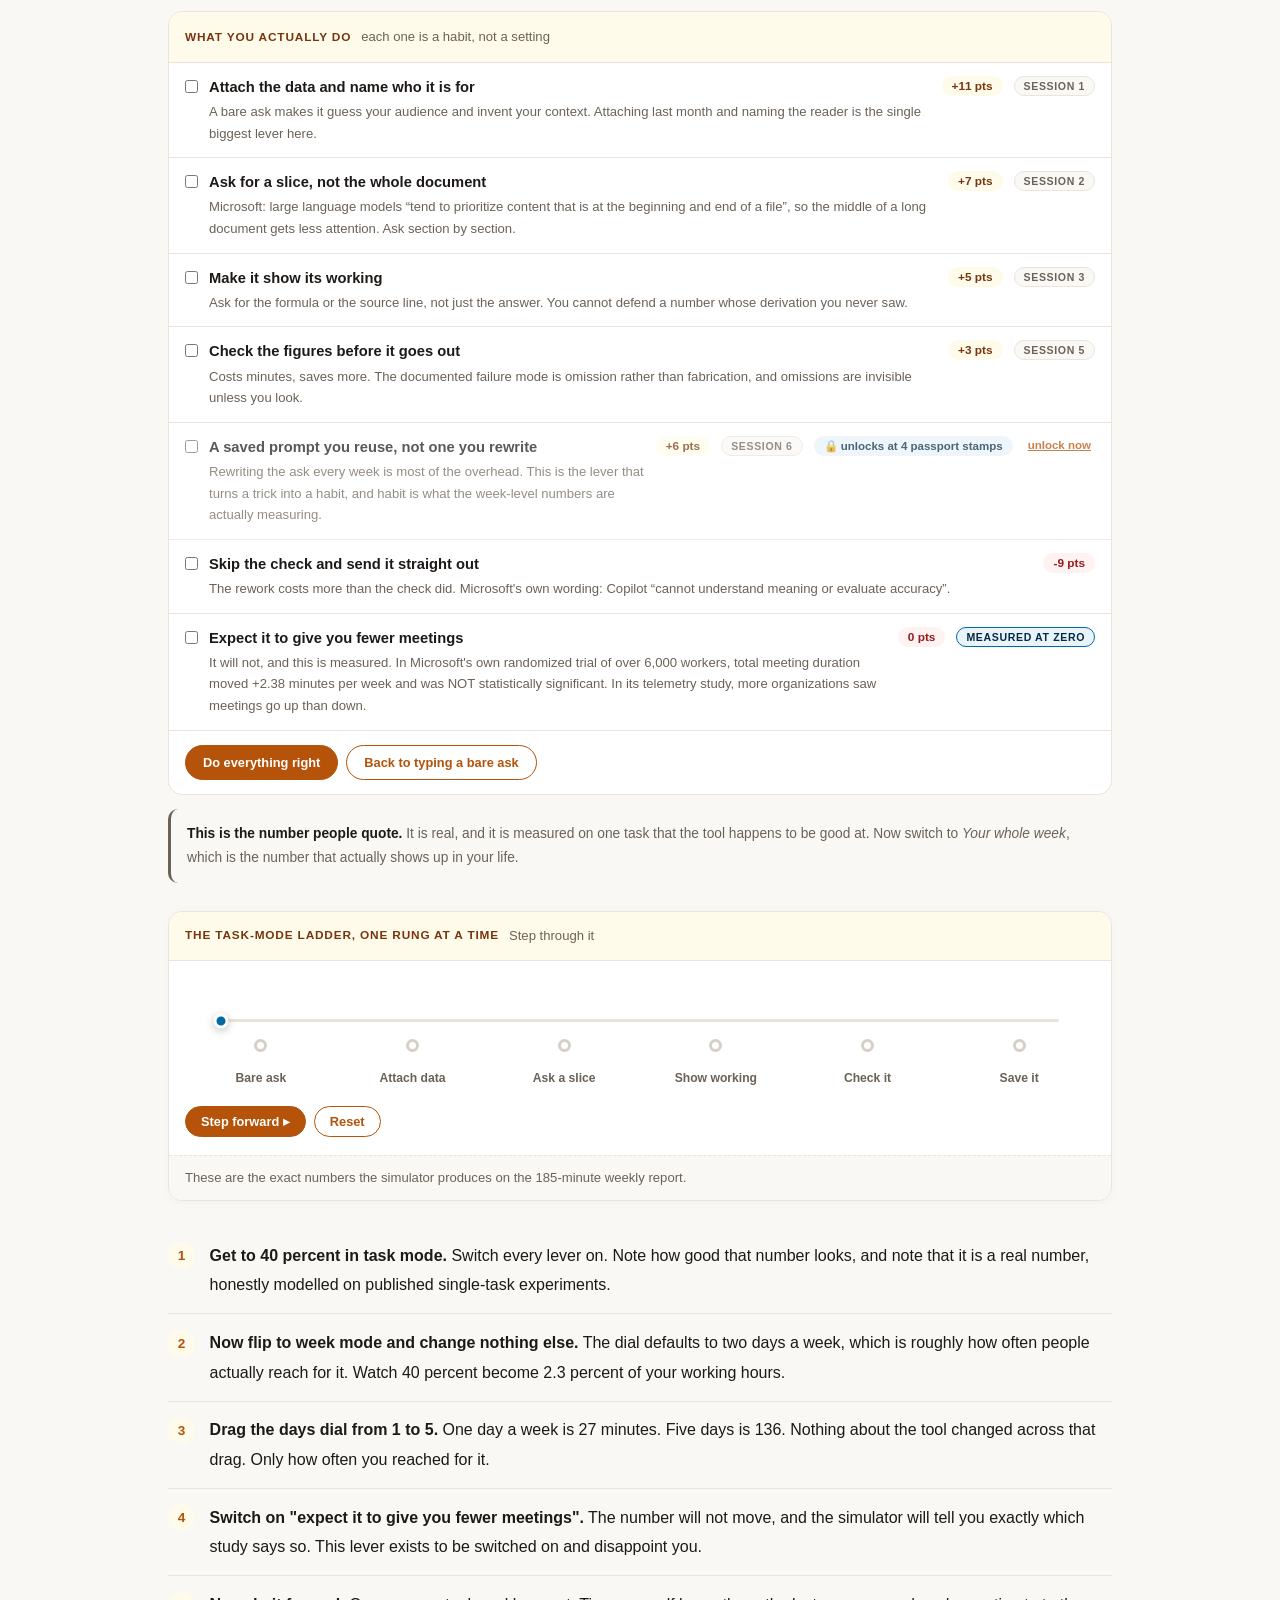
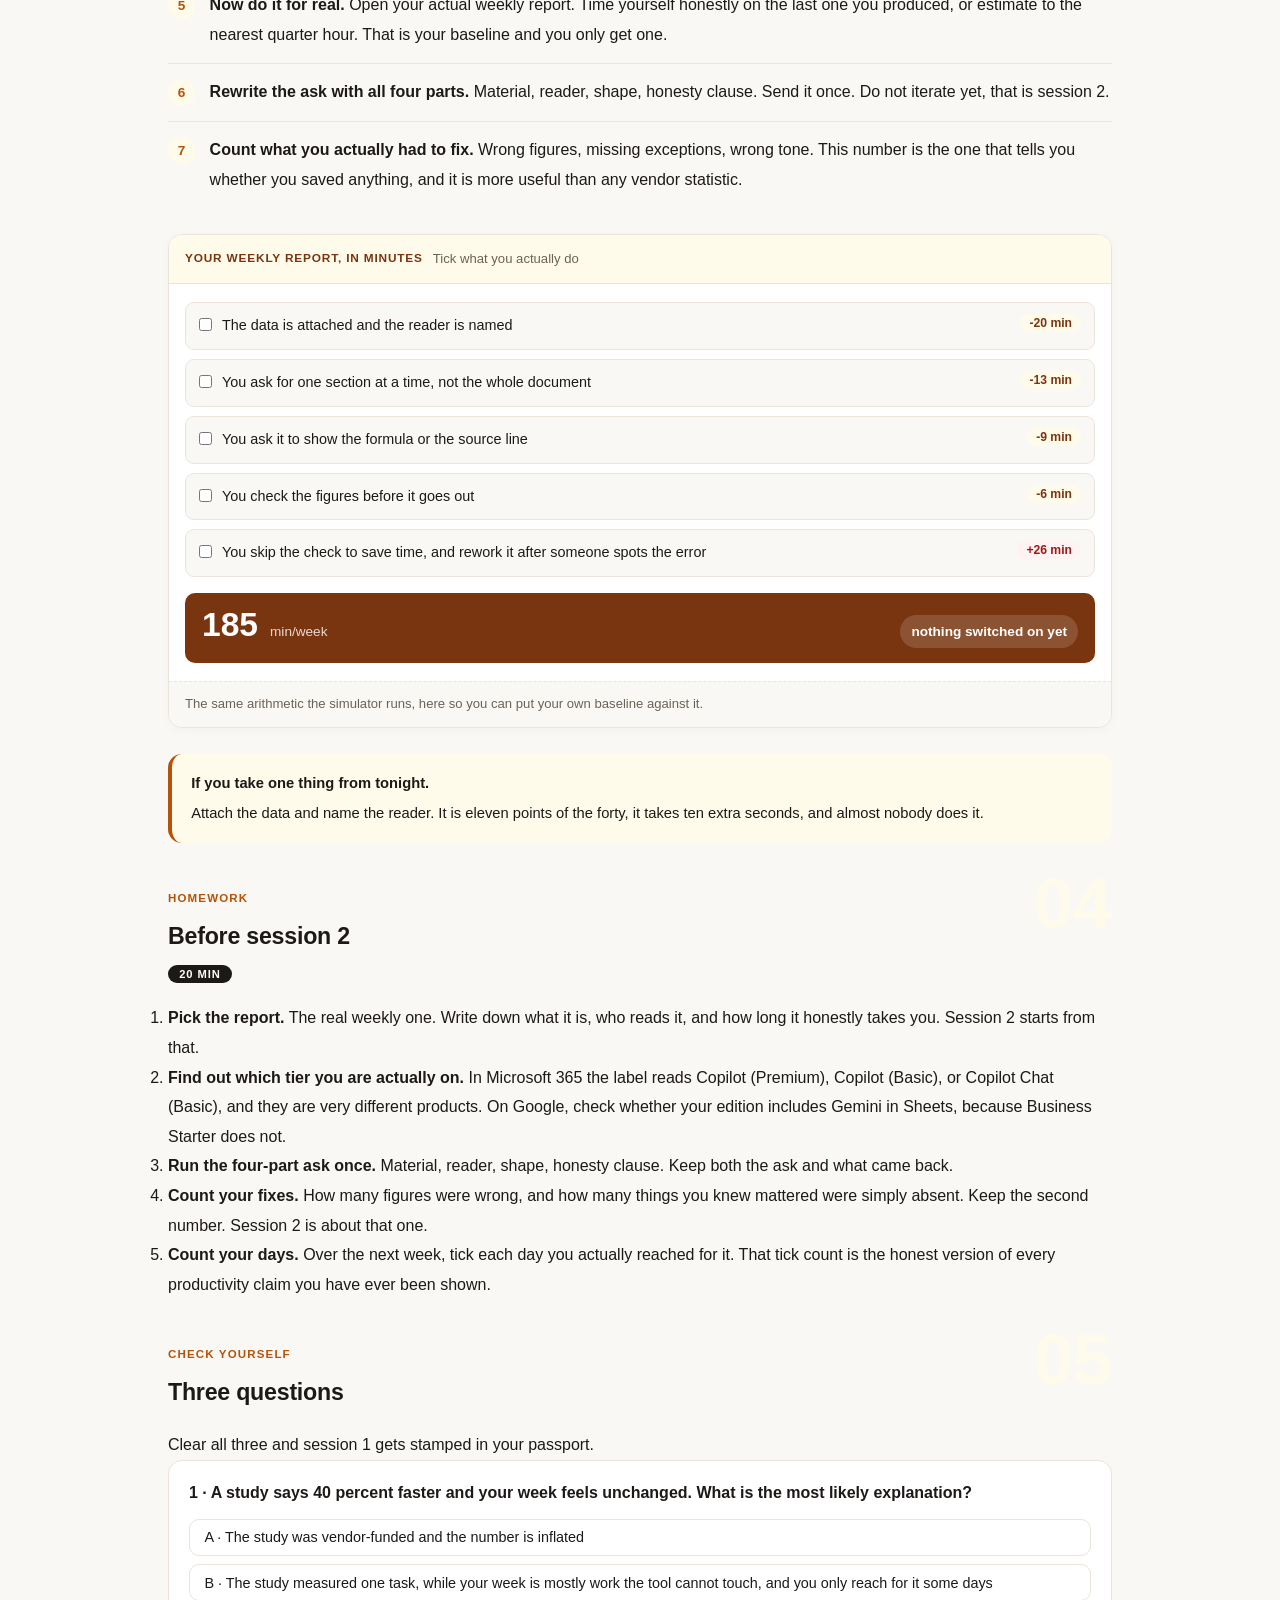
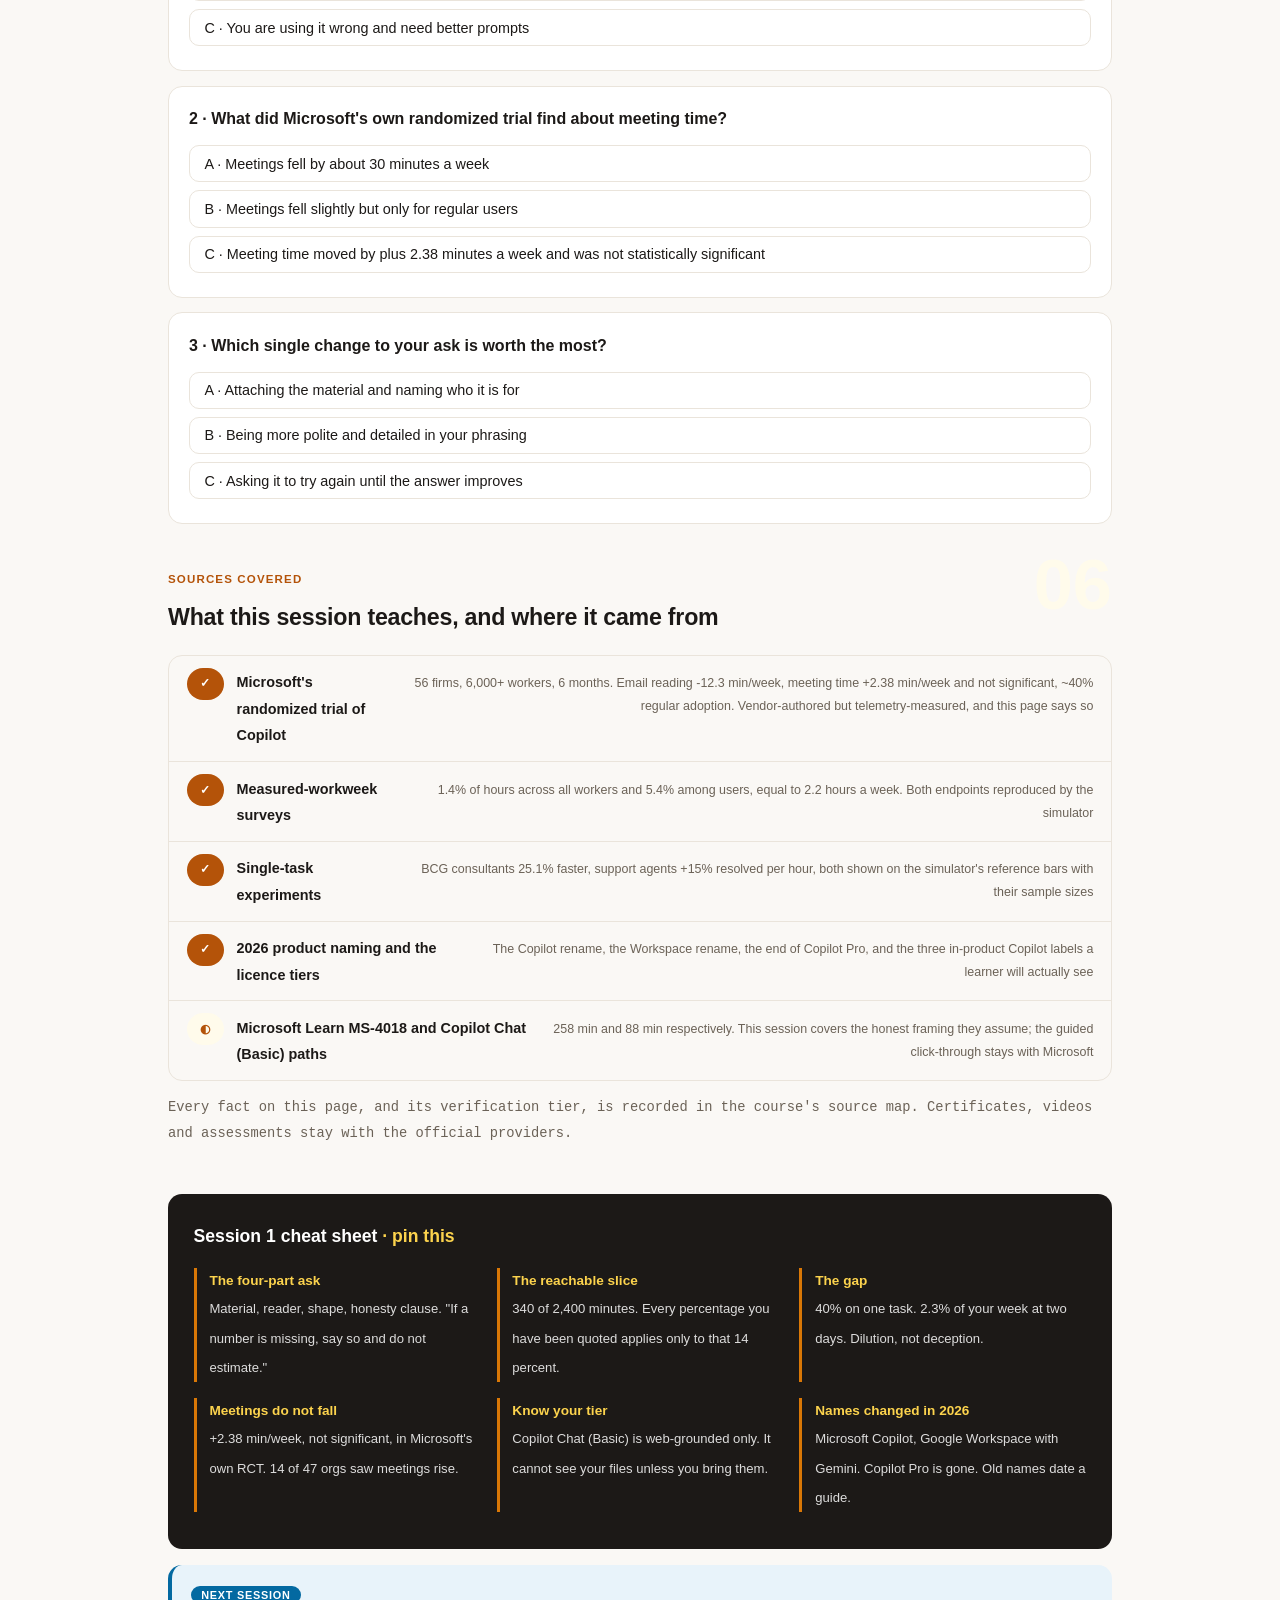
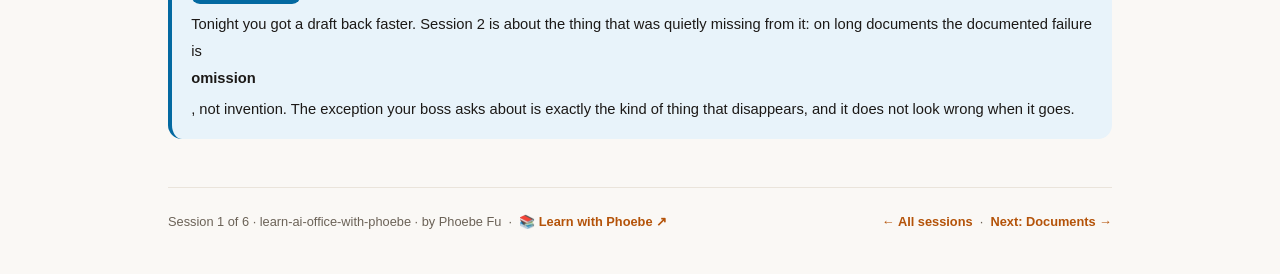
==== commit 9d5964e6: "Fix unreadable pills and labels: white text on the amber fill The "Real world" pill, build-along ste" ====
--- a/courses/01-the-hour-back.html
+++ b/courses/01-the-hour-back.html
@@ -19,7 +19,7 @@
 <meta name="twitter:image" content="https://phoebefu6.github.io/learn-ai-office-with-phoebe/assets/og-cover.png">
 <!-- social:end -->
 <title>Session 1 · The hour back - learn ai office with phoebe</title>
-<link rel="stylesheet" href="../assets/style.css?v=5">
+<link rel="stylesheet" href="../assets/style.css?v=6">
 </head>
 <body>
 
--- a/assets/style.css
+++ b/assets/style.css
@@ -208,7 +208,7 @@
 .pill.solid { background: var(--indigo); color: #fff; }
 .pill.light { background: var(--indigo-50); color: var(--indigo); }
 .pill.inkpill { background: var(--ink); color: #fff; }
-.pill.amber, .pill.peach { background: var(--amber); color: var(--amber-ink); }
+.pill.amber, .pill.peach { background: var(--amber); color: #fff; }
 .pill.bare { color: var(--faint); }
 
 /* ---------- 4D grid ---------- */
@@ -266,7 +266,7 @@
   padding: .15rem .7rem;
 }
 .prompt-box.bad .label { background: var(--faint); color: var(--ink); }
-.prompt-box.good .label { background: var(--amber); color: var(--amber-ink); }
+.prompt-box.good .label { background: var(--amber); color: #fff; }
 .copy-btn {
   position: absolute;
   top: .7rem;
@@ -283,7 +283,7 @@
   transition: background .15s ease;
 }
 .copy-btn:hover { background: rgba(255,255,255,.22); }
-.copy-btn.copied { background: var(--amber); border-color: var(--amber); color: var(--amber-ink); }
+.copy-btn.copied { background: var(--amber); border-color: var(--amber); color: #fff; }
 
 /* ---------- demo steps ---------- */
 .steps { counter-reset: step; margin: .6rem 0 1rem; }
@@ -335,7 +335,7 @@
 .callout.example .ex-pill {
   display: inline-block;
   background: var(--amber);
-  color: var(--amber-ink);
+  color: #fff;
   border-radius: 999px;
   padding: .15rem .7rem;
   font-size: .68rem;
@@ -677,7 +677,7 @@
   font-family: inherit; transition: all .14s ease; white-space: nowrap;
 }
 .sql-btn:hover { background: rgba(255,255,255,.2); }
-.sql-btn.sql-run { background: var(--amber); color: var(--amber-ink); border-color: var(--amber); }
+.sql-btn.sql-run { background: var(--amber); color: #fff; border-color: var(--amber); }
 .sql-btn.sql-run:hover { filter: brightness(1.05); }
 .sql-label {
   display: block;
@@ -931,7 +931,7 @@
   z-index: 2;
 }
 .hs-pin:hover { transform: translate(-50%, -50%) scale(1.18); }
-.hs-pin.on { background: var(--amber); color: var(--amber-ink); }
+.hs-pin.on { background: var(--amber); color: #fff; }
 .hs-pin::before {
   content: ""; position: absolute; inset: -7px; border-radius: 999px;
   border: 2px solid var(--indigo); opacity: 0;
@@ -1077,7 +1077,7 @@
   padding: 4px 11px; border-radius: 999px;
   background: rgba(255,255,255,.15);
 }
-.stakes-read .sk-delta.good { background: var(--amber); color: var(--amber-ink); }
+.stakes-read .sk-delta.good { background: var(--amber); color: #fff; }
 .stakes-read .sk-delta.bad { background: #FCA5A5; color: #7f1d1d; }
 
 /* --- 6. scorecard: halfway self-grade ------------------ */
@@ -1113,7 +1113,7 @@
   background: var(--indigo-50); color: var(--indigo-deep);
   border: 1px solid var(--indigo-soft); cursor: default;
 }
-.pp-pill.full { background: var(--amber); color: var(--amber-ink); border-color: var(--amber); }
+.pp-pill.full { background: var(--amber); color: #fff; border-color: var(--amber); }
 .pp-strip { display: flex; gap: 10px; flex-wrap: wrap; margin: 18px 0 6px; }
 .pp-stamp {
   display: flex; flex-direction: column; align-items: center; gap: 6px;
@@ -1140,7 +1140,7 @@
   display: inline-block; margin-bottom: 7px;
   font: 800 0.68rem Inter, sans-serif; letter-spacing: .07em;
   text-transform: uppercase; padding: 3px 10px; border-radius: 999px;
-  background: var(--amber); color: var(--amber-ink);
+  background: var(--amber); color: #fff;
 }
 
 /* --- mobile floor (desktop is the product) ------------- */
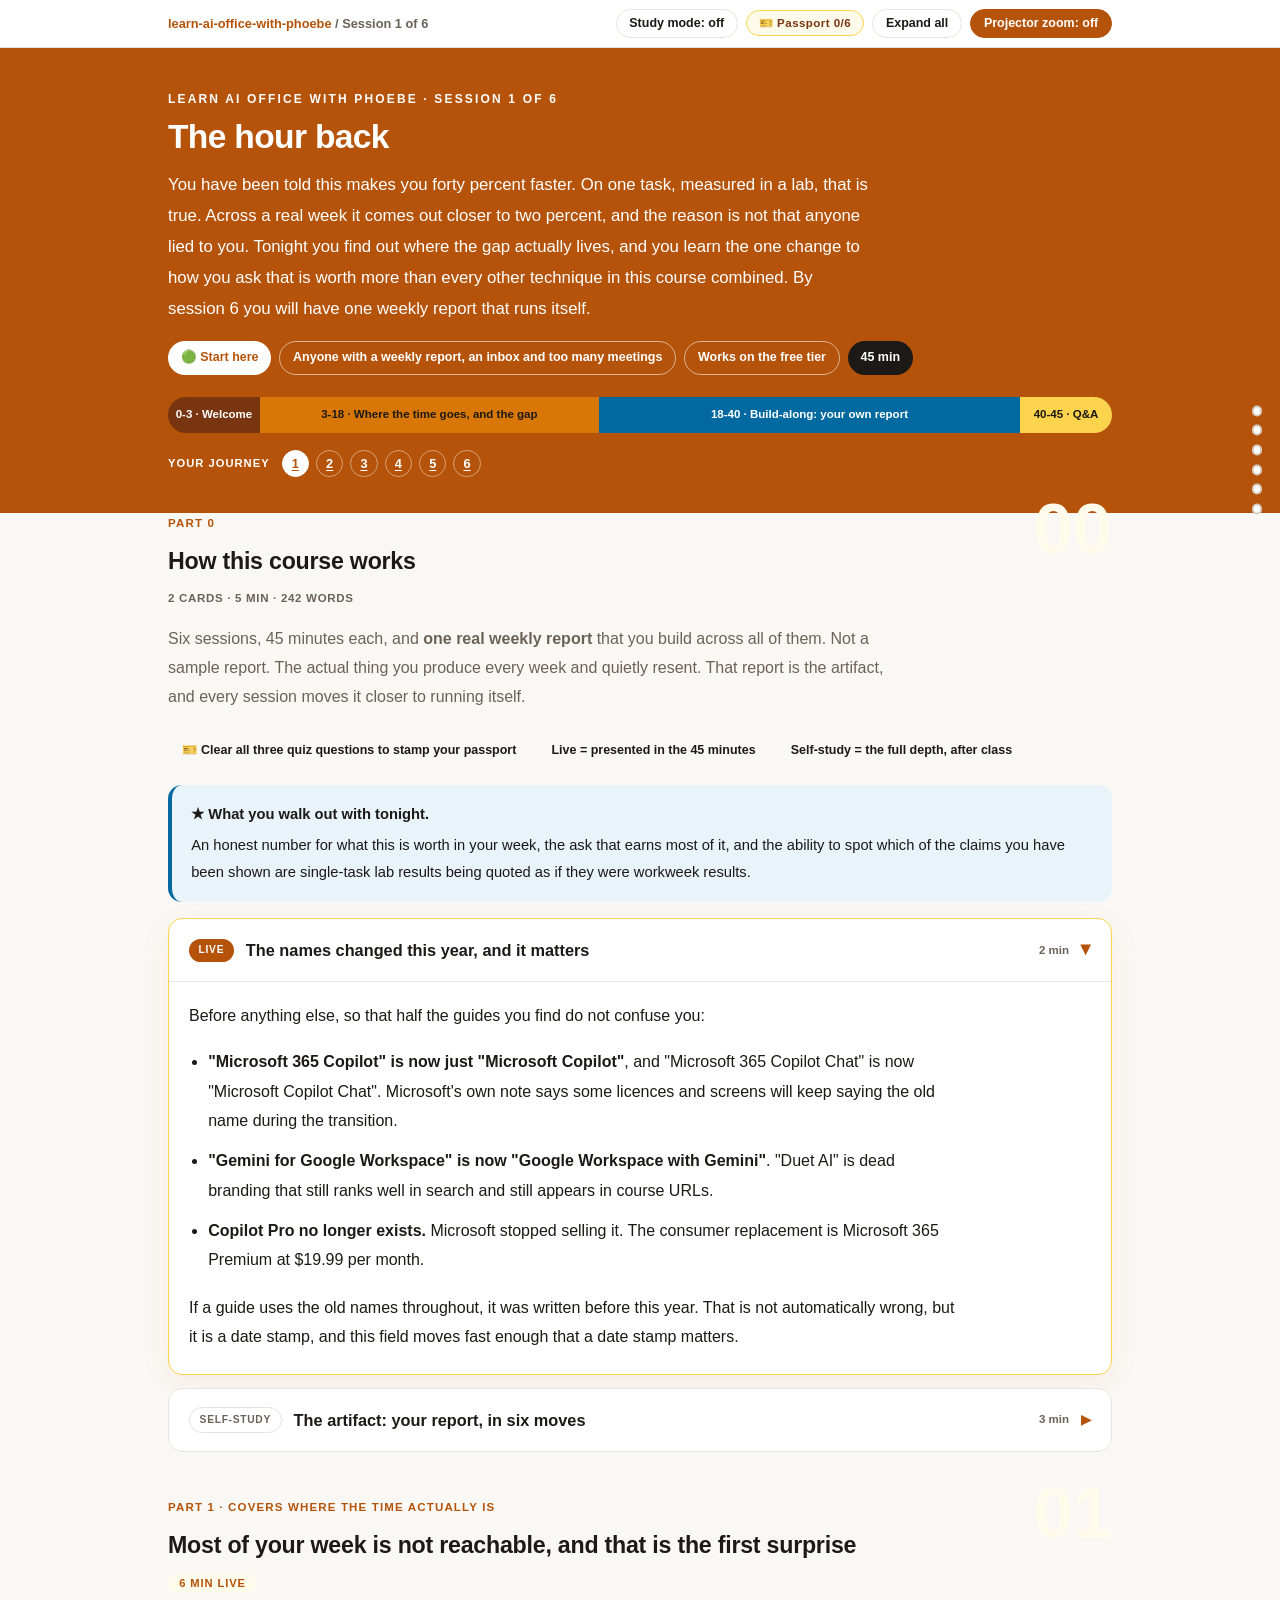
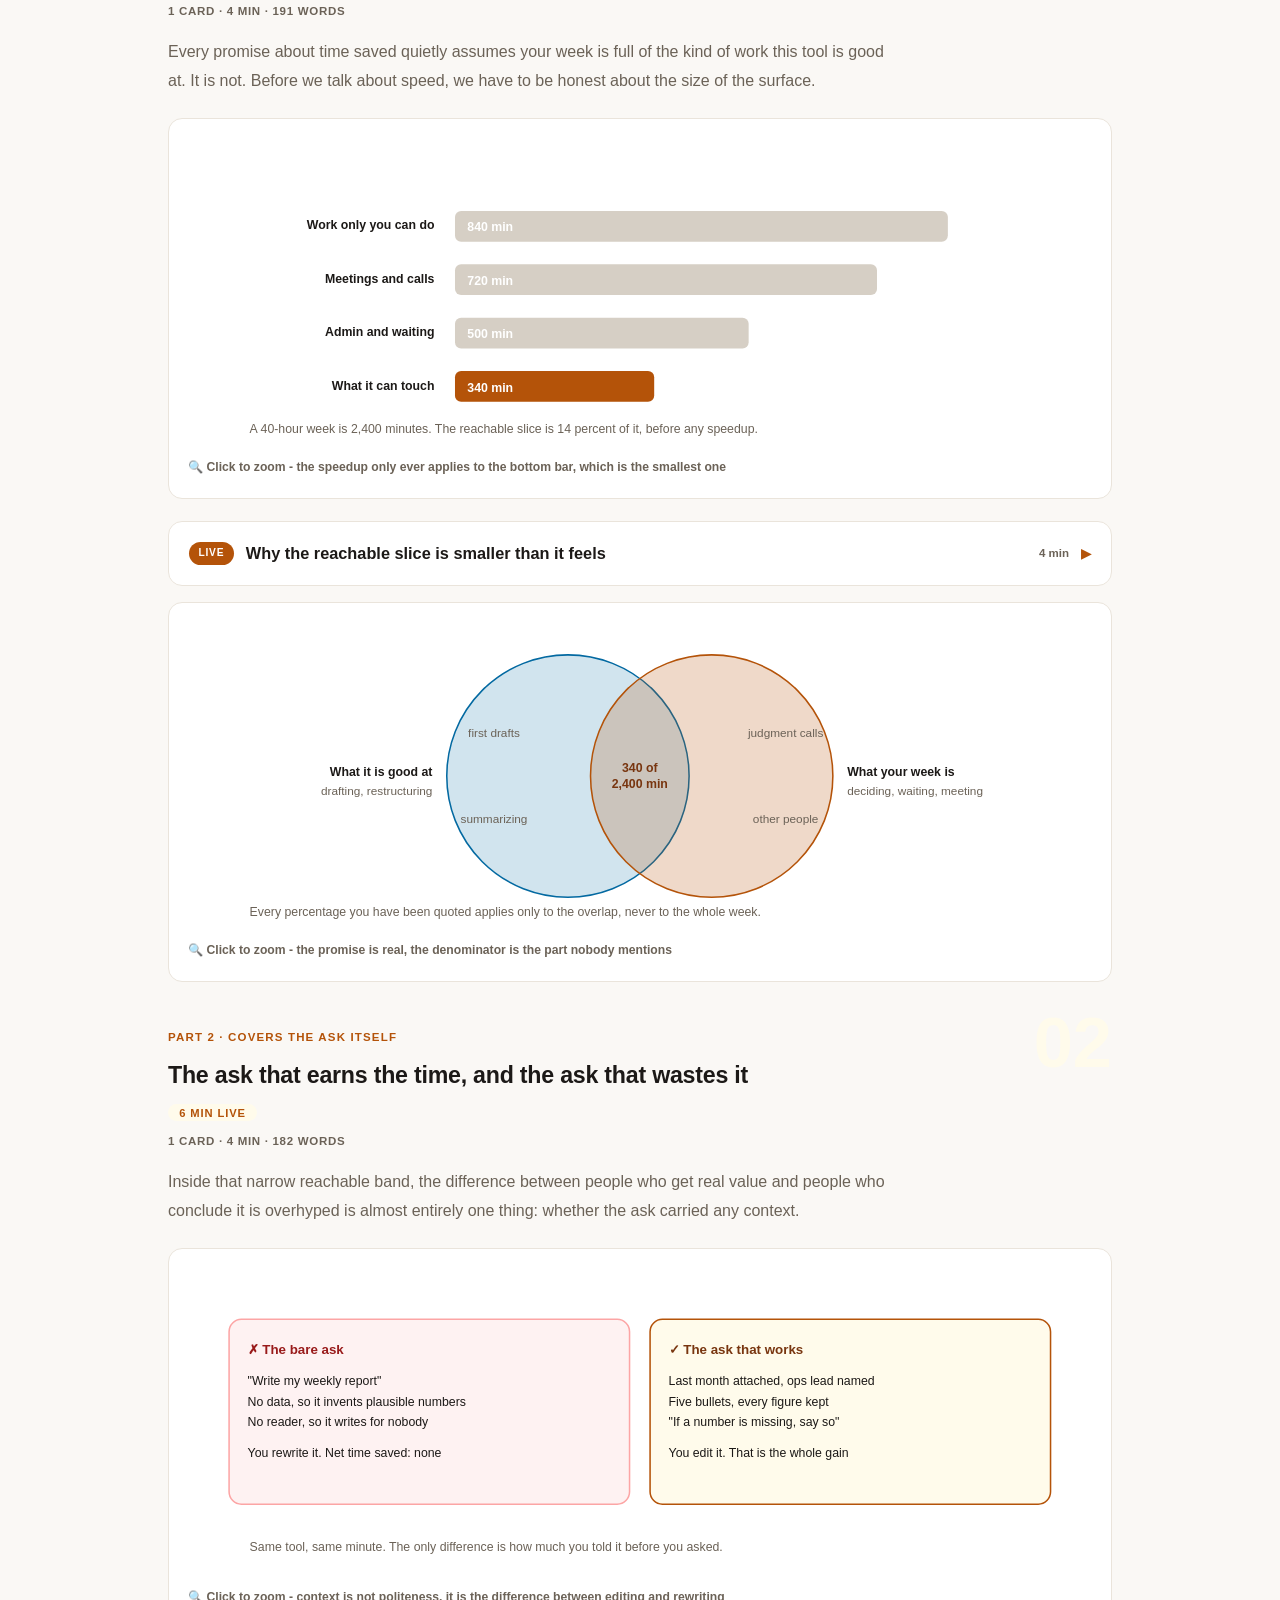
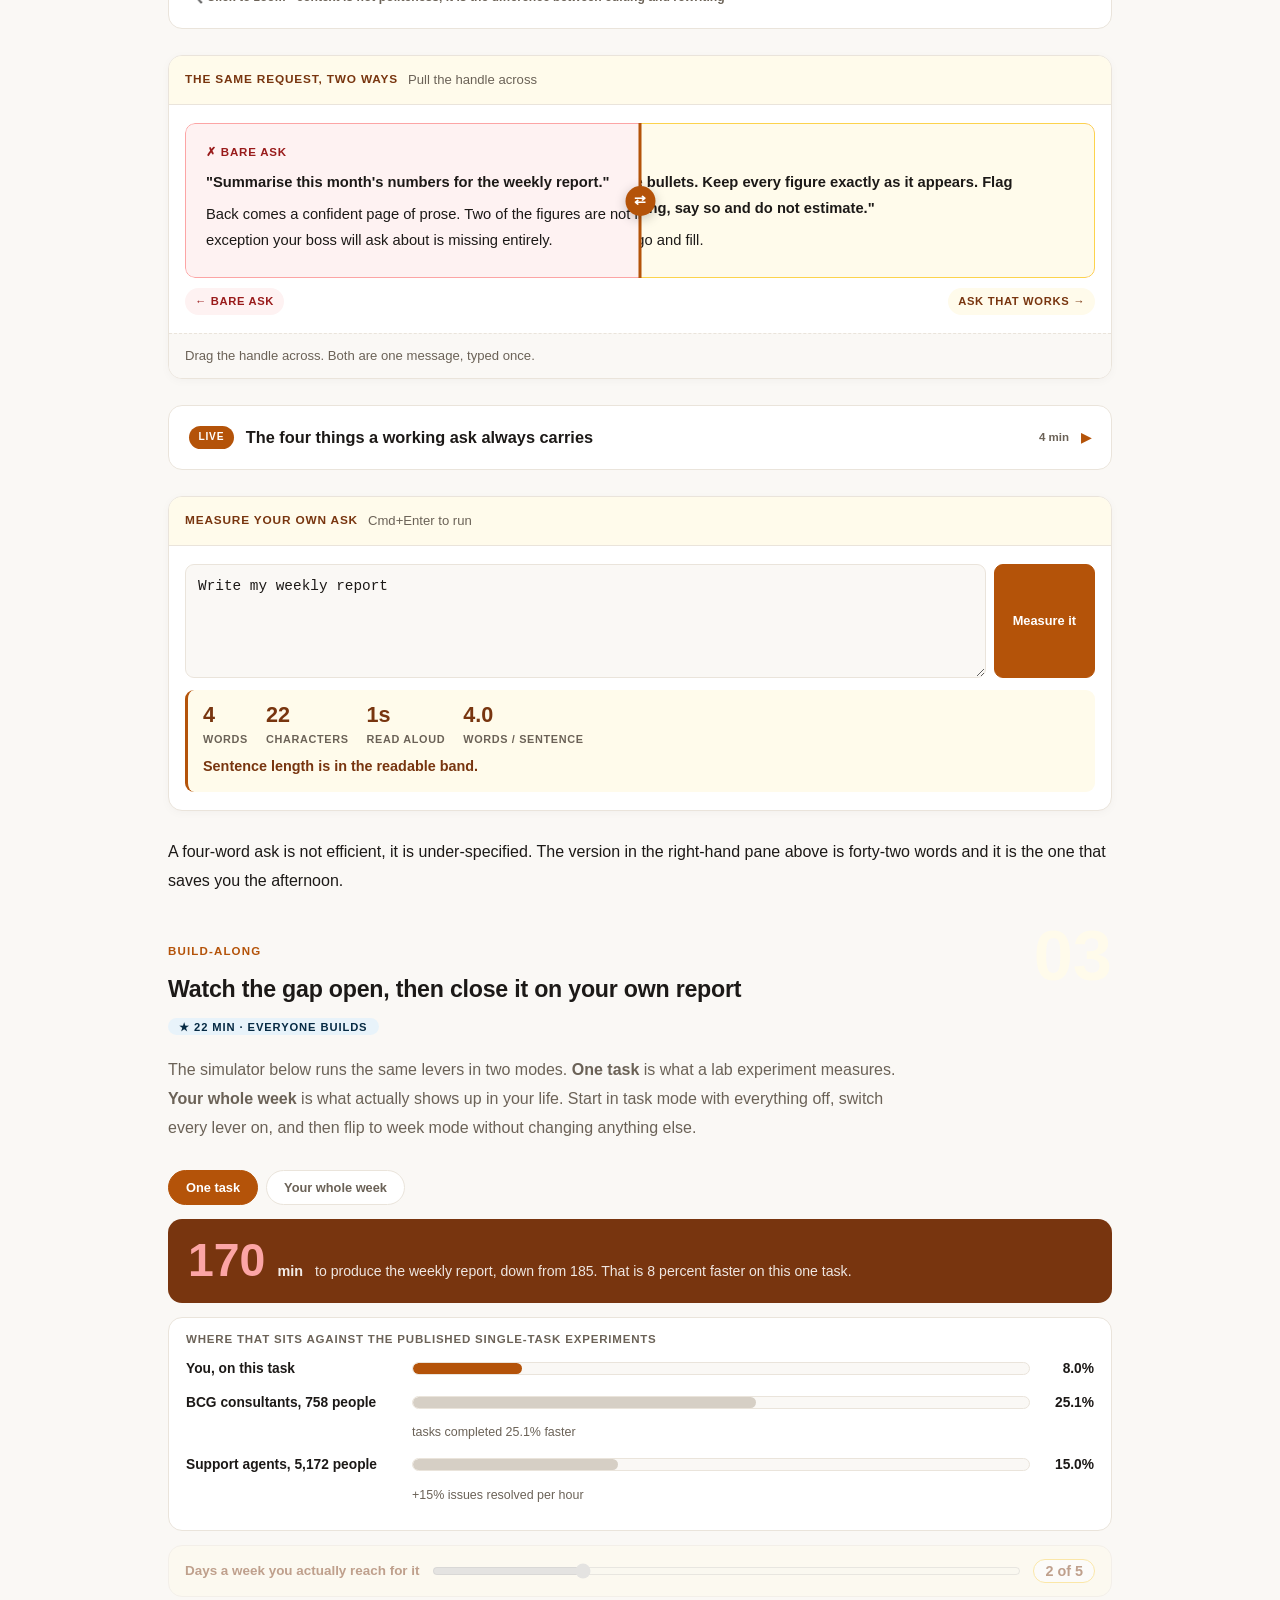
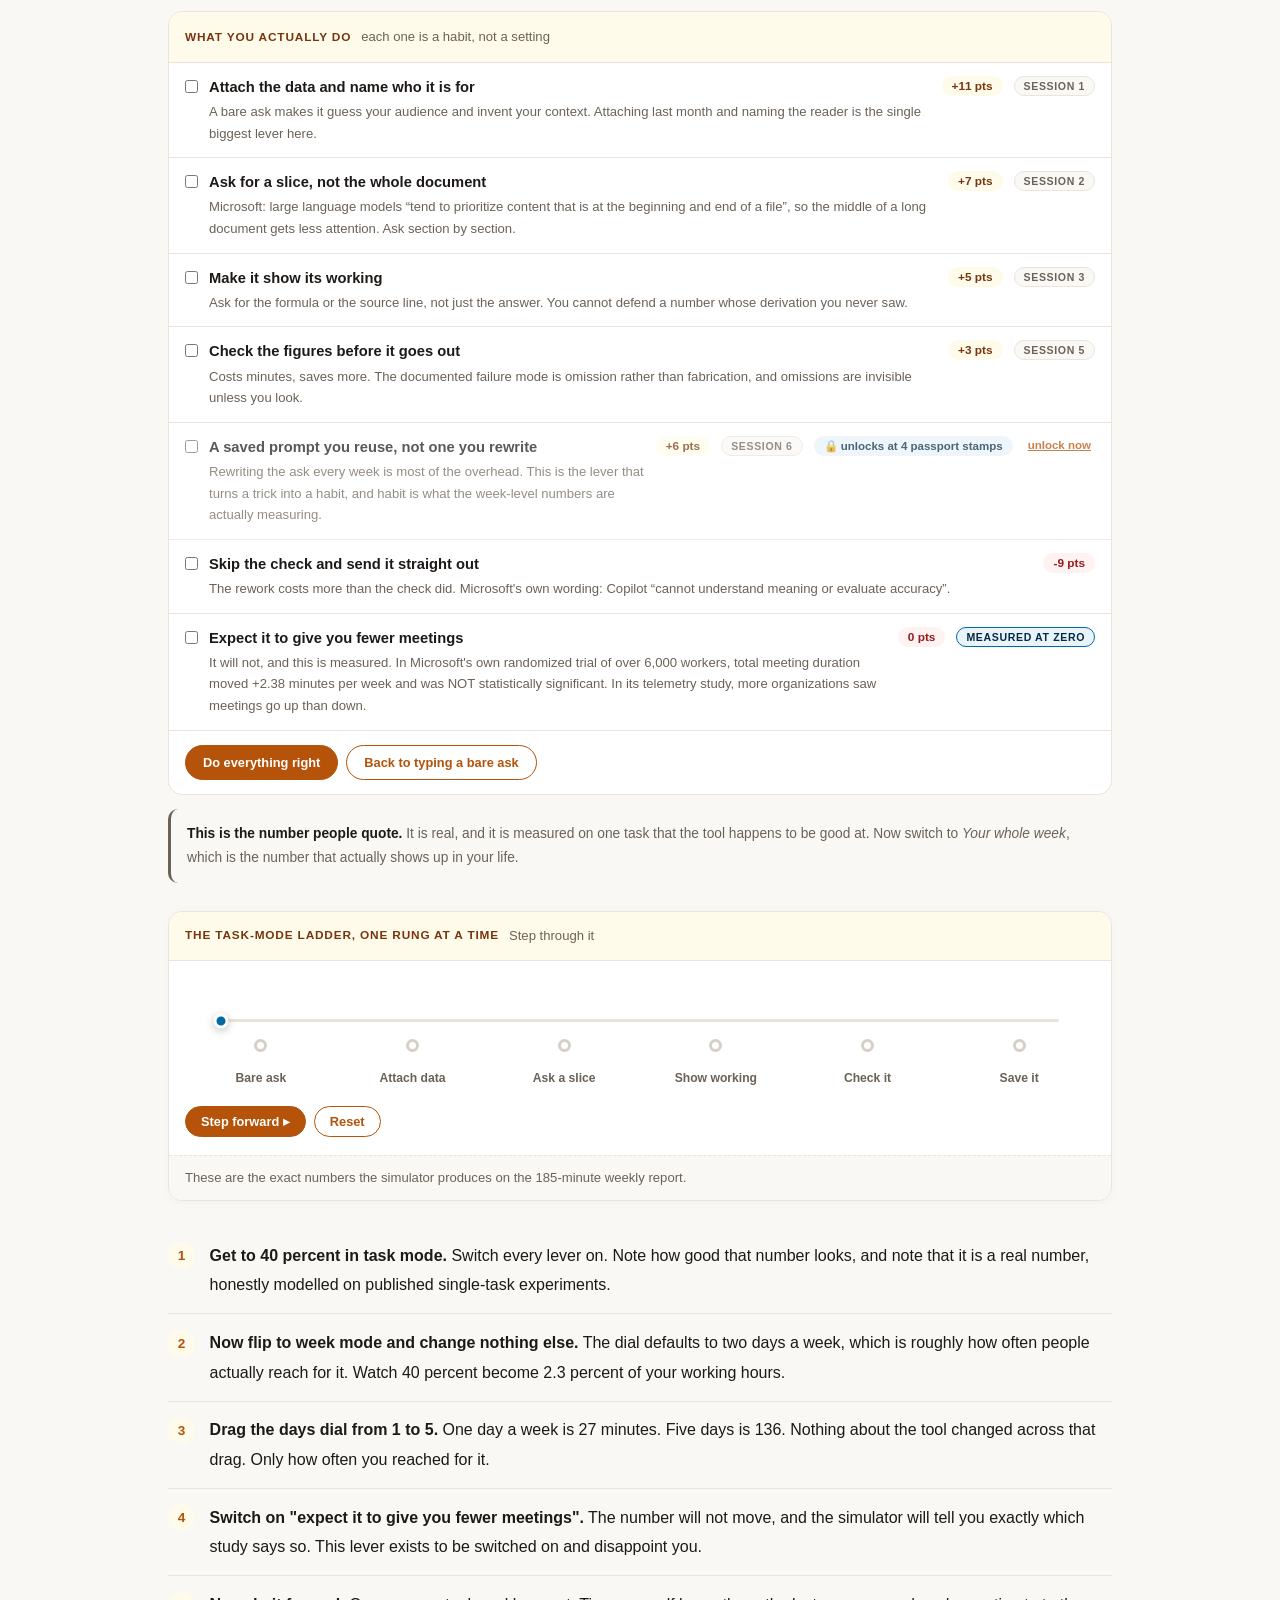
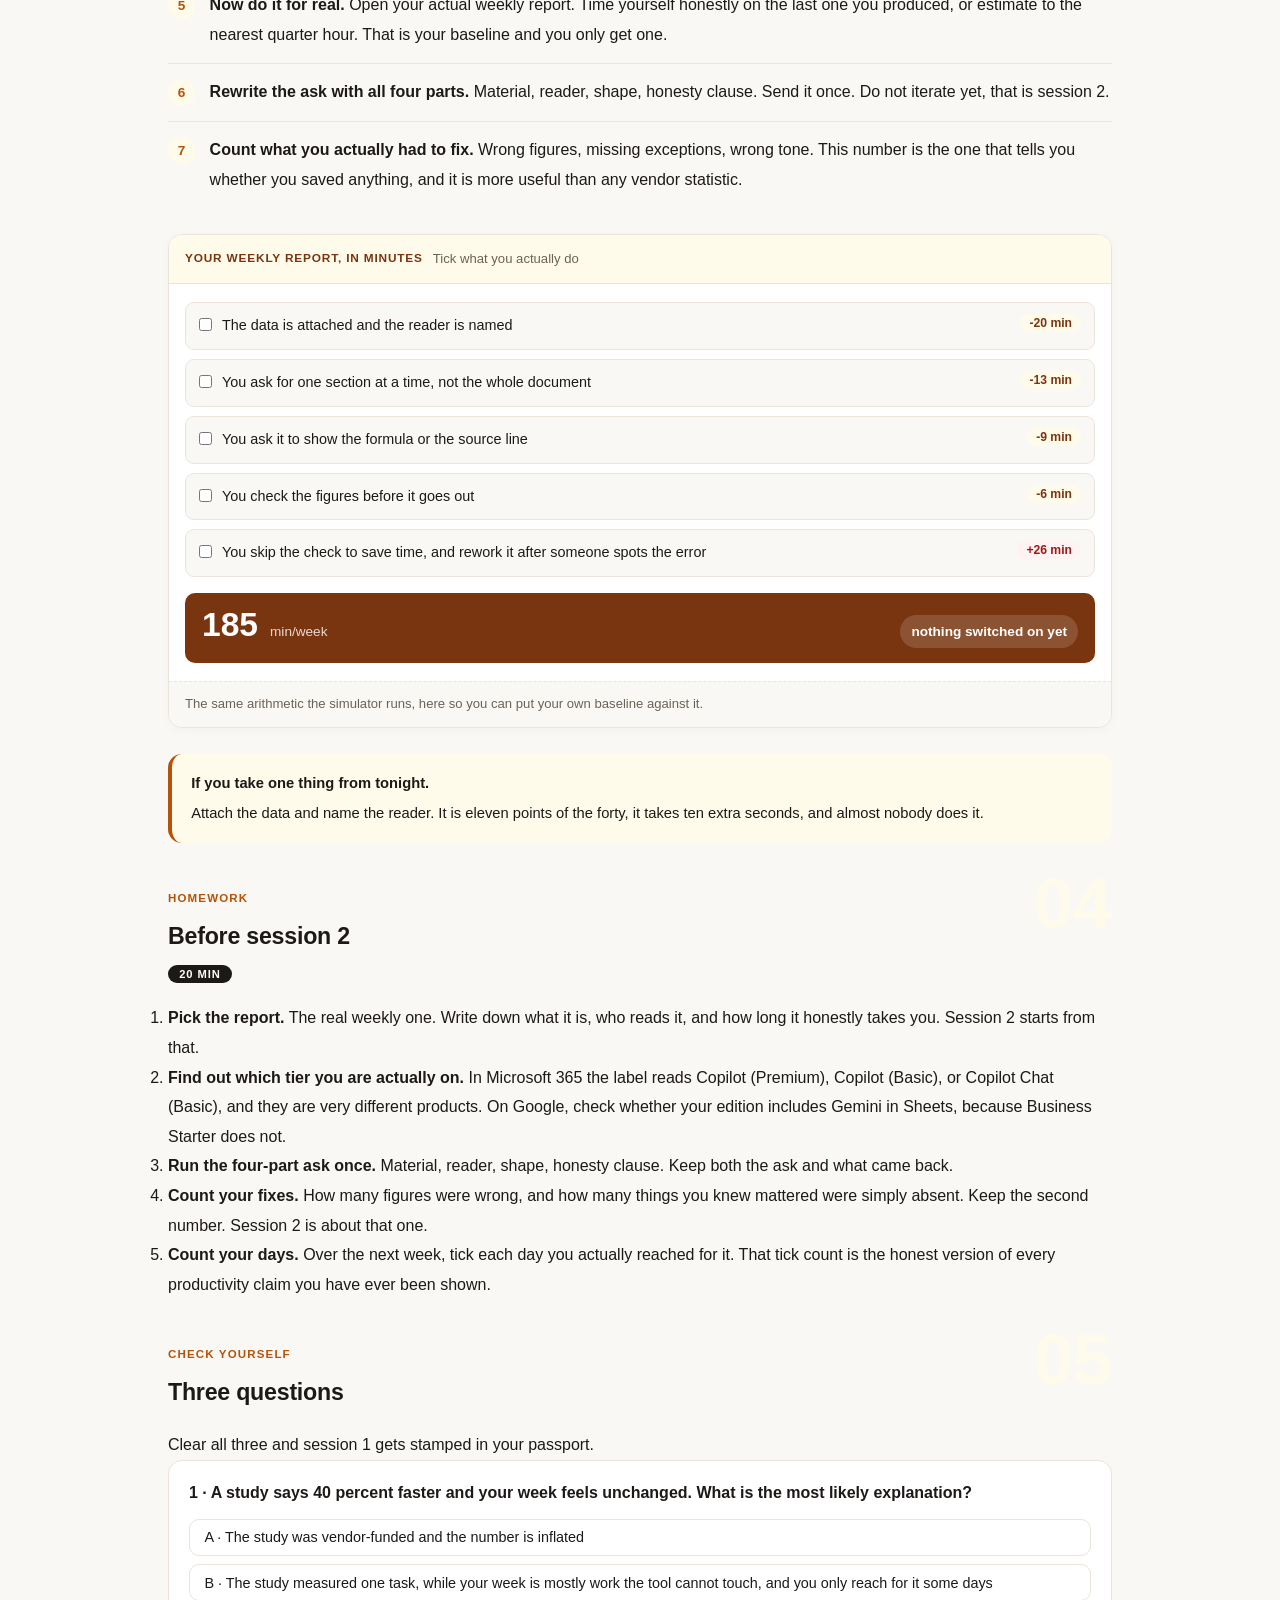
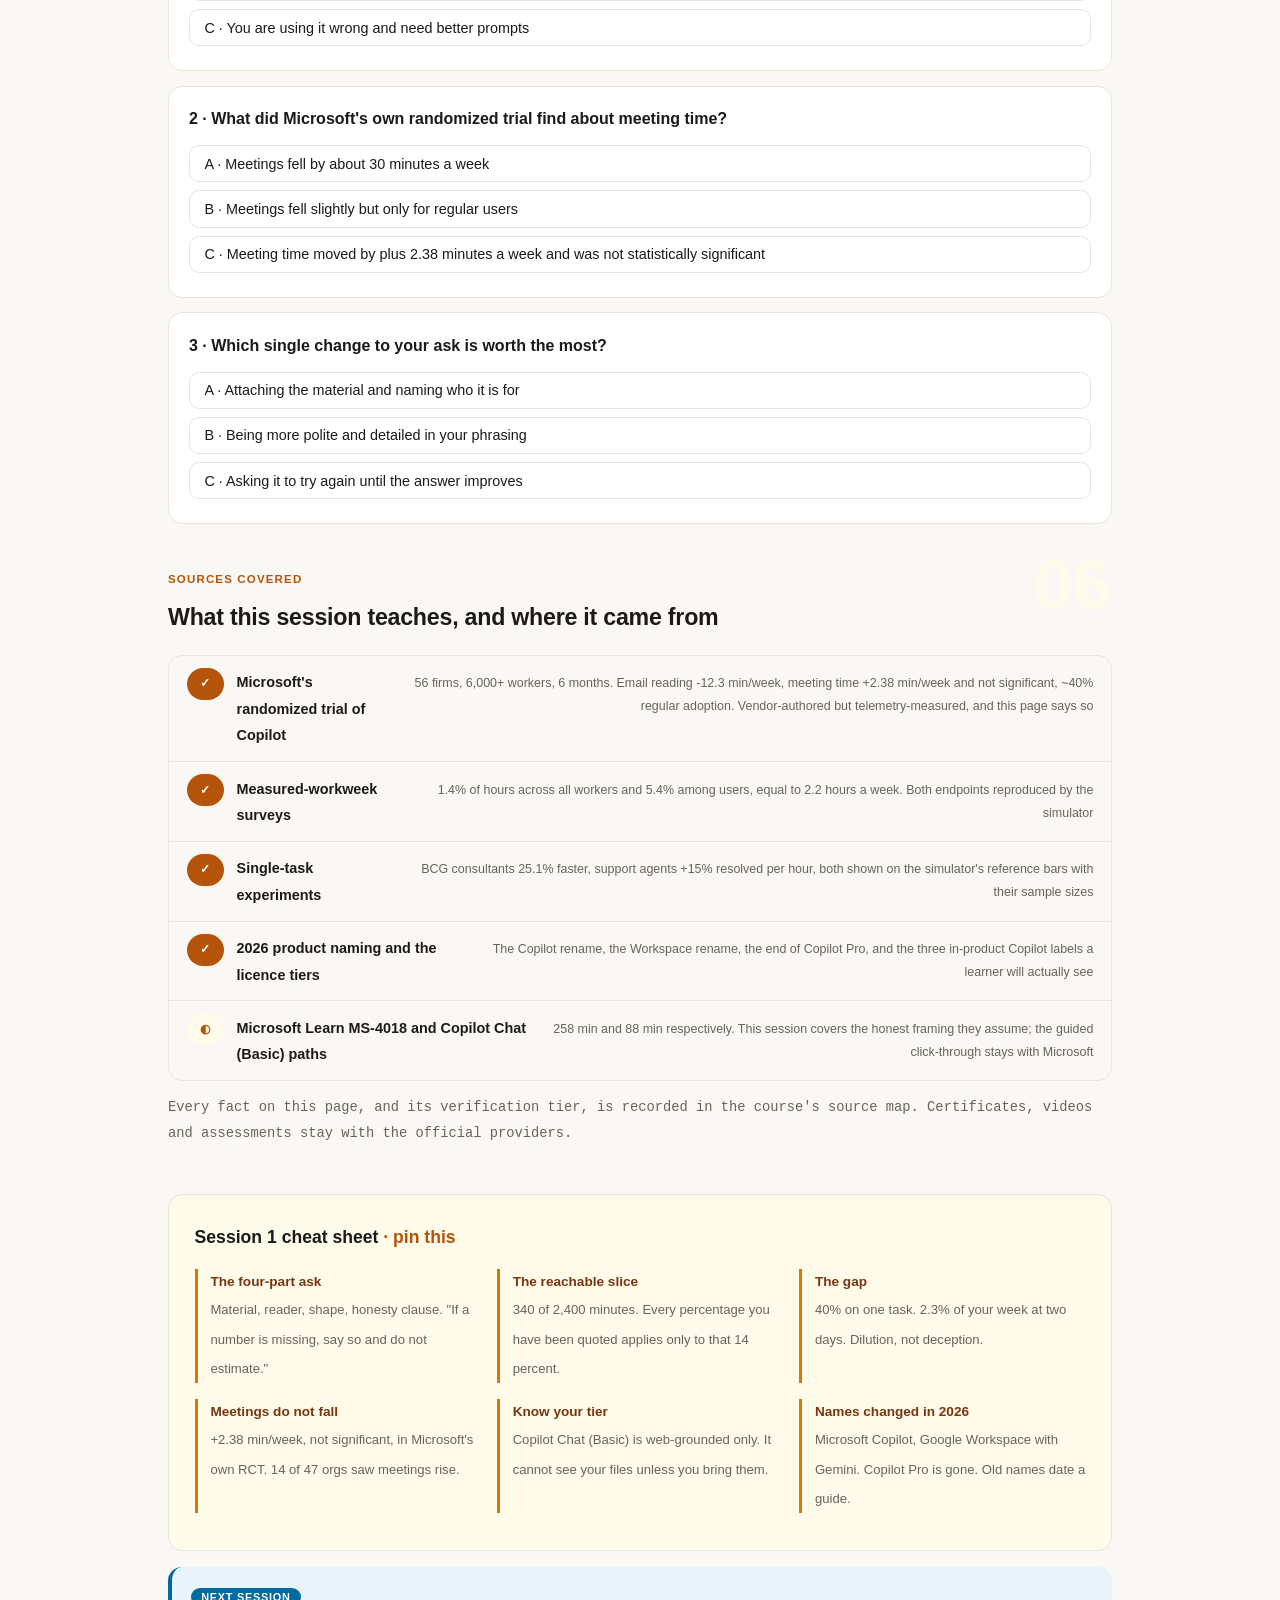
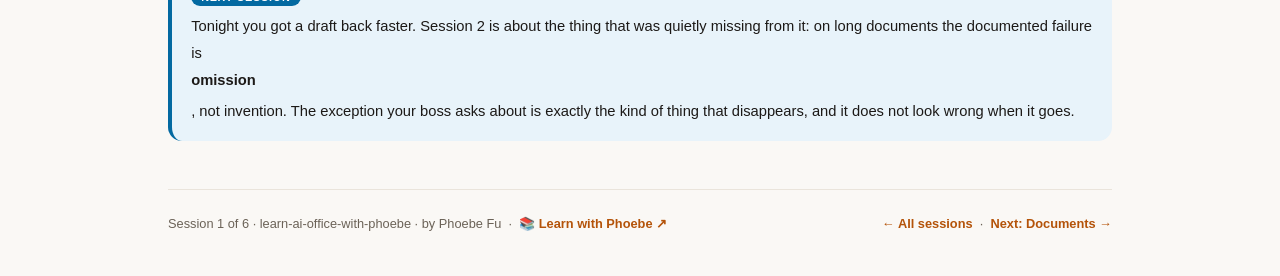
==== commit a0607755: "Light surfaces everywhere: lightbox, cheat panel, code boxes; contrast and phone-width fixes Every d" ====
--- a/courses/01-the-hour-back.html
+++ b/courses/01-the-hour-back.html
@@ -19,7 +19,7 @@
 <meta name="twitter:image" content="https://phoebefu6.github.io/learn-ai-office-with-phoebe/assets/og-cover.png">
 <!-- social:end -->
 <title>Session 1 · The hour back - learn ai office with phoebe</title>
-<link rel="stylesheet" href="../assets/style.css?v=6">
+<link rel="stylesheet" href="../assets/style.css?v=22">
 </head>
 <body>
 
@@ -377,7 +377,7 @@
 
 </main>
 
-<script src="../assets/app.js?v=1"></script>
+<script src="../assets/app.js?v=22"></script>
 <script src="../assets/office-live.js?v=1"></script>
 </body>
 </html>
--- a/assets/style.css
+++ b/assets/style.css
@@ -16,8 +16,8 @@
   --amber-ink: #062A43;
   --amber-50: #E8F3FA;
   --paper: #FAF8F5;
-  --code-bg: #1A1512;
-  --code-ink: #E8DFD5;
+  --code-bg: #FFFBEB;
+  --code-ink: #1C1917;
   --radius: 14px;
 }
 
@@ -47,7 +47,7 @@
   font-size: .75rem;
   letter-spacing: .18em;
   text-transform: uppercase;
-  opacity: .85;
+  opacity: 1;
   font-weight: 600;
 }
 .masthead h1 {
@@ -58,7 +58,7 @@
   letter-spacing: -.02em;
 }
 .masthead h1 .accent { color: inherit; }
-.masthead .sub { font-size: 1.05rem; opacity: .92; max-width: 44rem; }
+.masthead .sub { font-size: 1.05rem; opacity: 1; max-width: 44rem; }
 
 .chip-row { display: flex; flex-wrap: wrap; gap: .5rem; margin-top: 1.1rem; }
 .chip {
@@ -72,7 +72,7 @@
   white-space: nowrap;
 }
 .chip.level { background: #fff; color: var(--indigo); }
-.chip.audience { background: rgba(255,255,255,.16); color: #fff; border: 1px solid rgba(255,255,255,.35); }
+.chip.audience { background: rgba(255,255,255,.08); color: #fff; border: 1px solid rgba(255,255,255,.35); }
 .chip.time { background: var(--ink); color: #fff; font-variant-numeric: tabular-nums; }
 
 
@@ -209,7 +209,7 @@
 .pill.light { background: var(--indigo-50); color: var(--indigo); }
 .pill.inkpill { background: var(--ink); color: #fff; }
 .pill.amber, .pill.peach { background: var(--amber); color: #fff; }
-.pill.bare { color: var(--faint); }
+.pill.bare { color: var(--muted); }
 
 /* ---------- 4D grid ---------- */
 .grid-2 { display: grid; grid-template-columns: repeat(auto-fit, minmax(15rem, 1fr)); gap: .8rem; margin: .5rem 0 1rem; }
@@ -238,10 +238,11 @@
 table.clean td:first-child { font-weight: 600; }
 
 /* ---------- prompt boxes ---------- */
-.prompt-box {
+.prompt-box{
   position: relative;
-  background: var(--code-bg);
-  color: var(--code-ink);
+  background: #FFFBEB;
+  border: 1px solid #EAE4DB;
+  color: #1C1917;
   border-radius: var(--radius);
   padding: 1.1rem 1.2rem;
   margin: 1rem 0 1.2rem;
@@ -251,12 +252,12 @@
   white-space: pre-wrap;
   word-break: break-word;
 }
-.prompt-box .label {
+.prompt-box .label{
   position: absolute;
   top: -0.7rem;
   left: 1rem;
-  background: var(--indigo);
-  color: #fff;
+  background: #B45309;
+  color: #FFFFFF;
   font-family: "Inter", -apple-system, sans-serif;
   font-size: .68rem;
   font-weight: 700;
@@ -267,13 +268,13 @@
 }
 .prompt-box.bad .label { background: var(--faint); color: var(--ink); }
 .prompt-box.good .label { background: var(--amber); color: #fff; }
-.copy-btn {
+.copy-btn{
   position: absolute;
   top: .7rem;
   right: .7rem;
-  background: rgba(255,255,255,.1);
-  border: 1px solid rgba(255,255,255,.25);
-  color: #fff;
+  background: #FFFFFF;
+  border: 1px solid #EAE4DB;
+  color: #1C1917;
   border-radius: 999px;
   padding: .25rem .8rem;
   font-size: .72rem;
@@ -282,7 +283,7 @@
   font-family: "Inter", -apple-system, sans-serif;
   transition: background .15s ease;
 }
-.copy-btn:hover { background: rgba(255,255,255,.22); }
+.copy-btn:hover { background: #EAE4DB; }
 .copy-btn.copied { background: var(--amber); border-color: var(--amber); color: #fff; }
 
 /* ---------- demo steps ---------- */
@@ -372,11 +373,11 @@
   gap: .4rem;
 }
 
-.lightbox {
+.lightbox{
   position: fixed;
   inset: 0;
   z-index: 100;
-  background: rgba(28,25,23,.9);
+  background: rgba(250,248,245,.97);
   display: none;
   align-items: center;
   justify-content: center;
@@ -384,8 +385,10 @@
   cursor: zoom-out;
 }
 .lightbox.open { display: flex; }
-.lightbox .inner {
+.lightbox .inner{
   background: #fff;
+  border: 1px solid #EAE4DB;
+  box-shadow: 0 10px 40px rgba(28,25,23,.14);
   border-radius: var(--radius);
   padding: 2rem;
   max-width: 94vw;
@@ -393,13 +396,12 @@
   overflow: auto;
 }
 .lightbox .inner svg, .lightbox .inner img { width: min(88vw, 70rem); height: auto; }
-.lightbox .close-hint {
+.lightbox .close-hint{
   position: fixed;
   top: 1rem; right: 1.4rem;
-  color: #fff;
+  color: #1C1917;
   font-size: .8rem;
   font-weight: 600;
-  opacity: .8;
 }
 
 /* ---------- courses covered ---------- */
@@ -418,19 +420,20 @@
 .covered-row .note { margin-left: auto; color: var(--muted); font-size: .78rem; text-align: right; }
 
 /* ---------- cheat sheet footer ---------- */
-.cheat {
-  background: var(--ink);
-  color: #fff;
+.cheat{
+  background: #FFFBEB;
+  border: 1px solid #EAE4DB;
+  color: #1C1917;
   border-radius: var(--radius);
   padding: 1.6rem 1.6rem 1.3rem;
   margin-top: 3rem;
 }
 .cheat h3 { font-size: 1.1rem; margin-bottom: 1rem; }
-.cheat h3 span { color: var(--indigo-soft); }
+.cheat h3 span { color: #B45309; }
 .cheat .grid-2 { gap: 1rem; }
 .cheat .cheat-item { border-left: 3px solid var(--indigo-mid); padding-left: .8rem; }
-.cheat .cheat-item b { display: block; font-size: .85rem; color: var(--indigo-soft); }
-.cheat .cheat-item span { font-size: .82rem; opacity: .85; }
+.cheat .cheat-item b { display: block; font-size: .85rem; color: #78350F; }
+.cheat .cheat-item span { font-size: .82rem; color: #6B6257; }
 
 footer.pagefoot {
   border-top: 1px solid var(--hairline);
@@ -525,7 +528,7 @@
   margin-top: 1.1rem;
   flex-wrap: wrap;
 }
-.journey .jlabel { font-size: .7rem; font-weight: 700; text-transform: uppercase; letter-spacing: .09em; opacity: .8; margin-right: .3rem; }
+.journey .jlabel { font-size: .7rem; font-weight: 700; text-transform: uppercase; letter-spacing: .09em; opacity: 1; margin-right: .3rem; }
 .journey a {
   width: 1.7rem; height: 1.7rem;
   border-radius: 999px;
@@ -1123,7 +1126,7 @@
   transition: all .18s ease;
 }
 .pp-stamp:hover { border-color: var(--indigo-soft); }
-.pp-stamp i { font-size: 1.3rem; font-style: normal; opacity: .35; }
+.pp-stamp i { font-size: 1.3rem; font-style: normal; opacity: 1; }
 .pp-stamp b { font: 800 0.7rem Inter, sans-serif; }
 .pp-stamp.got {
   border-style: solid; border-color: var(--indigo);
@@ -1344,3 +1347,28 @@
 }
 
 .callout.warn { background: #FEF2F2; border-left: 4px solid #B91C1C; }
+
+/* layout-patch-3: phone-width overflow (2026-10-10) */
+.sql-bar { flex-wrap: wrap; }
+@media (max-width: 480px) {
+  .covered-row { flex-wrap: wrap; }
+  .covered-row .note { margin-left: 0; text-align: left; flex-basis: 100%; }
+  details.card summary { flex-wrap: wrap; }
+  details.card summary .mini { white-space: normal; }
+  .wk, .sqlbox, .prompt-box, pre { max-width: 100%; overflow-x: auto; }
+  .mono, code, strong, .note { overflow-wrap: anywhere; }
+  select, input[type=range], label { max-width: 100%; }
+  canvas, svg, img { max-width: 100%; height: auto; }
+  .tree-kids, .tree-node-wrap, .tree-node, .rb-night, .al-row, .gd-field, .tl-row, .sl-row { max-width: 100%; overflow-x: auto; }
+  .tl-cols, .sl-cols, .bb-cols, .ev-cols, [class$="-cols"] { grid-template-columns: 1fr !important; display: grid; }
+  .tl-cols > *, .sl-cols > *, [class$="-cols"] > * { min-width: 0; max-width: 100%; }
+  .mono { white-space: normal; }
+  .er-w, .bb-lab, .tl-lev, .sl-lev { max-width: 100%; white-space: normal; }
+}
+/* contrast-patch-2b */
+.cheat a { color: var(--indigo-deep, var(--ink)); }
+.chip.audience { background: transparent; border-color: rgba(255,255,255,.55); }
+.masthead a, .masthead .sub a { color: #fff; text-decoration: underline; text-underline-offset: 2px; }
+.prompt-box b, .prompt-box strong { color: var(--indigo-deep, var(--ink)); }
+.prompt-box span, .prompt-box em, .prompt-box i { color: inherit; }
+.pp-stamp i { color: var(--ink); }
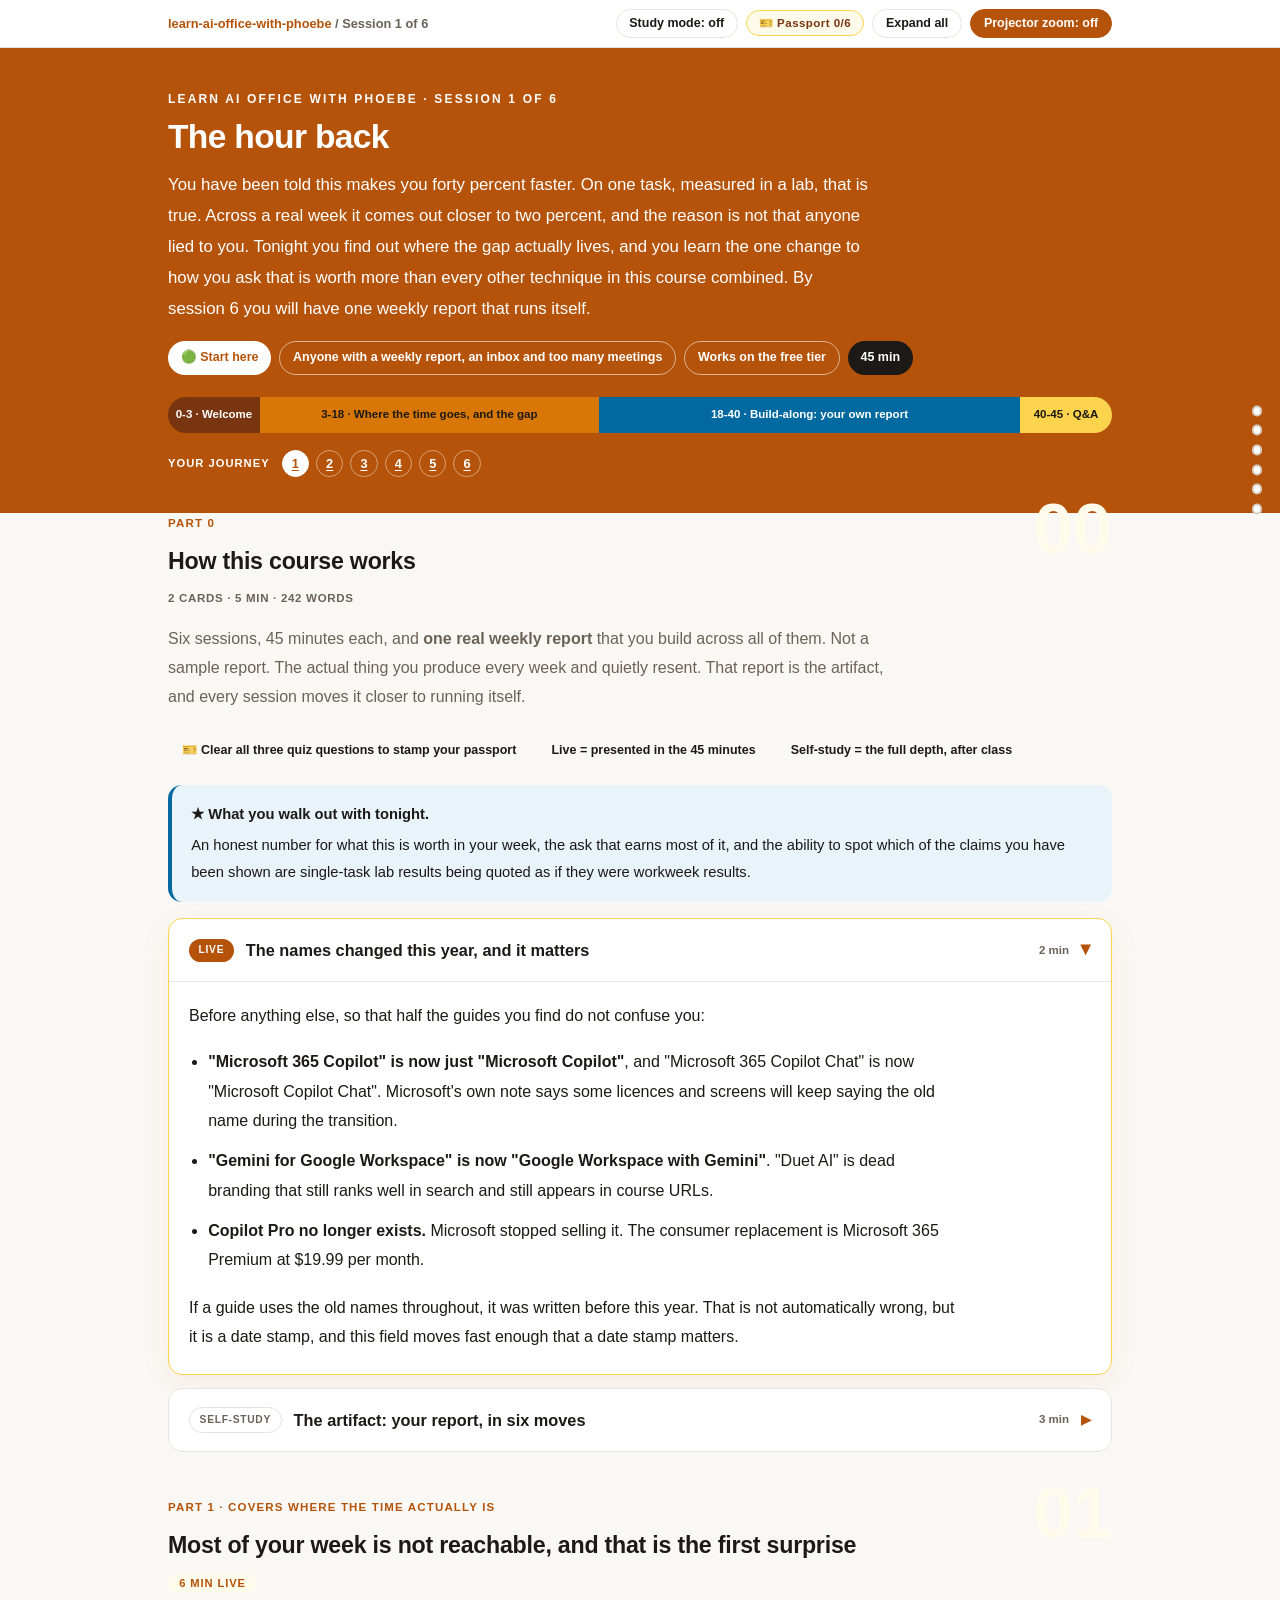
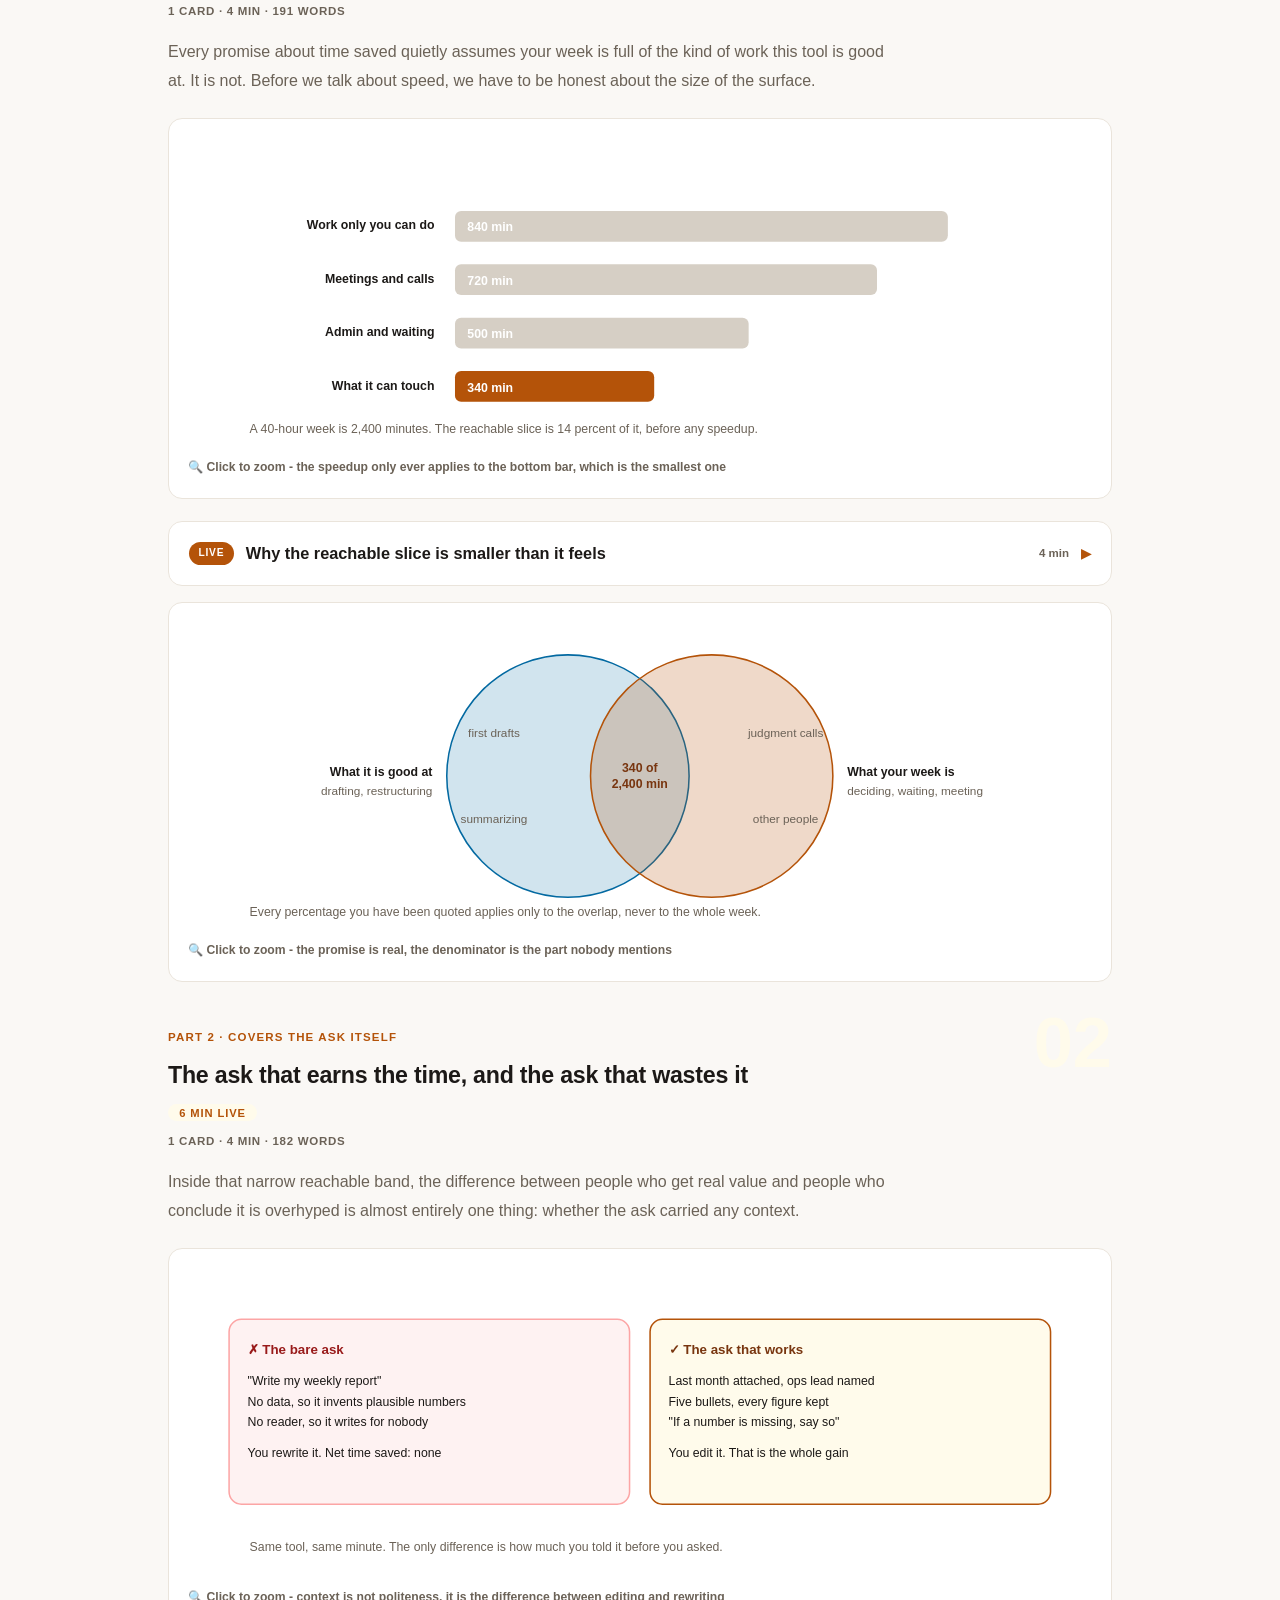
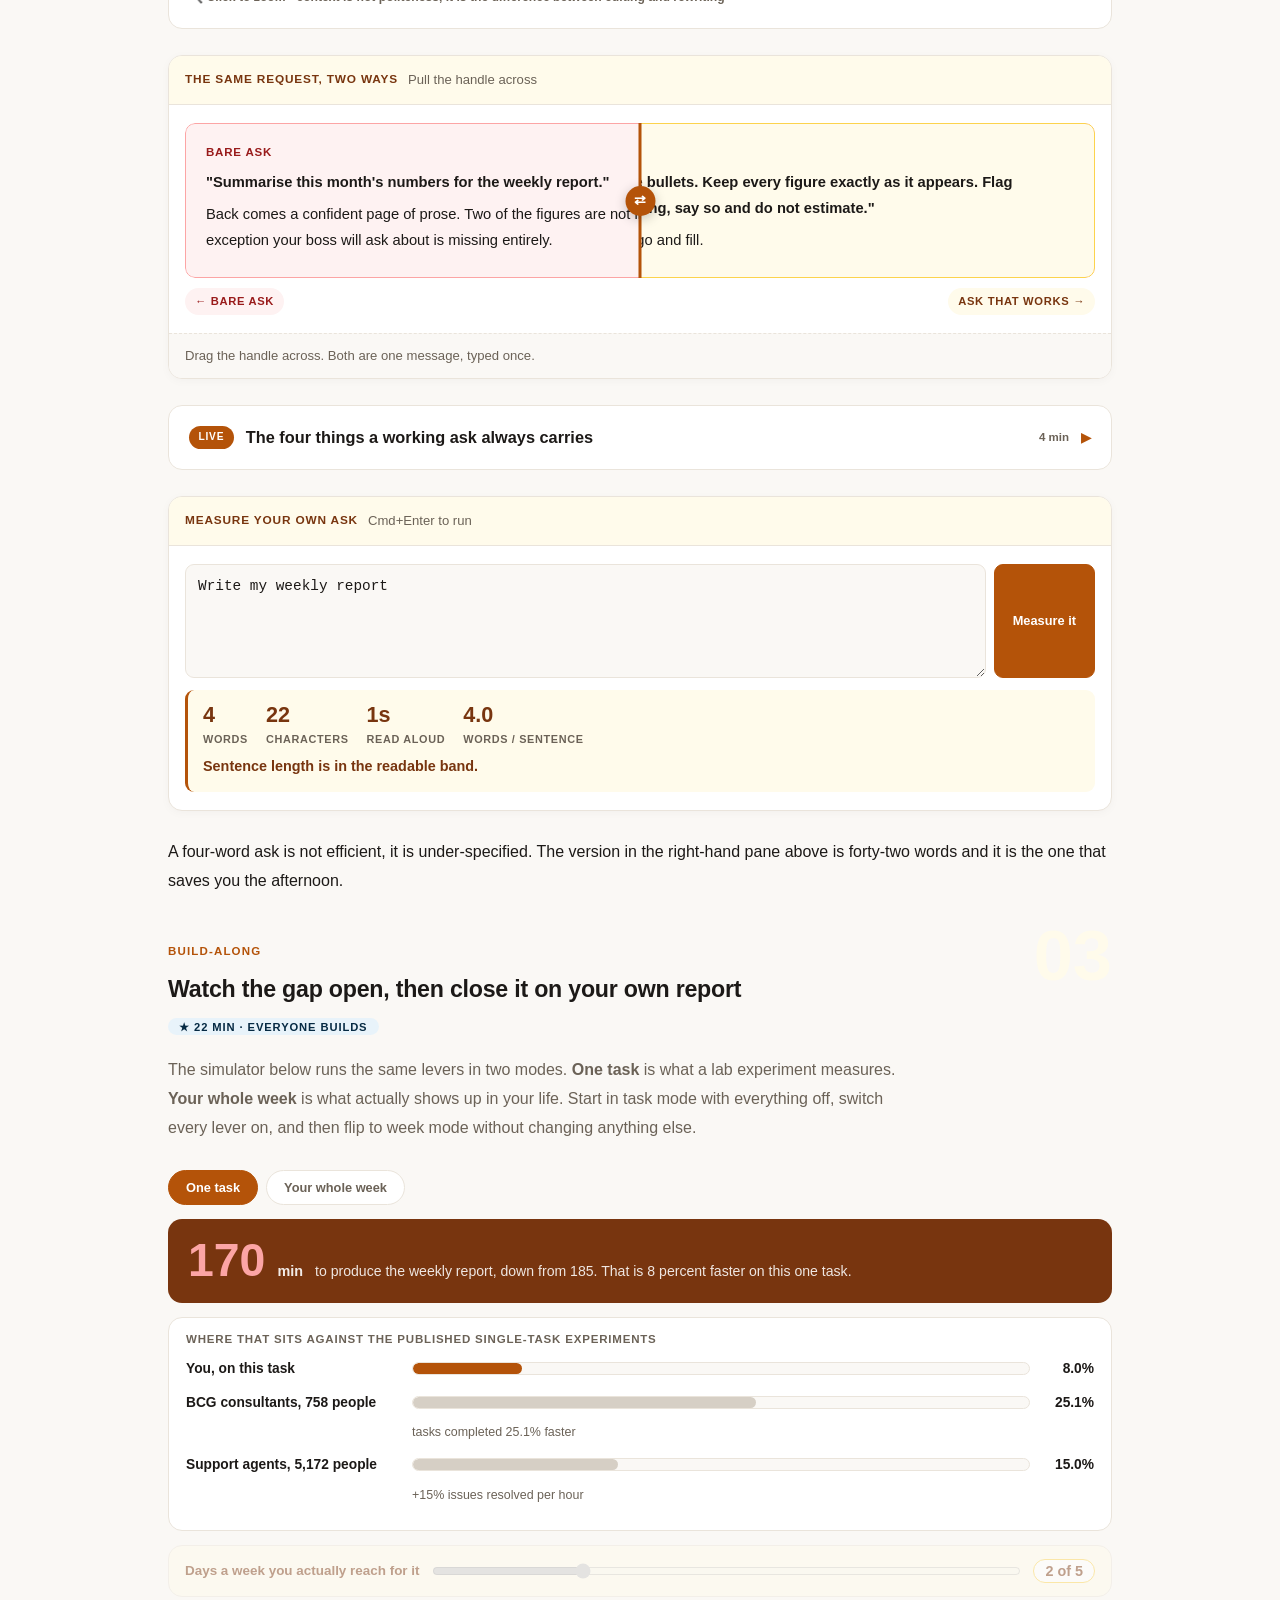
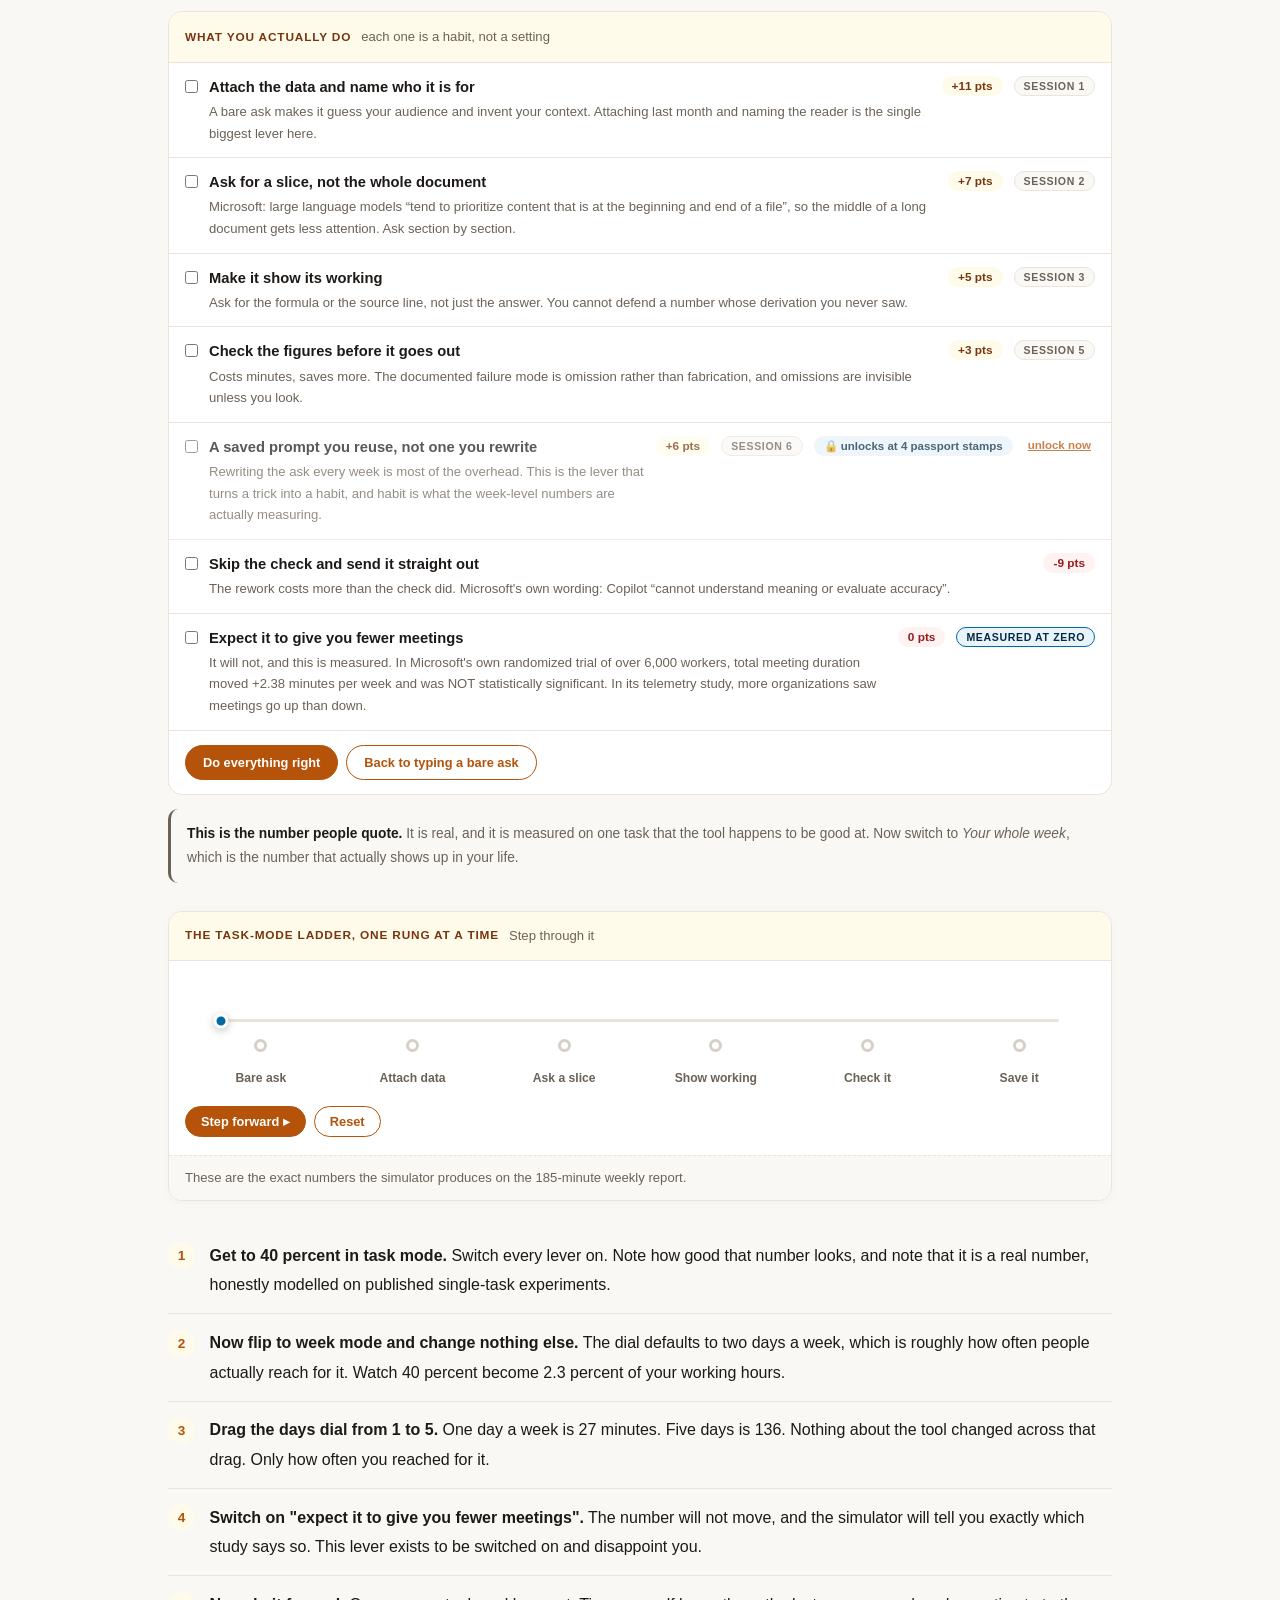
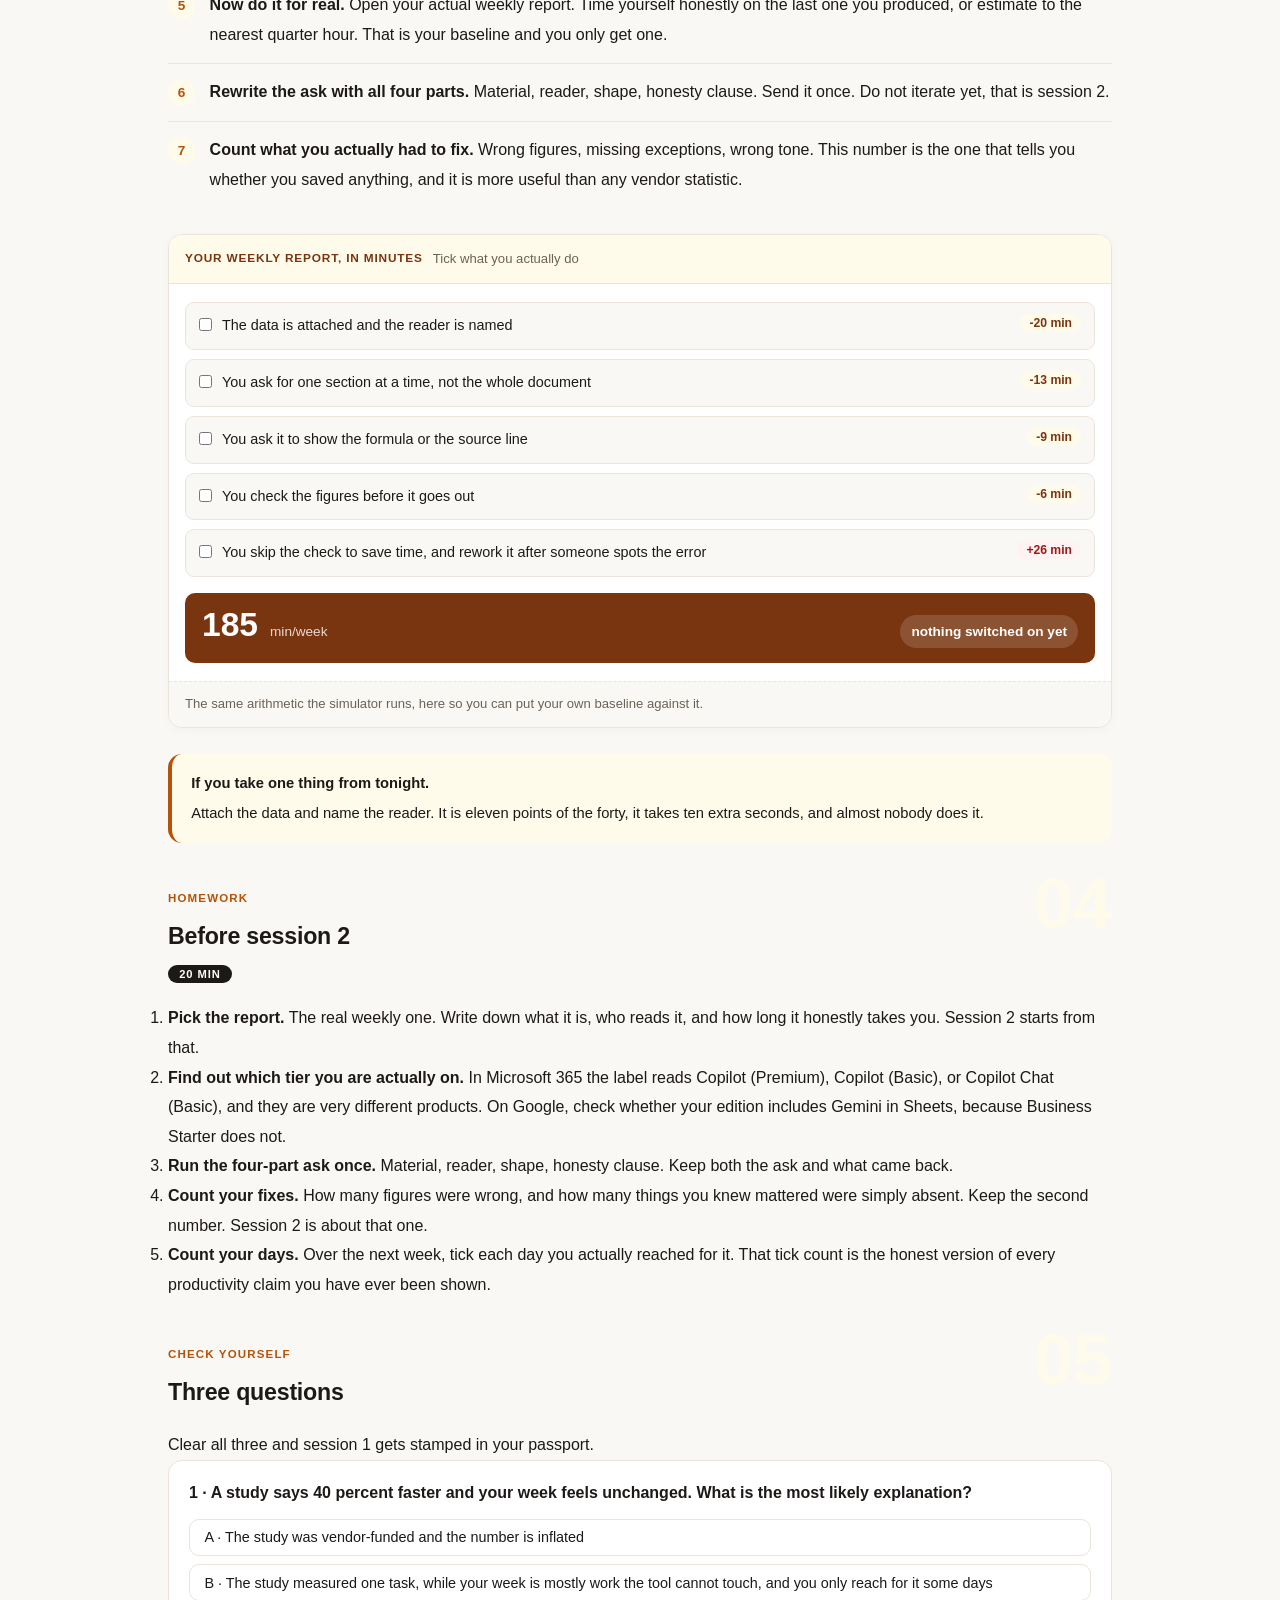
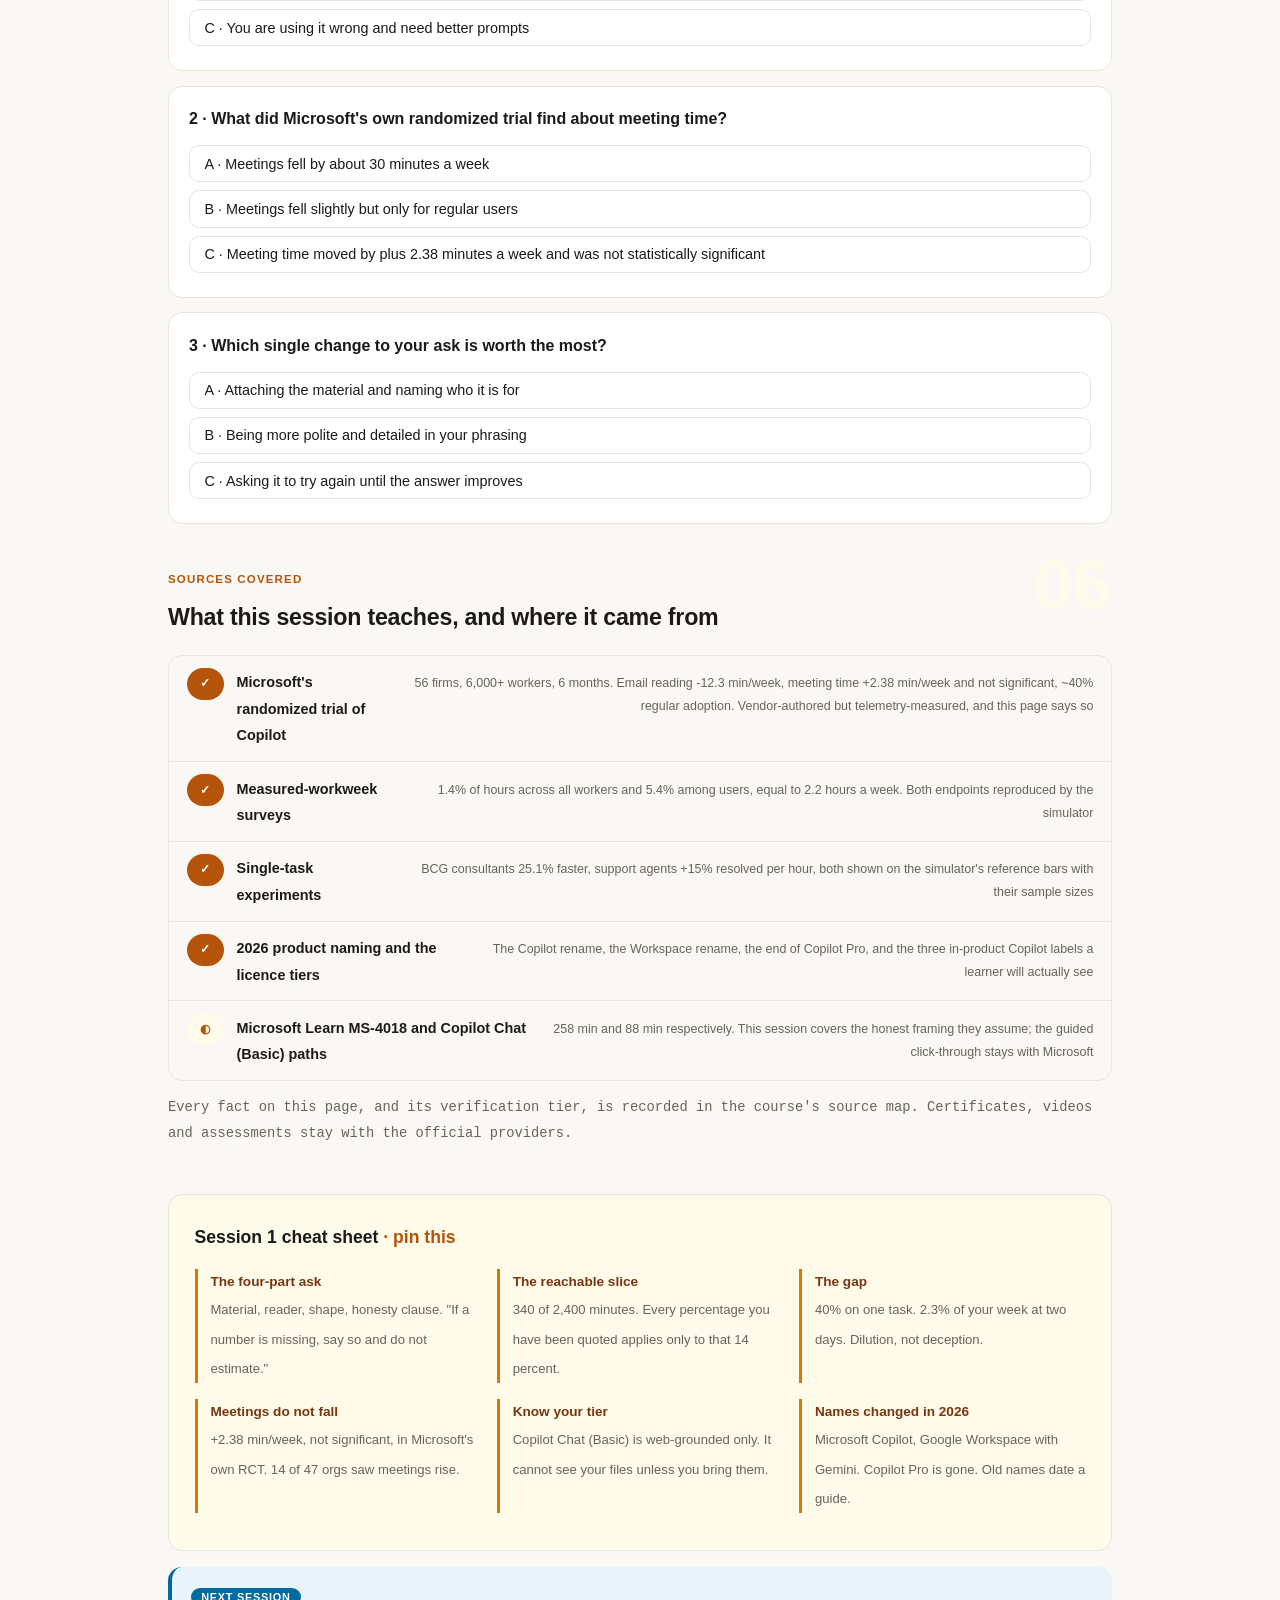
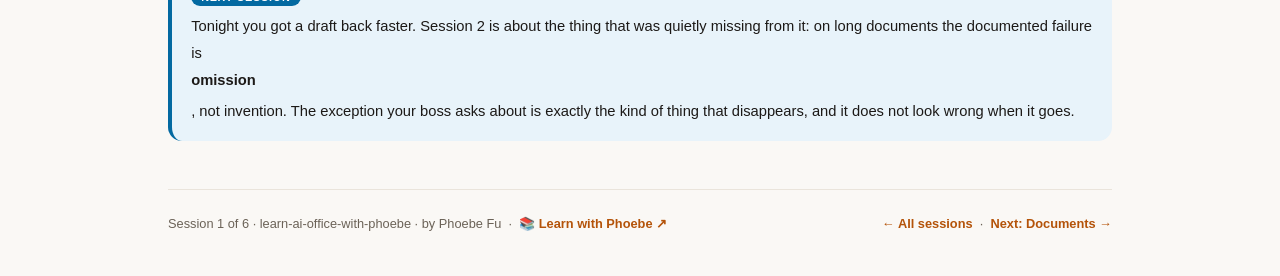
==== commit 481db4a0: "Replace template cross marks with words The quiz wrong-answer label, the wipe widget headings and th" ====
--- a/courses/01-the-hour-back.html
+++ b/courses/01-the-hour-back.html
@@ -19,7 +19,7 @@
 <meta name="twitter:image" content="https://phoebefu6.github.io/learn-ai-office-with-phoebe/assets/og-cover.png">
 <!-- social:end -->
 <title>Session 1 · The hour back - learn ai office with phoebe</title>
-<link rel="stylesheet" href="../assets/style.css?v=22">
+<link rel="stylesheet" href="../assets/style.css?v=25">
 </head>
 <body>
 
@@ -377,7 +377,7 @@
 
 </main>
 
-<script src="../assets/app.js?v=22"></script>
+<script src="../assets/app.js?v=23"></script>
 <script src="../assets/office-live.js?v=1"></script>
 </body>
 </html>
--- a/assets/style.css
+++ b/assets/style.css
@@ -575,7 +575,7 @@
 .quiz-q .qopt.correct { background: var(--indigo); border-color: var(--indigo); color: #fff; font-weight: 600; }
 .quiz-q .qopt.correct::after { content: "  ✓"; }
 .quiz-q .qopt.wrong { background: #FEF2F2; border-color: #FCA5A5; color: #991B1B; animation: qshake .3s ease; }
-.quiz-q .qopt.wrong::after { content: "  ✗ try again"; font-size: .78rem; }
+.quiz-q .qopt.wrong::after { content: "  not this one, try again"; font-size: .78rem; }
 .quiz-q .qopt:disabled { cursor: default; }
 .quiz-q .qwhy {
   display: none;
@@ -1372,3 +1372,14 @@
 .prompt-box b, .prompt-box strong { color: var(--indigo-deep, var(--ink)); }
 .prompt-box span, .prompt-box em, .prompt-box i { color: inherit; }
 .pp-stamp i { color: var(--ink); }
+
+/* Prompt-box label sits inside the box (2026-10-12). Hanging it 0.7rem above the edge let any
+   overflow:auto parent cut it in half; in normal flow nothing can clip it. The right margin
+   keeps it clear of the Copy button; long labels wrap instead of running under it. */
+.prompt-box > .label{ position: static; display: table; margin: 0 5.2rem .55rem 0; white-space: normal; line-height: 1.45; }
+
+/* Wipe panes share one grid cell (2026-10-12): the taller pane sets the height. Pane B was
+   absolutely positioned over pane A, so a longer B was cut off at the bottom on phones. */
+.wipe-panes { display: grid; }
+.wipe-panes > .wipe-a, .wipe-panes > .wipe-b { grid-area: 1 / 1; }
+.wipe-panes > .wipe-b { position: relative; inset: auto; }
